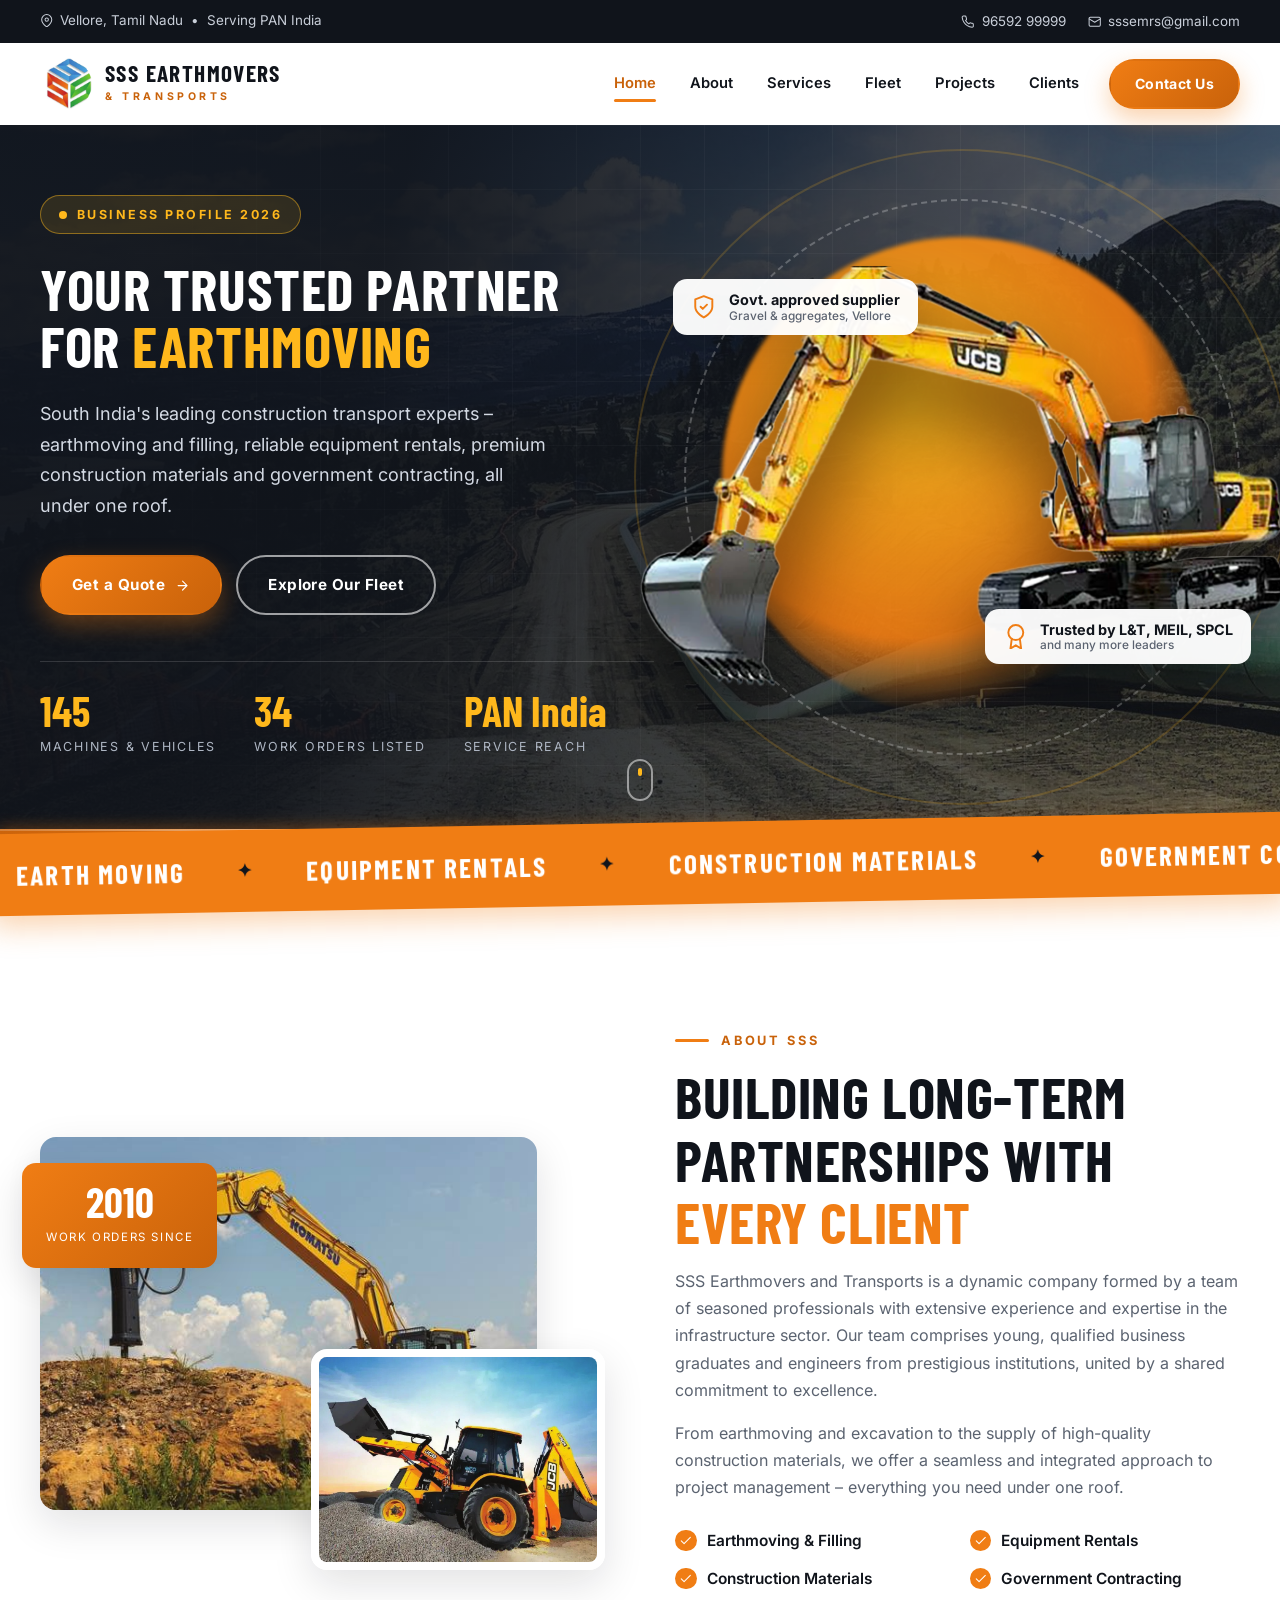
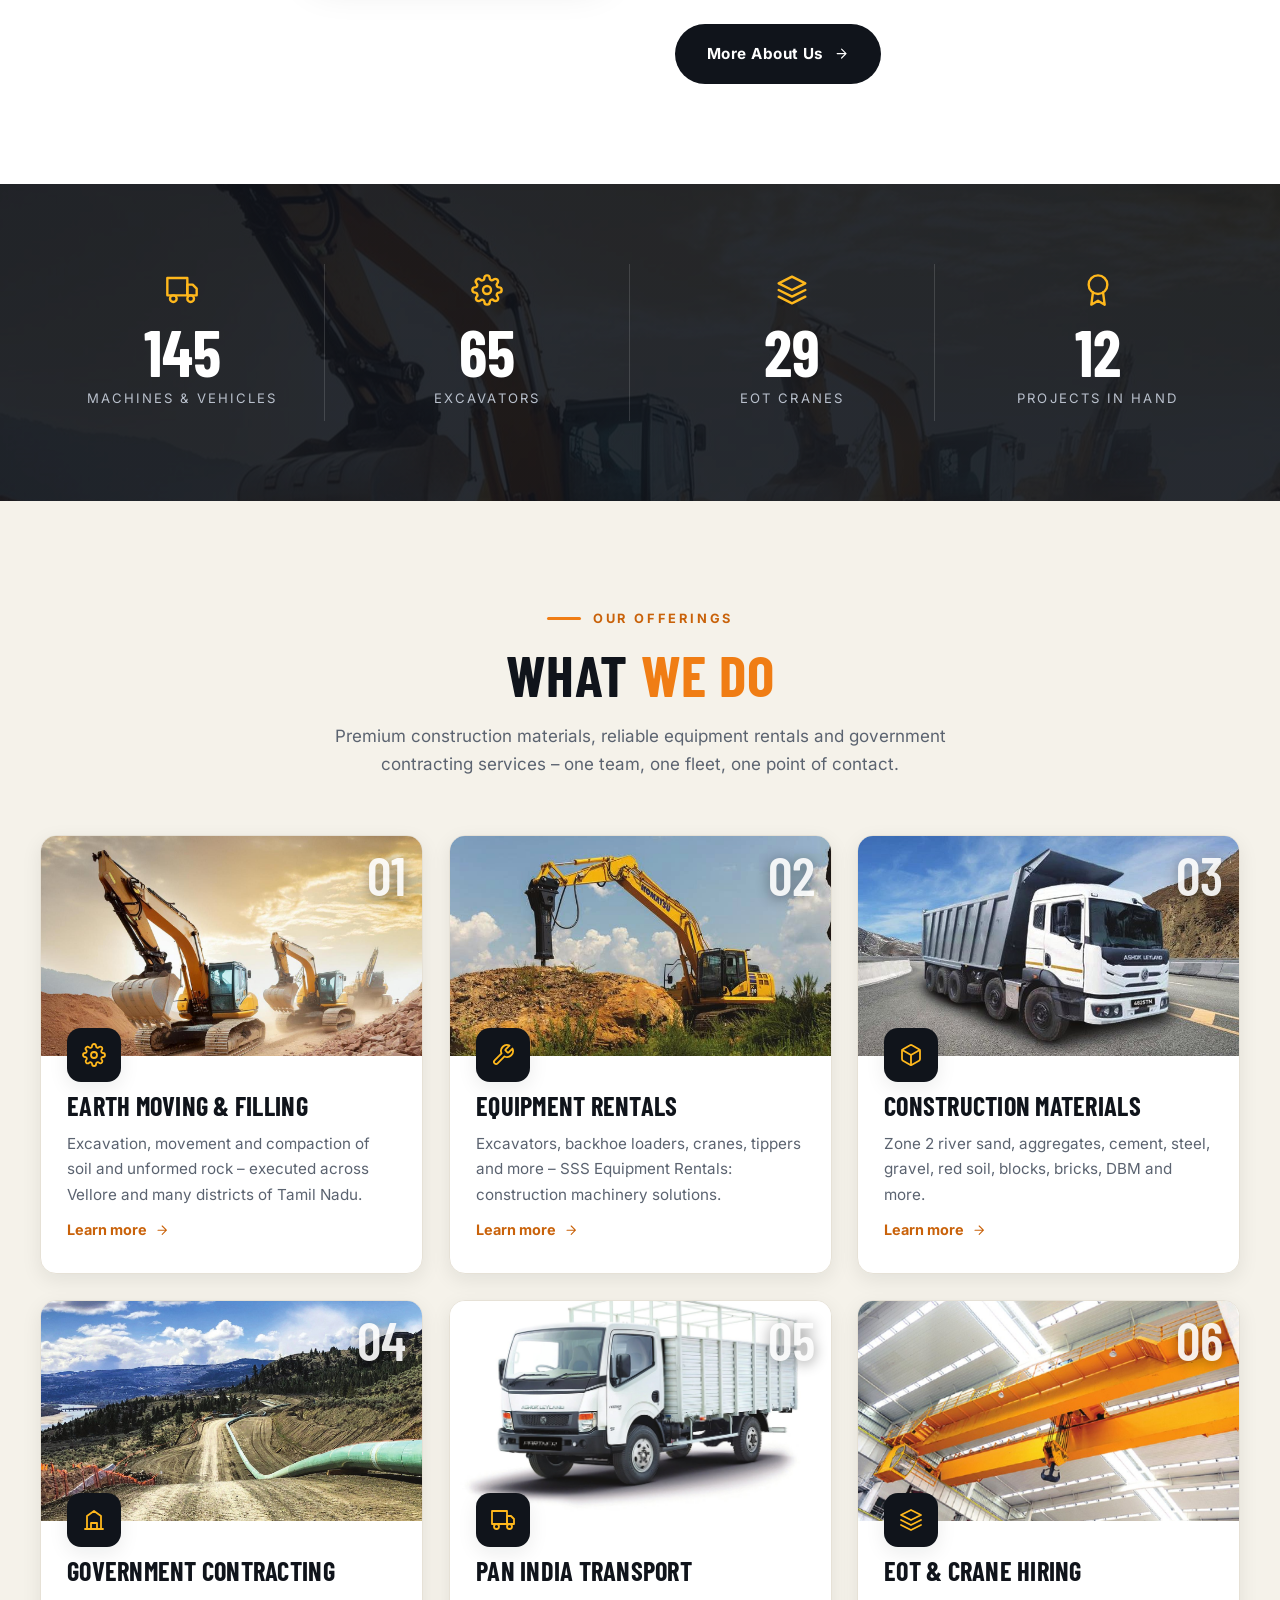
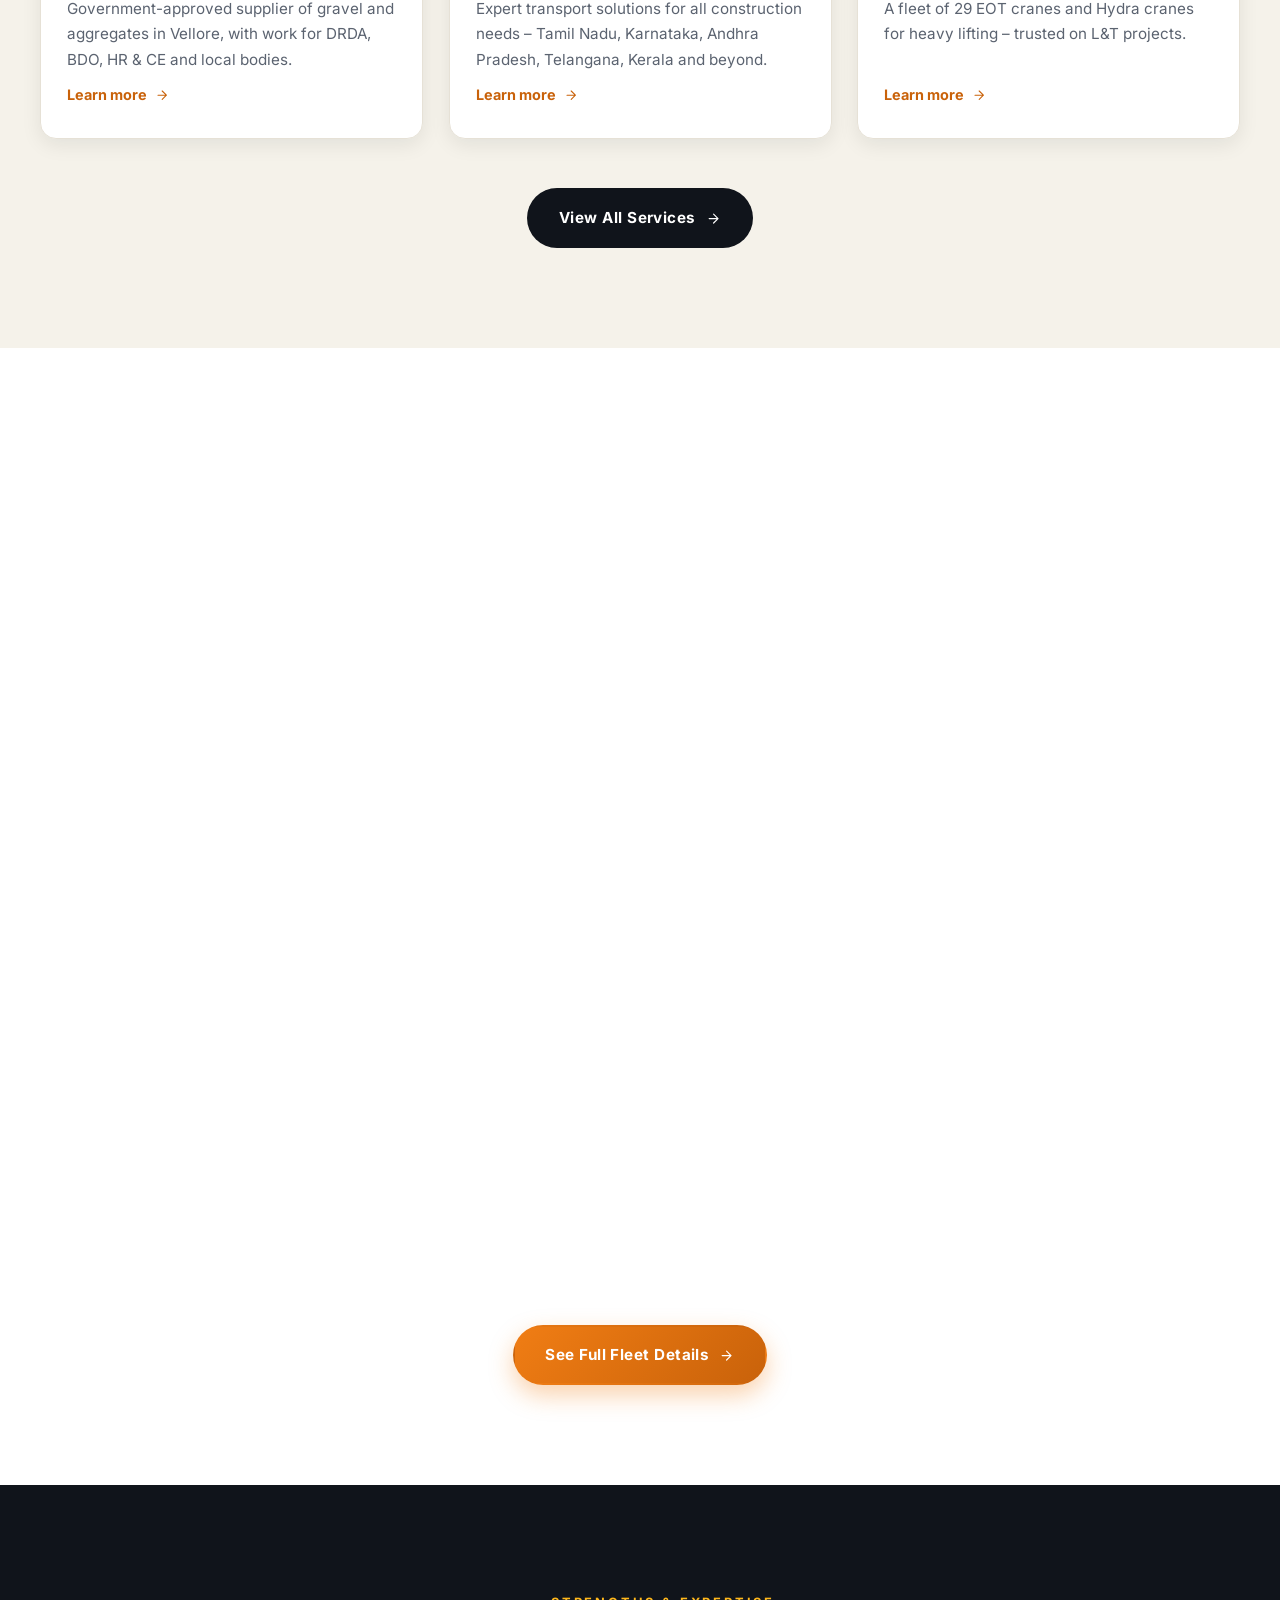
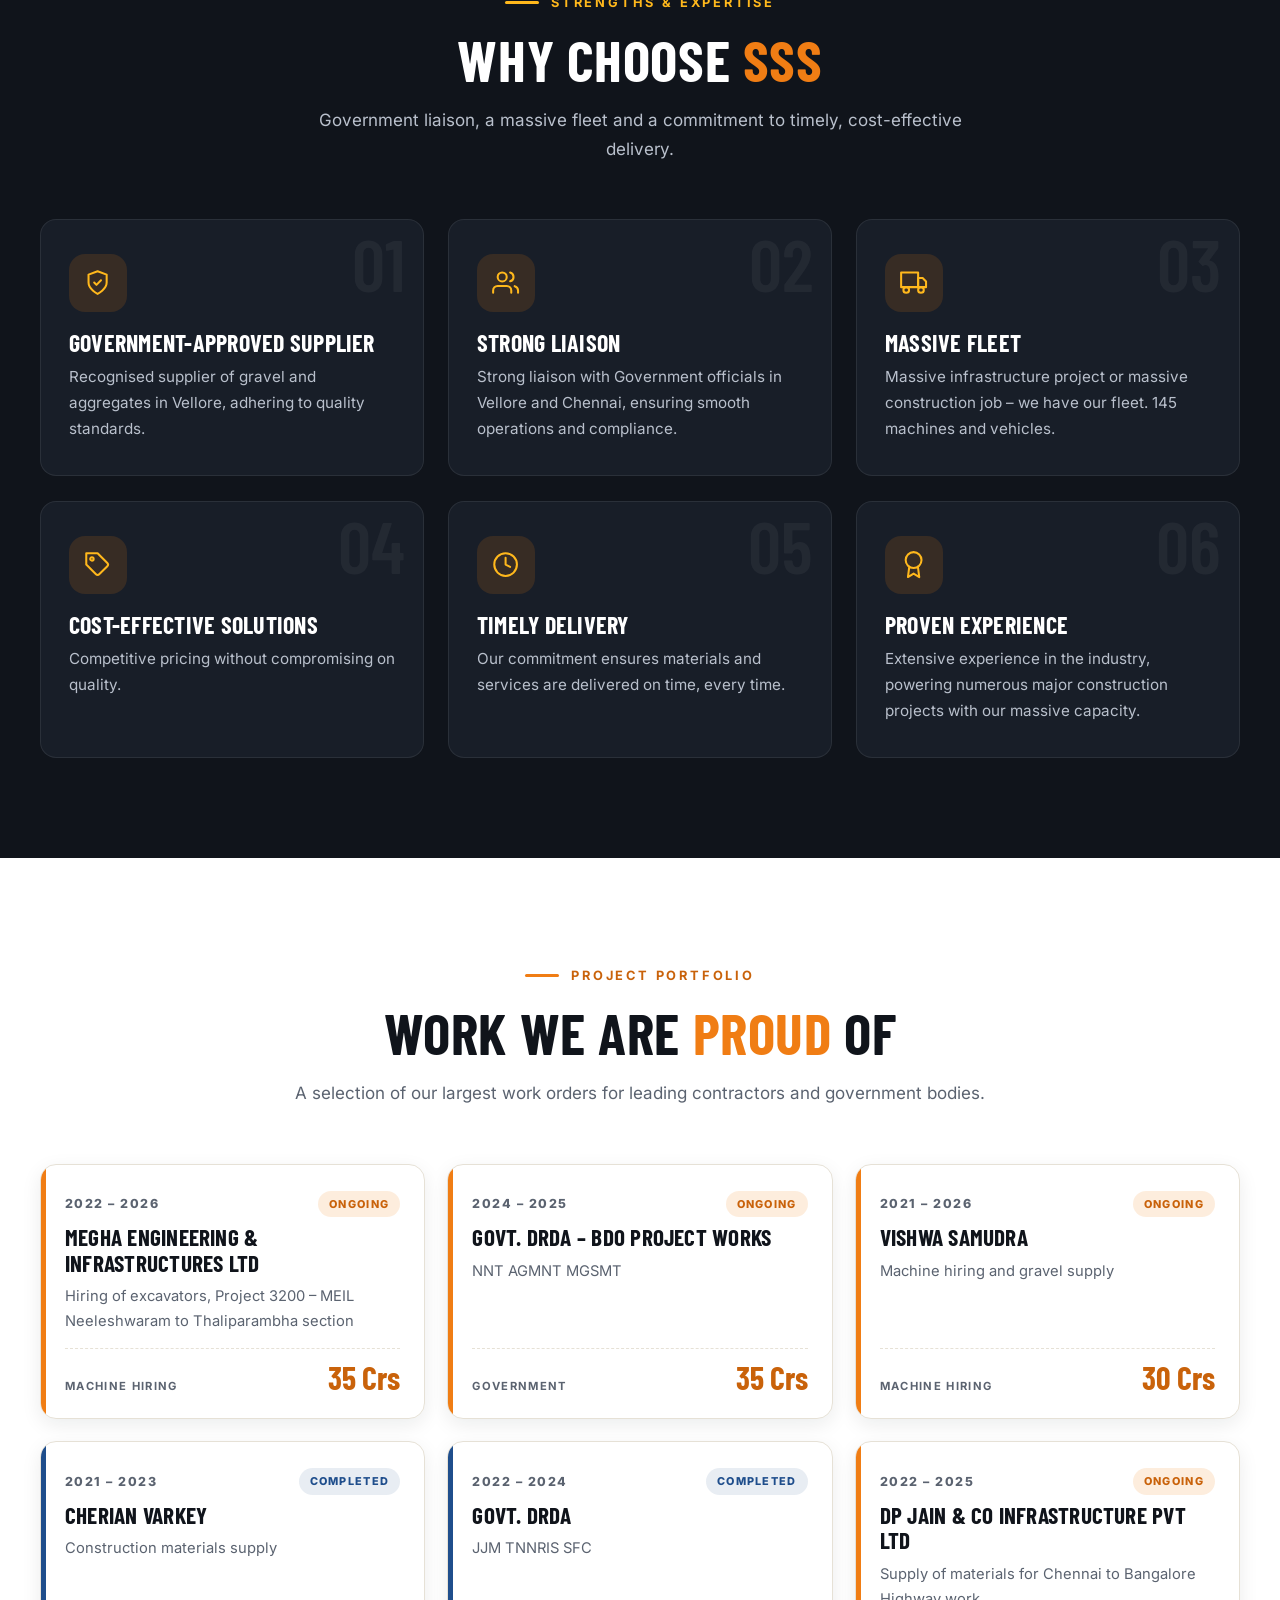
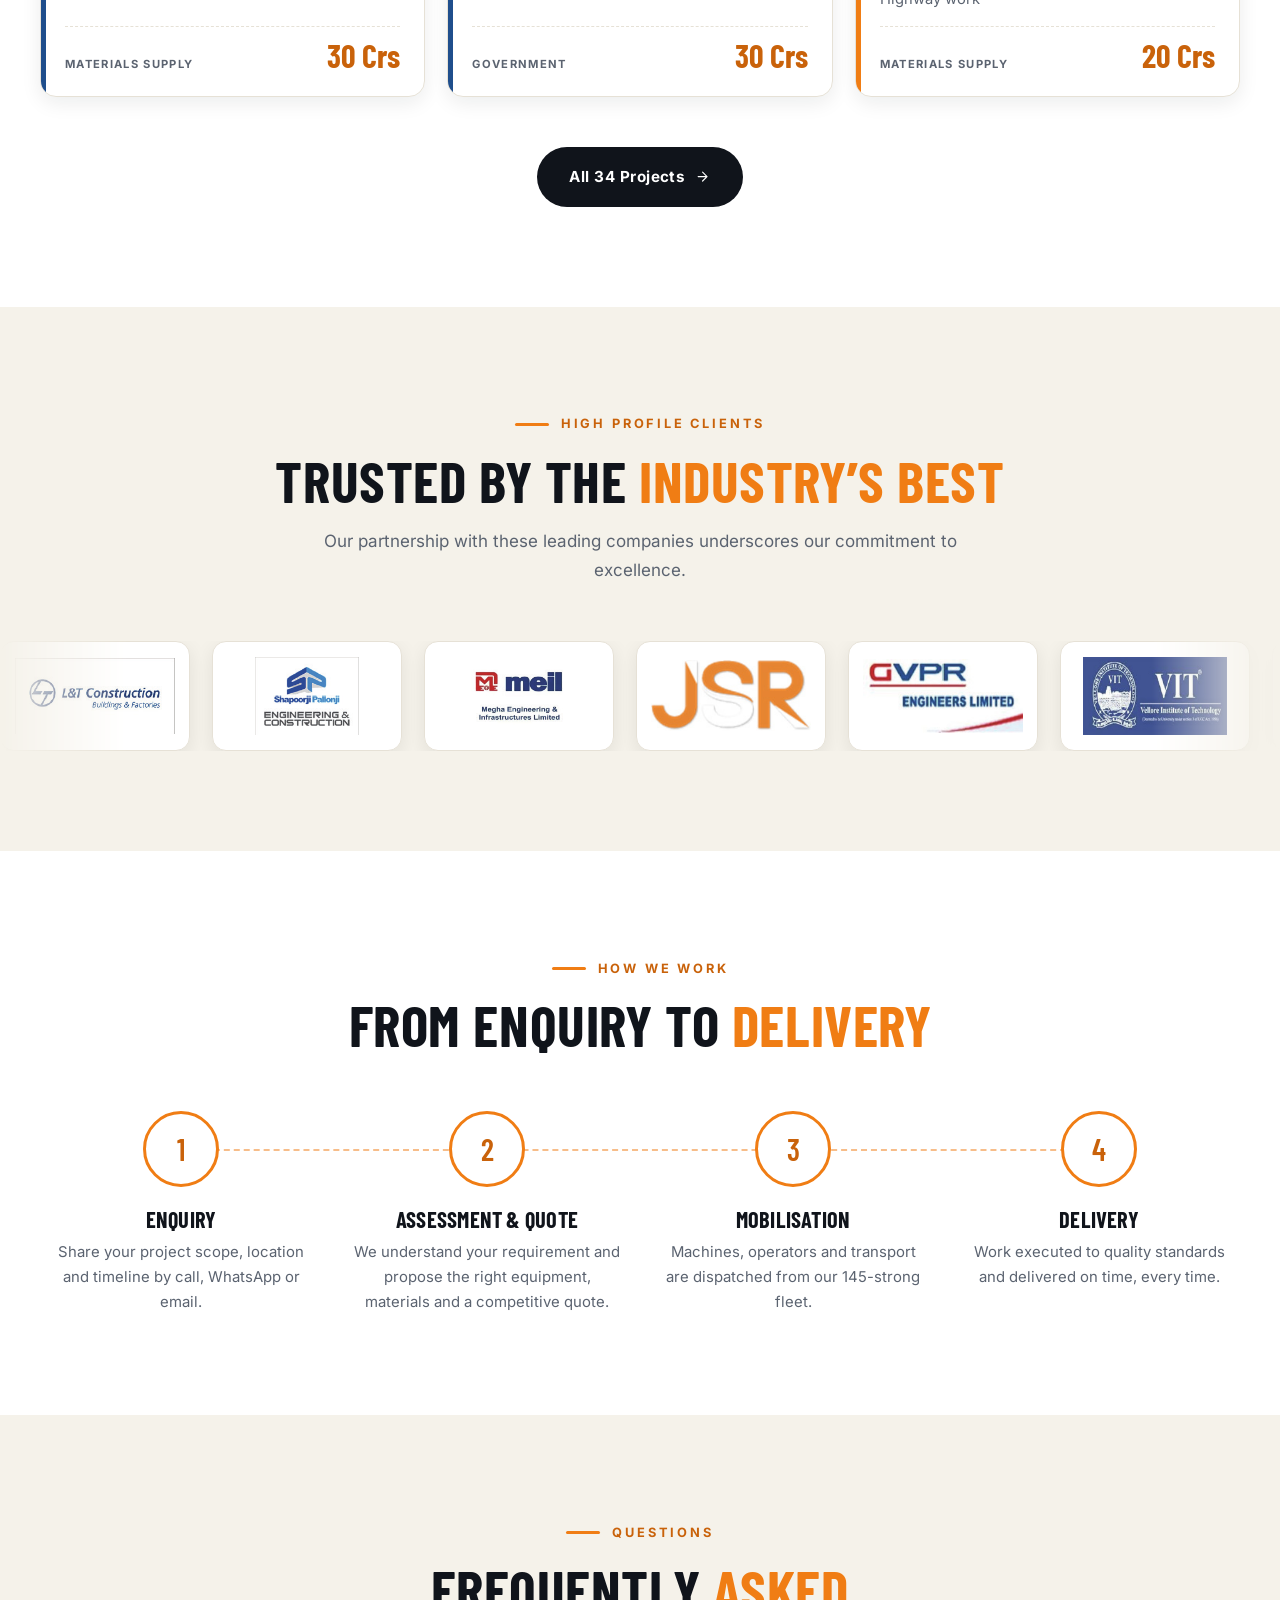
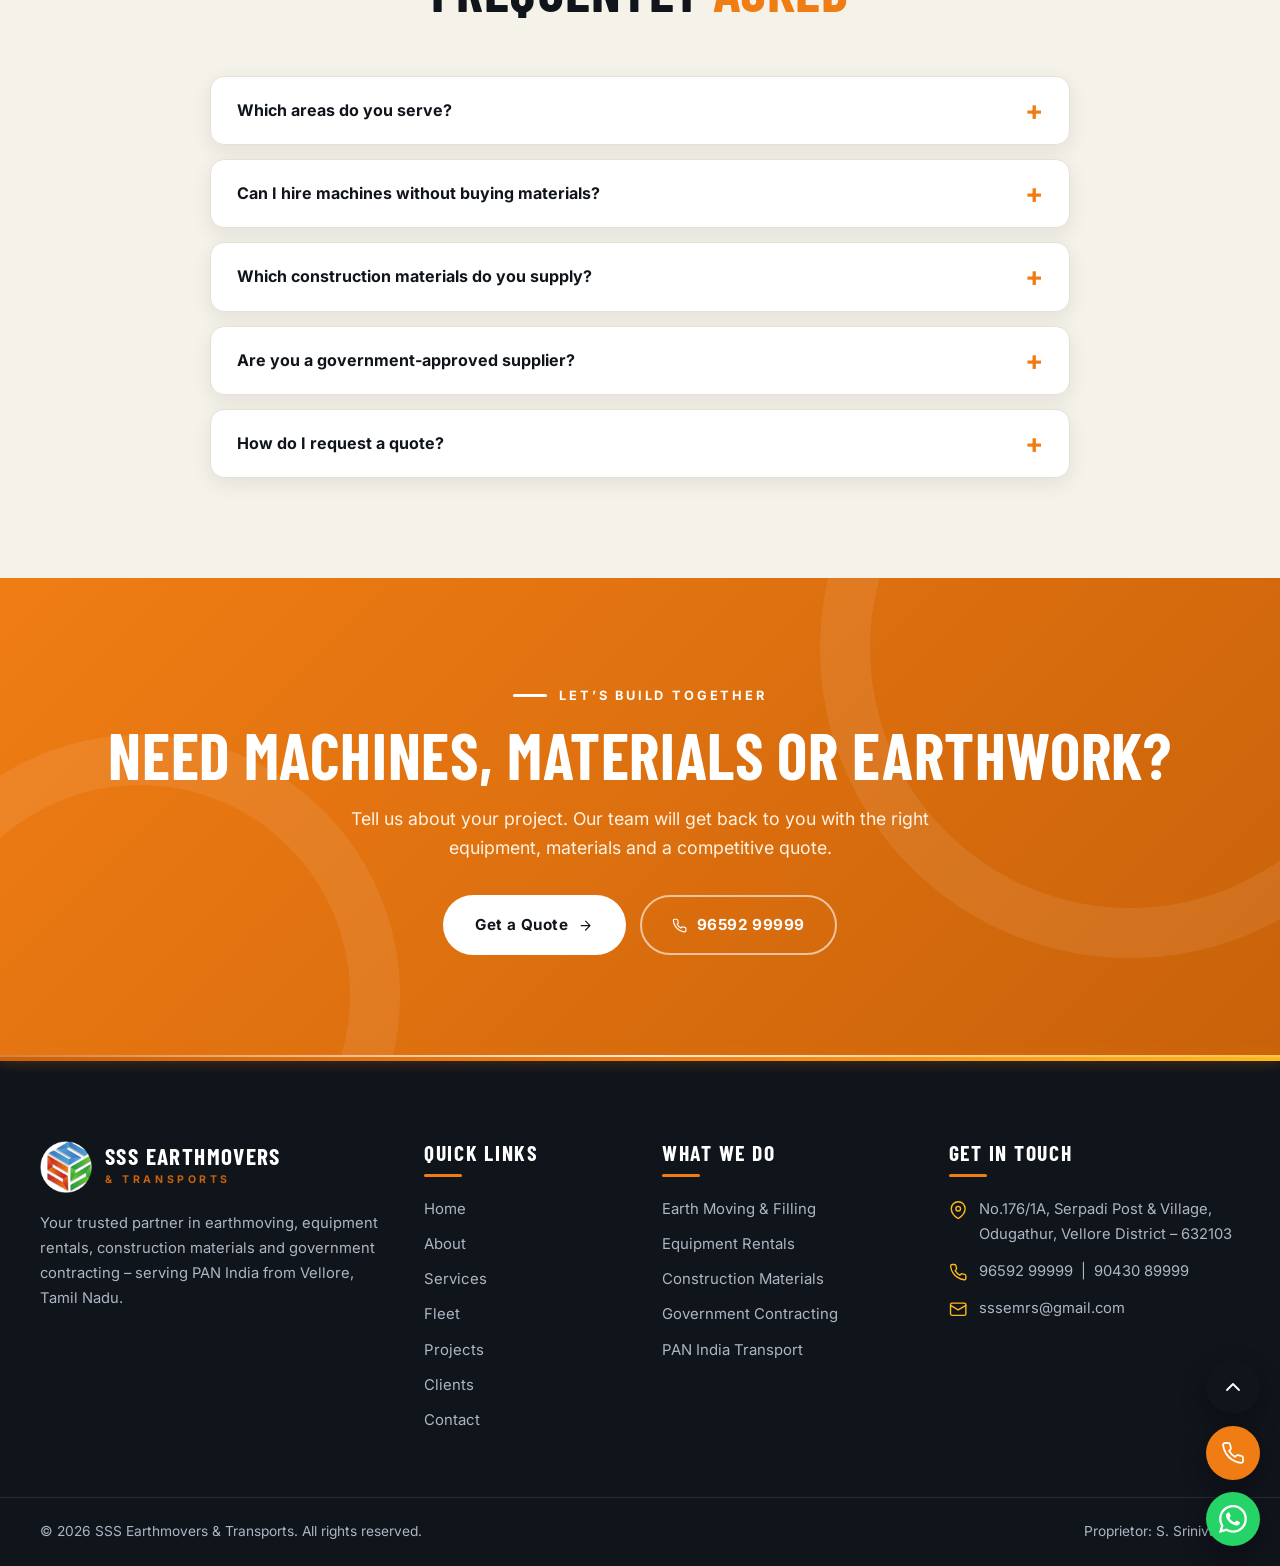
==== index.html @ 986cb8bc "Initial commit: SSS Earthmovers & Transports website" ====
<!DOCTYPE html>
<html lang="en">
<head>
<meta charset="utf-8">
<meta name="viewport" content="width=device-width, initial-scale=1">
<title>SSS Earthmovers & Transports | Earthmoving, Equipment Rental & Construction Materials – Vellore</title>
<meta name="description" content="SSS Earthmovers & Transports – earthmoving and filling, heavy equipment rentals, construction materials supply and government contracting. Vellore, Tamil Nadu. Serving PAN India.">
<meta name="theme-color" content="#10141B">
<link rel="icon" href="images/favicon.png">
<link rel="preload" href="fonts/barlow-condensed-latin-700-normal.woff2" as="font" type="font/woff2" crossorigin><link rel="preload" href="fonts/inter-latin-400-normal.woff2" as="font" type="font/woff2" crossorigin>
<link rel="stylesheet" href="style.css">
<script>document.documentElement.classList.add('js');try{if(!sessionStorage.getItem('sss_seen'))document.documentElement.classList.add('pl')}catch(e){}</script>
</head>
<body>
<div class="preloader" aria-hidden="true"><div class="pl-box"><img src="images/logo.png" alt=""><b>SSS EARTHMOVERS</b><div class="pl-bar"><i></i></div></div></div>
<div class="progress"></div>
<div class="topbar"><div class="container">
  <div class="grp"><span><a href="contact.html"><svg class="ic" viewBox="0 0 24 24" fill="none" stroke="currentColor" stroke-width="1.8" stroke-linecap="round" stroke-linejoin="round" aria-hidden="true"><path d="M21 10c0 7-9 13-9 13S3 17 3 10a9 9 0 0 1 18 0z"/><circle cx="12" cy="10" r="3"/></svg> Vellore, Tamil Nadu &nbsp;•&nbsp; Serving PAN India</a></span></div>
  <div class="grp"><a href="tel:+919659299999"><svg class="ic" viewBox="0 0 24 24" fill="none" stroke="currentColor" stroke-width="1.8" stroke-linecap="round" stroke-linejoin="round" aria-hidden="true"><path d="M22 16.92v3a2 2 0 0 1-2.18 2 19.79 19.79 0 0 1-8.63-3.07 19.5 19.5 0 0 1-6-6 19.79 19.79 0 0 1-3.07-8.67A2 2 0 0 1 4.11 2h3a2 2 0 0 1 2 1.72c.13.96.36 1.9.7 2.81a2 2 0 0 1-.45 2.11L8.09 9.91a16 16 0 0 0 6 6l1.27-1.27a2 2 0 0 1 2.11-.45c.91.34 1.85.57 2.81.7A2 2 0 0 1 22 16.92z"/></svg> 96592 99999</a><a href="mailto:sssemrs@gmail.com"><svg class="ic" viewBox="0 0 24 24" fill="none" stroke="currentColor" stroke-width="1.8" stroke-linecap="round" stroke-linejoin="round" aria-hidden="true"><rect x="2" y="4" width="20" height="16" rx="2"/><path d="m22 7-10 6L2 7"/></svg> sssemrs@gmail.com</a></div>
</div></div>
<header class="nav"><div class="container">
  <a class="brand" href="index.html"><img src="images/logo.png" alt="SSS logo"><span><b>SSS Earthmovers</b><small>&amp; TRANSPORTS</small></span></a>
  <input type="checkbox" id="nav-toggle" aria-label="Toggle menu"><label class="burger" for="nav-toggle"><span></span><span></span><span></span></label>
  <nav class="menu"><a href="index.html" class=active>Home</a><a href="about.html">About</a><a href="services.html">Services</a><a href="fleet.html">Fleet</a><a href="projects.html">Projects</a><a href="clients.html">Clients</a><a href="contact.html" class="btn btn-primary">Contact Us</a></nav>
</div></header>

<section class="hero">
  <div class="container">
    <div class="hero-copy">
      <span class="hero-tag"><i></i> Business Profile 2026</span>
      <h1><span class="line"><span>Your trusted partner</span></span><span class="line"><span>for <span class="rot"><span class="rot-in"><span>Earthmoving</span><span>Equipment Hire</span><span>Materials Supply</span><span>Transport</span><span>Earthmoving</span></span></span></span></span></h1>
      <p class="sub">South India's leading construction transport experts – earthmoving and filling, reliable equipment rentals, premium construction materials and government contracting, all under one roof.</p>
      <div class="cta"><a class="btn btn-primary" href="contact.html">Get a Quote <svg class="ic" viewBox="0 0 24 24" fill="none" stroke="currentColor" stroke-width="1.8" stroke-linecap="round" stroke-linejoin="round" aria-hidden="true"><path d="M5 12h14M12 5l7 7-7 7"/></svg></a><a class="btn btn-ghost" href="fleet.html">Explore Our Fleet</a></div>
      <div class="hero-stats">
        <div><b data-count="145">0</b><span>Machines &amp; vehicles</span></div>
        <div><b data-count="34">0</b><span>Work orders listed</span></div>
        <div><b>PAN India</b><span>Service reach</span></div>
      </div>
    </div>
    <div class="hero-art">
      <div class="ring r2"></div><div class="ring r1"></div><div class="glow"></div>
      <img class="jcb" src="images/jcb-cutout.webp" alt="JCB excavator">
      <div class="fbadge fb1"><svg class="ic" viewBox="0 0 24 24" fill="none" stroke="currentColor" stroke-width="1.8" stroke-linecap="round" stroke-linejoin="round" aria-hidden="true"><path d="M12 22s8-4 8-10V5l-8-3-8 3v7c0 6 8 10 8 10z"/><path d="m9 12 2 2 4-4"/></svg><span>Govt. approved supplier<small>Gravel &amp; aggregates, Vellore</small></span></div>
      <div class="fbadge fb2"><svg class="ic" viewBox="0 0 24 24" fill="none" stroke="currentColor" stroke-width="1.8" stroke-linecap="round" stroke-linejoin="round" aria-hidden="true"><circle cx="12" cy="8" r="7"/><path d="M8.21 13.89 7 23l5-3 5 3-1.21-9.12"/></svg><span>Trusted by L&amp;T, MEIL, SPCL<small>and many more leaders</small></span></div>
    </div>
  </div>
  <div class="scroll-ind"></div>
  <div class="brand-divider"></div>
</section>

<div class="ticker" aria-hidden="true"><div class="ticker-track">
  <span>Earth Moving</span><span>Equipment Rentals</span><span>Construction Materials</span><span>Government Contracting</span><span>PAN India Transport</span><span>Earth Moving</span><span>Equipment Rentals</span><span>Construction Materials</span><span>Government Contracting</span><span>PAN India Transport</span><span>Earth Moving</span><span>Equipment Rentals</span><span>Construction Materials</span><span>Government Contracting</span><span>PAN India Transport</span><span>Earth Moving</span><span>Equipment Rentals</span><span>Construction Materials</span><span>Government Contracting</span><span>PAN India Transport</span>
</div></div>

<section class="section" style="padding-top:130px">
  <div class="container split">
    <div class="collage rv rv-l">
      <img class="big" src="images/breaker.jpg" alt="Excavator with rock breaker" loading="lazy">
      <img class="small" src="images/backhoe.jpg" alt="JCB backhoe loader" loading="lazy">
      <div class="stamp"><b data-count="2010">0</b><span>Work orders since</span></div>
    </div>
    <div class="copy rv rv-r">
      <span class="eyebrow">About SSS</span>
      <h2 class="title">Building long-term partnerships with <em>every client</em></h2>
      <p>SSS Earthmovers and Transports is a dynamic company formed by a team of seasoned professionals with extensive experience and expertise in the infrastructure sector. Our team comprises young, qualified business graduates and engineers from prestigious institutions, united by a shared commitment to excellence.</p>
      <p>From earthmoving and excavation to the supply of high-quality construction materials, we offer a seamless and integrated approach to project management – everything you need under one roof.</p>
      <ul class="checks">
        <li><svg class="ic" viewBox="0 0 24 24" fill="none" stroke="currentColor" stroke-width="1.8" stroke-linecap="round" stroke-linejoin="round" aria-hidden="true"><path d="M20 6 9 17l-5-5"/></svg> Earthmoving &amp; Filling</li><li><svg class="ic" viewBox="0 0 24 24" fill="none" stroke="currentColor" stroke-width="1.8" stroke-linecap="round" stroke-linejoin="round" aria-hidden="true"><path d="M20 6 9 17l-5-5"/></svg> Equipment Rentals</li>
        <li><svg class="ic" viewBox="0 0 24 24" fill="none" stroke="currentColor" stroke-width="1.8" stroke-linecap="round" stroke-linejoin="round" aria-hidden="true"><path d="M20 6 9 17l-5-5"/></svg> Construction Materials</li><li><svg class="ic" viewBox="0 0 24 24" fill="none" stroke="currentColor" stroke-width="1.8" stroke-linecap="round" stroke-linejoin="round" aria-hidden="true"><path d="M20 6 9 17l-5-5"/></svg> Government Contracting</li>
      </ul>
      <a class="btn btn-dark" href="about.html">More About Us <svg class="ic" viewBox="0 0 24 24" fill="none" stroke="currentColor" stroke-width="1.8" stroke-linecap="round" stroke-linejoin="round" aria-hidden="true"><path d="M5 12h14M12 5l7 7-7 7"/></svg></a>
    </div>
  </div>
</section>

<section class="stats-band"><div class="container stats-grid stagger">
  <div class="stat rv"><svg class="ic" viewBox="0 0 24 24" fill="none" stroke="currentColor" stroke-width="1.8" stroke-linecap="round" stroke-linejoin="round" aria-hidden="true"><rect x="1" y="3" width="15" height="13"/><path d="M16 8h4l3 3v5h-7V8z"/><circle cx="5.5" cy="18.5" r="2.5"/><circle cx="18.5" cy="18.5" r="2.5"/></svg><b data-count="145">0</b><span>Machines &amp; Vehicles</span></div>
  <div class="stat rv"><svg class="ic" viewBox="0 0 24 24" fill="none" stroke="currentColor" stroke-width="1.8" stroke-linecap="round" stroke-linejoin="round" aria-hidden="true"><circle cx="12" cy="12" r="3"/><path d="M19.4 15a1.65 1.65 0 0 0 .33 1.82l.06.06a2 2 0 1 1-2.83 2.83l-.06-.06a1.65 1.65 0 0 0-1.82-.33 1.65 1.65 0 0 0-1 1.51V21a2 2 0 1 1-4 0v-.09A1.65 1.65 0 0 0 9 19.4a1.65 1.65 0 0 0-1.82.33l-.06.06a2 2 0 1 1-2.83-2.83l.06-.06A1.65 1.65 0 0 0 4.68 15a1.65 1.65 0 0 0-1.51-1H3a2 2 0 1 1 0-4h.09A1.65 1.65 0 0 0 4.6 9a1.65 1.65 0 0 0-.33-1.82l-.06-.06a2 2 0 1 1 2.83-2.83l.06.06A1.65 1.65 0 0 0 9 4.68a1.65 1.65 0 0 0 1-1.51V3a2 2 0 1 1 4 0v.09a1.65 1.65 0 0 0 1 1.51 1.65 1.65 0 0 0 1.82-.33l.06-.06a2 2 0 1 1 2.83 2.83l-.06.06A1.65 1.65 0 0 0 19.4 9a1.65 1.65 0 0 0 1.51 1H21a2 2 0 1 1 0 4h-.09a1.65 1.65 0 0 0-1.51 1z"/></svg><b data-count="65">0</b><span>Excavators</span></div>
  <div class="stat rv"><svg class="ic" viewBox="0 0 24 24" fill="none" stroke="currentColor" stroke-width="1.8" stroke-linecap="round" stroke-linejoin="round" aria-hidden="true"><path d="m12 2 10 5-10 5L2 7l10-5z"/><path d="m2 17 10 5 10-5M2 12l10 5 10-5"/></svg><b data-count="29">0</b><span>EOT Cranes</span></div>
  <div class="stat rv"><svg class="ic" viewBox="0 0 24 24" fill="none" stroke="currentColor" stroke-width="1.8" stroke-linecap="round" stroke-linejoin="round" aria-hidden="true"><circle cx="12" cy="8" r="7"/><path d="M8.21 13.89 7 23l5-3 5 3-1.21-9.12"/></svg><b data-count="12">0</b><span>Projects in hand</span></div>
</div></section>

<section class="section soft">
  <div class="container">
    <div class="head center rv"><span class="eyebrow">Our Offerings</span><h2 class="title">What <em>we do</em></h2><p class="lead">Premium construction materials, reliable equipment rentals and government contracting services – one team, one fleet, one point of contact.</p></div>
    <div class="svc-grid stagger"><article class="svc tilt rv"><div class="pic"><img src="images/excavators.jpg" alt="Earth Moving &amp; Filling" loading="lazy"><span class="num">01</span></div><div class="body"><div class="ico"><svg class="ic" viewBox="0 0 24 24" fill="none" stroke="currentColor" stroke-width="1.8" stroke-linecap="round" stroke-linejoin="round" aria-hidden="true"><circle cx="12" cy="12" r="3"/><path d="M19.4 15a1.65 1.65 0 0 0 .33 1.82l.06.06a2 2 0 1 1-2.83 2.83l-.06-.06a1.65 1.65 0 0 0-1.82-.33 1.65 1.65 0 0 0-1 1.51V21a2 2 0 1 1-4 0v-.09A1.65 1.65 0 0 0 9 19.4a1.65 1.65 0 0 0-1.82.33l-.06.06a2 2 0 1 1-2.83-2.83l.06-.06A1.65 1.65 0 0 0 4.68 15a1.65 1.65 0 0 0-1.51-1H3a2 2 0 1 1 0-4h.09A1.65 1.65 0 0 0 4.6 9a1.65 1.65 0 0 0-.33-1.82l-.06-.06a2 2 0 1 1 2.83-2.83l.06.06A1.65 1.65 0 0 0 9 4.68a1.65 1.65 0 0 0 1-1.51V3a2 2 0 1 1 4 0v.09a1.65 1.65 0 0 0 1 1.51 1.65 1.65 0 0 0 1.82-.33l.06-.06a2 2 0 1 1 2.83 2.83l-.06.06A1.65 1.65 0 0 0 19.4 9a1.65 1.65 0 0 0 1.51 1H21a2 2 0 1 1 0 4h-.09a1.65 1.65 0 0 0-1.51 1z"/></svg></div><h3>Earth Moving &amp; Filling</h3><p>Excavation, movement and compaction of soil and unformed rock – executed across Vellore and many districts of Tamil Nadu.</p><a class="more-link" href="services.html">Learn more <svg class="ic" viewBox="0 0 24 24" fill="none" stroke="currentColor" stroke-width="1.8" stroke-linecap="round" stroke-linejoin="round" aria-hidden="true"><path d="M5 12h14M12 5l7 7-7 7"/></svg></a></div></article><article class="svc tilt rv"><div class="pic"><img src="images/breaker.jpg" alt="Equipment Rentals" loading="lazy"><span class="num">02</span></div><div class="body"><div class="ico"><svg class="ic" viewBox="0 0 24 24" fill="none" stroke="currentColor" stroke-width="1.8" stroke-linecap="round" stroke-linejoin="round" aria-hidden="true"><path d="M14.7 6.3a1 1 0 0 0 0 1.4l1.6 1.6a1 1 0 0 0 1.4 0l3.77-3.77a6 6 0 0 1-7.94 7.94l-6.91 6.91a2.12 2.12 0 0 1-3-3l6.91-6.91a6 6 0 0 1 7.94-7.94l-3.76 3.76z"/></svg></div><h3>Equipment Rentals</h3><p>Excavators, backhoe loaders, cranes, tippers and more – SSS Equipment Rentals: construction machinery solutions.</p><a class="more-link" href="services.html">Learn more <svg class="ic" viewBox="0 0 24 24" fill="none" stroke="currentColor" stroke-width="1.8" stroke-linecap="round" stroke-linejoin="round" aria-hidden="true"><path d="M5 12h14M12 5l7 7-7 7"/></svg></a></div></article><article class="svc tilt rv"><div class="pic"><img src="images/tipper.jpg" alt="Construction Materials" loading="lazy"><span class="num">03</span></div><div class="body"><div class="ico"><svg class="ic" viewBox="0 0 24 24" fill="none" stroke="currentColor" stroke-width="1.8" stroke-linecap="round" stroke-linejoin="round" aria-hidden="true"><path d="M21 16V8a2 2 0 0 0-1-1.73l-7-4a2 2 0 0 0-2 0l-7 4A2 2 0 0 0 3 8v8a2 2 0 0 0 1 1.73l7 4a2 2 0 0 0 2 0l7-4A2 2 0 0 0 21 16z"/><path d="m3.27 6.96 8.73 5.05 8.73-5.05M12 22.08V12"/></svg></div><h3>Construction Materials</h3><p>Zone 2 river sand, aggregates, cement, steel, gravel, red soil, blocks, bricks, DBM and more.</p><a class="more-link" href="services.html">Learn more <svg class="ic" viewBox="0 0 24 24" fill="none" stroke="currentColor" stroke-width="1.8" stroke-linecap="round" stroke-linejoin="round" aria-hidden="true"><path d="M5 12h14M12 5l7 7-7 7"/></svg></a></div></article><article class="svc tilt rv"><div class="pic"><img src="images/road.jpg" alt="Government Contracting" loading="lazy"><span class="num">04</span></div><div class="body"><div class="ico"><svg class="ic" viewBox="0 0 24 24" fill="none" stroke="currentColor" stroke-width="1.8" stroke-linecap="round" stroke-linejoin="round" aria-hidden="true"><path d="M3 21h18M5 21V8l7-5 7 5v13M9 21v-6h6v6"/></svg></div><h3>Government Contracting</h3><p>Government-approved supplier of gravel and aggregates in Vellore, with work for DRDA, BDO, HR &amp; CE and local bodies.</p><a class="more-link" href="services.html">Learn more <svg class="ic" viewBox="0 0 24 24" fill="none" stroke="currentColor" stroke-width="1.8" stroke-linecap="round" stroke-linejoin="round" aria-hidden="true"><path d="M5 12h14M12 5l7 7-7 7"/></svg></a></div></article><article class="svc tilt rv"><div class="pic"><img src="images/pickup.jpg" alt="PAN India Transport" loading="lazy"><span class="num">05</span></div><div class="body"><div class="ico"><svg class="ic" viewBox="0 0 24 24" fill="none" stroke="currentColor" stroke-width="1.8" stroke-linecap="round" stroke-linejoin="round" aria-hidden="true"><rect x="1" y="3" width="15" height="13"/><path d="M16 8h4l3 3v5h-7V8z"/><circle cx="5.5" cy="18.5" r="2.5"/><circle cx="18.5" cy="18.5" r="2.5"/></svg></div><h3>PAN India Transport</h3><p>Expert transport solutions for all construction needs – Tamil Nadu, Karnataka, Andhra Pradesh, Telangana, Kerala and beyond.</p><a class="more-link" href="services.html">Learn more <svg class="ic" viewBox="0 0 24 24" fill="none" stroke="currentColor" stroke-width="1.8" stroke-linecap="round" stroke-linejoin="round" aria-hidden="true"><path d="M5 12h14M12 5l7 7-7 7"/></svg></a></div></article><article class="svc tilt rv"><div class="pic"><img src="images/eot-crane.jpg" alt="EOT &amp; Crane Hiring" loading="lazy"><span class="num">06</span></div><div class="body"><div class="ico"><svg class="ic" viewBox="0 0 24 24" fill="none" stroke="currentColor" stroke-width="1.8" stroke-linecap="round" stroke-linejoin="round" aria-hidden="true"><path d="m12 2 10 5-10 5L2 7l10-5z"/><path d="m2 17 10 5 10-5M2 12l10 5 10-5"/></svg></div><h3>EOT &amp; Crane Hiring</h3><p>A fleet of 29 EOT cranes and Hydra cranes for heavy lifting – trusted on L&amp;T projects.</p><a class="more-link" href="services.html">Learn more <svg class="ic" viewBox="0 0 24 24" fill="none" stroke="currentColor" stroke-width="1.8" stroke-linecap="round" stroke-linejoin="round" aria-hidden="true"><path d="M5 12h14M12 5l7 7-7 7"/></svg></a></div></article></div>
    <div style="text-align:center;margin-top:50px" class="rv"><a class="btn btn-dark" href="services.html">View All Services <svg class="ic" viewBox="0 0 24 24" fill="none" stroke="currentColor" stroke-width="1.8" stroke-linecap="round" stroke-linejoin="round" aria-hidden="true"><path d="M5 12h14M12 5l7 7-7 7"/></svg></a></div>
  </div>
</section>

<section class="section">
  <div class="container">
    <div class="head center rv"><span class="eyebrow">Our Vehicles</span><h2 class="title">A fleet of <em>145</em> machines</h2><p class="lead">Massive infrastructure project or massive construction job – we have our fleet.</p></div>
    <div class="tiles stagger"><a class="tile  rv" href="fleet.html"><img src="images/excavators.jpg" alt="Excavators" loading="lazy"><div class="info"><div><h3>Excavators</h3><small>65 machines · JS 205 / 210 / 140, Mini 35, Hyundai 215 LC</small></div><span class="cnt" data-count="65">0</span></div></a><a class="tile  rv" href="fleet.html"><img src="images/backhoe.jpg" alt="JCB 3DX" loading="lazy"><div class="info"><div><h3>JCB 3DX</h3><small>Backhoe loaders</small></div><span class="cnt" data-count="13">0</span></div></a><a class="tile  rv" href="fleet.html"><img src="images/tipper.jpg" alt="Tippers & Trailers" loading="lazy"><div class="info"><div><h3>Tippers & Trailers</h3><small>10 / 12 / 16 wheel tippers + trailers</small></div><span class="cnt" data-count="22">0</span></div></a><a class="tile  rv" href="fleet.html"><img src="images/eot-crane.jpg" alt="Cranes" loading="lazy"><div class="info"><div><h3>Cranes</h3><small>29 EOT cranes + 2 Hydra cranes (15T)</small></div><span class="cnt" data-count="31">0</span></div></a><a class="tile contain rv" href="fleet.html"><img src="images/pickup.jpg" alt="Pick-ups & Utility" loading="lazy"><div class="info"><div><h3>Pick-ups & Utility</h3><small>Bolero pick-ups, Ashok Leyland</small></div><span class="cnt" data-count="11">0</span></div></a><a class="tile contain rv" href="fleet.html"><img src="images/grader.jpg" alt="Road Equipment" loading="lazy"><div class="info"><div><h3>Road Equipment</h3><small>ACE motor grader, soil compactor, roller</small></div><span class="cnt" data-count="3">0</span></div></a></div>
    <div style="text-align:center;margin-top:50px" class="rv"><a class="btn btn-primary" href="fleet.html">See Full Fleet Details <svg class="ic" viewBox="0 0 24 24" fill="none" stroke="currentColor" stroke-width="1.8" stroke-linecap="round" stroke-linejoin="round" aria-hidden="true"><path d="M5 12h14M12 5l7 7-7 7"/></svg></a></div>
  </div>
</section>

<section class="section dark">
  <div class="container">
    <div class="head center rv"><span class="eyebrow">Strengths &amp; Expertise</span><h2 class="title">Why choose <em>SSS</em></h2><p class="lead">Government liaison, a massive fleet and a commitment to timely, cost-effective delivery.</p></div>
    <div class="why-grid stagger"><div class="why tilt rv"><span class="no">01</span><div class="ico"><svg class="ic" viewBox="0 0 24 24" fill="none" stroke="currentColor" stroke-width="1.8" stroke-linecap="round" stroke-linejoin="round" aria-hidden="true"><path d="M12 22s8-4 8-10V5l-8-3-8 3v7c0 6 8 10 8 10z"/><path d="m9 12 2 2 4-4"/></svg></div><h3>Government-approved supplier</h3><p>Recognised supplier of gravel and aggregates in Vellore, adhering to quality standards.</p></div><div class="why tilt rv"><span class="no">02</span><div class="ico"><svg class="ic" viewBox="0 0 24 24" fill="none" stroke="currentColor" stroke-width="1.8" stroke-linecap="round" stroke-linejoin="round" aria-hidden="true"><path d="M17 21v-2a4 4 0 0 0-4-4H5a4 4 0 0 0-4 4v2"/><circle cx="9" cy="7" r="4"/><path d="M23 21v-2a4 4 0 0 0-3-3.87M16 3.13a4 4 0 0 1 0 7.75"/></svg></div><h3>Strong liaison</h3><p>Strong liaison with Government officials in Vellore and Chennai, ensuring smooth operations and compliance.</p></div><div class="why tilt rv"><span class="no">03</span><div class="ico"><svg class="ic" viewBox="0 0 24 24" fill="none" stroke="currentColor" stroke-width="1.8" stroke-linecap="round" stroke-linejoin="round" aria-hidden="true"><rect x="1" y="3" width="15" height="13"/><path d="M16 8h4l3 3v5h-7V8z"/><circle cx="5.5" cy="18.5" r="2.5"/><circle cx="18.5" cy="18.5" r="2.5"/></svg></div><h3>Massive fleet</h3><p>Massive infrastructure project or massive construction job – we have our fleet. 145 machines and vehicles.</p></div><div class="why tilt rv"><span class="no">04</span><div class="ico"><svg class="ic" viewBox="0 0 24 24" fill="none" stroke="currentColor" stroke-width="1.8" stroke-linecap="round" stroke-linejoin="round" aria-hidden="true"><path d="M20.59 13.41 13.42 20.58a2 2 0 0 1-2.83 0L2 12V2h10l8.59 8.59a2 2 0 0 1 0 2.82z"/><circle cx="7" cy="7" r="1.5"/></svg></div><h3>Cost-effective solutions</h3><p>Competitive pricing without compromising on quality.</p></div><div class="why tilt rv"><span class="no">05</span><div class="ico"><svg class="ic" viewBox="0 0 24 24" fill="none" stroke="currentColor" stroke-width="1.8" stroke-linecap="round" stroke-linejoin="round" aria-hidden="true"><circle cx="12" cy="12" r="10"/><path d="M12 6v6l4 2"/></svg></div><h3>Timely delivery</h3><p>Our commitment ensures materials and services are delivered on time, every time.</p></div><div class="why tilt rv"><span class="no">06</span><div class="ico"><svg class="ic" viewBox="0 0 24 24" fill="none" stroke="currentColor" stroke-width="1.8" stroke-linecap="round" stroke-linejoin="round" aria-hidden="true"><circle cx="12" cy="8" r="7"/><path d="M8.21 13.89 7 23l5-3 5 3-1.21-9.12"/></svg></div><h3>Proven experience</h3><p>Extensive experience in the industry, powering numerous major construction projects with our massive capacity.</p></div></div>
  </div>
</section>

<section class="section">
  <div class="container">
    <div class="head center rv"><span class="eyebrow">Project Portfolio</span><h2 class="title">Work we are <em>proud</em> of</h2><p class="lead">A selection of our largest work orders for leading contractors and government bodies.</p></div>
    <div class="proj-grid stagger"><article class="proj rv live" data-tags="hiring ongoing"><div class="top"><span class="yr">2022 – 2026</span><span class="chip">Ongoing</span></div><h4>Megha Engineering &amp; Infrastructures Ltd</h4><p>Hiring of excavators, Project 3200 – MEIL Neeleshwaram to Thaliparambha section</p><div class="val"><small>Machine hiring</small><b>35 Crs</b></div></article><article class="proj rv live" data-tags="govt ongoing"><div class="top"><span class="yr">2024 – 2025</span><span class="chip">Ongoing</span></div><h4>Govt. DRDA – BDO Project Works</h4><p>NNT AGMNT MGSMT</p><div class="val"><small>Government</small><b>35 Crs</b></div></article><article class="proj rv live" data-tags="hiring materials ongoing"><div class="top"><span class="yr">2021 – 2026</span><span class="chip">Ongoing</span></div><h4>Vishwa Samudra</h4><p>Machine hiring and gravel supply</p><div class="val"><small>Machine hiring</small><b>30 Crs</b></div></article><article class="proj rv" data-tags="materials completed"><div class="top"><span class="yr">2021 – 2023</span><span class="chip">Completed</span></div><h4>Cherian Varkey</h4><p>Construction materials supply</p><div class="val"><small>Materials supply</small><b>30 Crs</b></div></article><article class="proj rv" data-tags="govt completed"><div class="top"><span class="yr">2022 – 2024</span><span class="chip">Completed</span></div><h4>Govt. DRDA</h4><p>JJM TNNRIS SFC</p><div class="val"><small>Government</small><b>30 Crs</b></div></article><article class="proj rv live" data-tags="materials roads ongoing"><div class="top"><span class="yr">2022 – 2025</span><span class="chip">Ongoing</span></div><h4>DP Jain &amp; Co Infrastructure Pvt Ltd</h4><p>Supply of materials for Chennai to Bangalore Highway work</p><div class="val"><small>Materials supply</small><b>20 Crs</b></div></article></div>
    <div style="text-align:center;margin-top:50px" class="rv"><a class="btn btn-dark" href="projects.html">All 34 Projects <svg class="ic" viewBox="0 0 24 24" fill="none" stroke="currentColor" stroke-width="1.8" stroke-linecap="round" stroke-linejoin="round" aria-hidden="true"><path d="M5 12h14M12 5l7 7-7 7"/></svg></a></div>
  </div>
</section>

<section class="section soft">
  <div class="container">
    <div class="head center rv"><span class="eyebrow">High Profile Clients</span><h2 class="title">Trusted by the <em>industry’s best</em></h2><p class="lead">Our partnership with these leading companies underscores our commitment to excellence.</p></div>
  </div>
  <div class="logo-marquee"><div class="logo-track"><div class="logo-card"><img src="images/clients/lt.png" alt="L&amp;T Construction" loading="lazy"></div><div class="logo-card"><img src="images/clients/spcl.png" alt="Shapoorji Pallonji" loading="lazy"></div><div class="logo-card"><img src="images/clients/meil.png" alt="MEIL" loading="lazy"></div><div class="logo-card"><img src="images/clients/jsr.png" alt="JSR" loading="lazy"></div><div class="logo-card"><img src="images/clients/gvpr.png" alt="GVPR" loading="lazy"></div><div class="logo-card"><img src="images/clients/vit.png" alt="VIT" loading="lazy"></div><div class="logo-card"><img src="images/clients/dpjain.png" alt="DP Jain" loading="lazy"></div><div class="logo-card"><img src="images/clients/vse.png" alt="Vishwa Samudra Engineering" loading="lazy"></div><div class="logo-card"><img src="images/clients/shivalaya.png" alt="Shivalaya" loading="lazy"></div><div class="logo-card"><img src="images/clients/oriental.png" alt="Oriental" loading="lazy"></div><div class="logo-card"><img src="images/clients/tngov.png" alt="Government of Tamil Nadu" loading="lazy"></div><div class="logo-card"><img src="images/clients/drda.png" alt="District Rural Development Agency" loading="lazy"></div><div class="logo-card"><img src="images/clients/hrce.png" alt="HR &amp; CE Department" loading="lazy"></div><div class="logo-card"><img src="images/clients/zuari.png" alt="Zuari Cement" loading="lazy"></div><div class="logo-card"><img src="images/clients/jktyre.png" alt="JK Tyre" loading="lazy"></div><div class="logo-card"><img src="images/clients/lt.png" alt="L&amp;T Construction" loading="lazy"></div><div class="logo-card"><img src="images/clients/spcl.png" alt="Shapoorji Pallonji" loading="lazy"></div><div class="logo-card"><img src="images/clients/meil.png" alt="MEIL" loading="lazy"></div><div class="logo-card"><img src="images/clients/jsr.png" alt="JSR" loading="lazy"></div><div class="logo-card"><img src="images/clients/gvpr.png" alt="GVPR" loading="lazy"></div><div class="logo-card"><img src="images/clients/vit.png" alt="VIT" loading="lazy"></div><div class="logo-card"><img src="images/clients/dpjain.png" alt="DP Jain" loading="lazy"></div><div class="logo-card"><img src="images/clients/vse.png" alt="Vishwa Samudra Engineering" loading="lazy"></div><div class="logo-card"><img src="images/clients/shivalaya.png" alt="Shivalaya" loading="lazy"></div><div class="logo-card"><img src="images/clients/oriental.png" alt="Oriental" loading="lazy"></div><div class="logo-card"><img src="images/clients/tngov.png" alt="Government of Tamil Nadu" loading="lazy"></div><div class="logo-card"><img src="images/clients/drda.png" alt="District Rural Development Agency" loading="lazy"></div><div class="logo-card"><img src="images/clients/hrce.png" alt="HR &amp; CE Department" loading="lazy"></div><div class="logo-card"><img src="images/clients/zuari.png" alt="Zuari Cement" loading="lazy"></div><div class="logo-card"><img src="images/clients/jktyre.png" alt="JK Tyre" loading="lazy"></div></div></div>
</section>

<section class="section">
  <div class="container">
    <div class="head center rv"><span class="eyebrow">How We Work</span><h2 class="title">From enquiry to <em>delivery</em></h2></div>
    <div class="steps stagger"><div class="step rv"><div class="dot">1</div><h3>Enquiry</h3><p>Share your project scope, location and timeline by call, WhatsApp or email.</p></div><div class="step rv"><div class="dot">2</div><h3>Assessment & Quote</h3><p>We understand your requirement and propose the right equipment, materials and a competitive quote.</p></div><div class="step rv"><div class="dot">3</div><h3>Mobilisation</h3><p>Machines, operators and transport are dispatched from our 145-strong fleet.</p></div><div class="step rv"><div class="dot">4</div><h3>Delivery</h3><p>Work executed to quality standards and delivered on time, every time.</p></div></div>
  </div>
</section>

<section class="section soft">
  <div class="container">
    <div class="head center rv"><span class="eyebrow">Questions</span><h2 class="title">Frequently <em>asked</em></h2></div>
    <div class="faq stagger"><details class="rv"><summary>Which areas do you serve?</summary><p>We are based in Vellore, Tamil Nadu and provide transport and equipment services across Tamil Nadu, Karnataka, Andhra Pradesh, Telangana, Kerala and beyond – PAN India.</p></details><details class="rv"><summary>Can I hire machines without buying materials?</summary><p>Yes. SSS Equipment Rentals offers excavators, JCB 3DX backhoe loaders, cranes, EOT cranes, tippers and more on hire, separately or along with material supply.</p></details><details class="rv"><summary>Which construction materials do you supply?</summary><p>Zone 2 fine river sand, aggregates (10mm, 12mm, 20mm, 40mm, dust and M-sand), cement, steel, gravel, red soil, solid blocks, paving blocks, bricks, DBM and more.</p></details><details class="rv"><summary>Are you a government-approved supplier?</summary><p>Yes – we are a government-approved supplier of gravel and aggregates in Vellore, recognised for adherence to quality standards, and we have executed work for DRDA, BDO offices, HR &amp; CE and local bodies.</p></details><details class="rv"><summary>How do I request a quote?</summary><p>Call 96592 99999, message us on WhatsApp, email sssemrs@gmail.com or use the enquiry form on the Contact page.</p></details></div>
  </div>
</section>
<section class="cta-band"><div class="container rv"><span class="eyebrow">Let’s build together</span><h2>Need machines, materials or earthwork?</h2><p>Tell us about your project. Our team will get back to you with the right equipment, materials and a competitive quote.</p>
<div class="btns"><a class="btn btn-white" href="contact.html">Get a Quote <svg class="ic" viewBox="0 0 24 24" fill="none" stroke="currentColor" stroke-width="1.8" stroke-linecap="round" stroke-linejoin="round" aria-hidden="true"><path d="M5 12h14M12 5l7 7-7 7"/></svg></a><a class="btn btn-ghost" href="tel:+919659299999"><svg class="ic" viewBox="0 0 24 24" fill="none" stroke="currentColor" stroke-width="1.8" stroke-linecap="round" stroke-linejoin="round" aria-hidden="true"><path d="M22 16.92v3a2 2 0 0 1-2.18 2 19.79 19.79 0 0 1-8.63-3.07 19.5 19.5 0 0 1-6-6 19.79 19.79 0 0 1-3.07-8.67A2 2 0 0 1 4.11 2h3a2 2 0 0 1 2 1.72c.13.96.36 1.9.7 2.81a2 2 0 0 1-.45 2.11L8.09 9.91a16 16 0 0 0 6 6l1.27-1.27a2 2 0 0 1 2.11-.45c.91.34 1.85.57 2.81.7A2 2 0 0 1 22 16.92z"/></svg> 96592 99999</a></div></div></section>

<footer>
<div class="brand-divider"></div>
<div class="container foot-grid">
  <div><a class="brand" href="index.html"><img src="images/logo.png" alt=""><span><b>SSS Earthmovers</b><small>&amp; TRANSPORTS</small></span></a>
  <p>Your trusted partner in earthmoving, equipment rentals, construction materials and government contracting – serving PAN India from Vellore, Tamil Nadu.</p></div>
  <div><h4>Quick Links</h4><ul><li><a href="index.html">Home</a></li><li><a href="about.html">About</a></li><li><a href="services.html">Services</a></li><li><a href="fleet.html">Fleet</a></li><li><a href="projects.html">Projects</a></li><li><a href="clients.html">Clients</a></li><li><a href="contact.html">Contact</a></li></ul></div>
  <div><h4>What We Do</h4><ul><li><a href="services.html">Earth Moving &amp; Filling</a></li><li><a href="services.html">Equipment Rentals</a></li><li><a href="services.html">Construction Materials</a></li><li><a href="services.html">Government Contracting</a></li><li><a href="services.html">PAN India Transport</a></li></ul></div>
  <div><h4>Get In Touch</h4>
    <div class="ci"><svg class="ic" viewBox="0 0 24 24" fill="none" stroke="currentColor" stroke-width="1.8" stroke-linecap="round" stroke-linejoin="round" aria-hidden="true"><path d="M21 10c0 7-9 13-9 13S3 17 3 10a9 9 0 0 1 18 0z"/><circle cx="12" cy="10" r="3"/></svg><span>No.176/1A, Serpadi Post &amp; Village, Odugathur, Vellore District – 632103</span></div>
    <div class="ci"><svg class="ic" viewBox="0 0 24 24" fill="none" stroke="currentColor" stroke-width="1.8" stroke-linecap="round" stroke-linejoin="round" aria-hidden="true"><path d="M22 16.92v3a2 2 0 0 1-2.18 2 19.79 19.79 0 0 1-8.63-3.07 19.5 19.5 0 0 1-6-6 19.79 19.79 0 0 1-3.07-8.67A2 2 0 0 1 4.11 2h3a2 2 0 0 1 2 1.72c.13.96.36 1.9.7 2.81a2 2 0 0 1-.45 2.11L8.09 9.91a16 16 0 0 0 6 6l1.27-1.27a2 2 0 0 1 2.11-.45c.91.34 1.85.57 2.81.7A2 2 0 0 1 22 16.92z"/></svg><span><a href="tel:+919659299999">96592 99999</a> &nbsp;|&nbsp; <a href="tel:+919043089999">90430 89999</a></span></div>
    <div class="ci"><svg class="ic" viewBox="0 0 24 24" fill="none" stroke="currentColor" stroke-width="1.8" stroke-linecap="round" stroke-linejoin="round" aria-hidden="true"><rect x="2" y="4" width="20" height="16" rx="2"/><path d="m22 7-10 6L2 7"/></svg><a href="mailto:sssemrs@gmail.com">sssemrs@gmail.com</a></div>
  </div>
</div>
<div class="foot-bot"><div class="container"><span>© 2026 SSS Earthmovers &amp; Transports. All rights reserved.</span><span>Proprietor: S. Srinivasan</span></div></div>
</footer>
<div class="float">
  <button class="top" aria-label="Back to top"><svg class="ic" viewBox="0 0 24 24" fill="none" stroke="currentColor" stroke-width="1.8" stroke-linecap="round" stroke-linejoin="round" aria-hidden="true"><path d="m18 15-6-6-6 6"/></svg></button>
  <a class="call" href="tel:+919659299999" aria-label="Call us"><svg class="ic" viewBox="0 0 24 24" fill="none" stroke="currentColor" stroke-width="1.8" stroke-linecap="round" stroke-linejoin="round" aria-hidden="true"><path d="M22 16.92v3a2 2 0 0 1-2.18 2 19.79 19.79 0 0 1-8.63-3.07 19.5 19.5 0 0 1-6-6 19.79 19.79 0 0 1-3.07-8.67A2 2 0 0 1 4.11 2h3a2 2 0 0 1 2 1.72c.13.96.36 1.9.7 2.81a2 2 0 0 1-.45 2.11L8.09 9.91a16 16 0 0 0 6 6l1.27-1.27a2 2 0 0 1 2.11-.45c.91.34 1.85.57 2.81.7A2 2 0 0 1 22 16.92z"/></svg></a>
  <a class="wa" href="https://wa.me/919659299999" target="_blank" rel="noopener" aria-label="WhatsApp"><svg class="ic" viewBox="0 0 16 16" fill="currentColor" aria-hidden="true"><path d="M13.601 2.326A7.85 7.85 0 0 0 7.994 0C3.627 0 .068 3.558.064 7.926c0 1.399.366 2.76 1.057 3.965L0 16l4.204-1.102a7.9 7.9 0 0 0 3.79.965h.004c4.368 0 7.926-3.558 7.93-7.93A7.9 7.9 0 0 0 13.6 2.326zM7.994 14.521a6.6 6.6 0 0 1-3.356-.92l-.24-.144-2.494.654.666-2.433-.156-.251a6.56 6.56 0 0 1-1.007-3.505c0-3.626 2.957-6.584 6.591-6.584a6.56 6.56 0 0 1 4.66 1.931 6.56 6.56 0 0 1 1.928 4.66c-.004 3.639-2.961 6.592-6.592 6.592m3.615-4.934c-.197-.099-1.17-.578-1.353-.646-.182-.065-.315-.099-.445.099-.133.197-.513.646-.627.775-.114.133-.232.148-.43.05-.197-.1-.836-.308-1.592-.985-.59-.525-.985-1.175-1.103-1.372-.114-.198-.011-.304.088-.403.087-.088.197-.232.296-.346.1-.114.133-.198.198-.33.065-.134.034-.248-.016-.347-.05-.099-.445-1.076-.612-1.47-.16-.389-.323-.335-.445-.34-.114-.007-.247-.007-.38-.007a.73.73 0 0 0-.529.247c-.182.198-.691.677-.691 1.654s.71 1.916.81 2.049c.098.133 1.394 2.132 3.383 2.992.47.205.84.326 1.129.418.475.152.904.129 1.246.08.38-.058 1.171-.48 1.338-.943.164-.464.164-.86.114-.943-.049-.084-.182-.133-.38-.232"/></svg></a>
</div>
<div class="lightbox" aria-hidden="true"><img alt=""></div>
<script src="script.js"></script>
</body>
</html>
---- style.css ----
/* =====================================================
   SSS EARTHMOVERS & TRANSPORTS – main stylesheet
   ===================================================== */
@font-face{font-family:"Barlow Condensed";font-weight:600;font-style:normal;font-display:swap;src:url("fonts/barlow-condensed-latin-600-normal.woff2") format("woff2")}
@font-face{font-family:"Barlow Condensed";font-weight:700;font-style:normal;font-display:swap;src:url("fonts/barlow-condensed-latin-700-normal.woff2") format("woff2")}
@font-face{font-family:"Barlow Condensed";font-weight:800;font-style:normal;font-display:swap;src:url("fonts/barlow-condensed-latin-800-normal.woff2") format("woff2")}
@font-face{font-family:"Inter";font-weight:400;font-style:normal;font-display:swap;src:url("fonts/inter-latin-400-normal.woff2") format("woff2")}
@font-face{font-family:"Inter";font-weight:500;font-style:normal;font-display:swap;src:url("fonts/inter-latin-500-normal.woff2") format("woff2")}
@font-face{font-family:"Inter";font-weight:600;font-style:normal;font-display:swap;src:url("fonts/inter-latin-600-normal.woff2") format("woff2")}
@font-face{font-family:"Inter";font-weight:700;font-style:normal;font-display:swap;src:url("fonts/inter-latin-700-normal.woff2") format("woff2")}
@font-face{font-family:"Inter";font-weight:800;font-style:normal;font-display:swap;src:url("fonts/inter-latin-800-normal.woff2") format("woff2")}
:root{
  --orange:#F07D14;
  --orange-d:#C9620A;
  --amber:#FFB81C;
  --ink:#10141B;
  --ink-2:#181E28;
  --ink-3:#232B38;
  --blue:#1F4E8C;
  --green:#1F7A3A;
  --paper:#FFFFFF;
  --soft:#F5F2EA;
  --line:#E6E1D6;
  --muted:#5B6370;
  --r:16px;
  --shadow:0 14px 40px rgba(16,20,27,.12);
  --shadow-s:0 6px 20px rgba(16,20,27,.08);
  --ease:cubic-bezier(.2,.7,.2,1);
  --f-head:"Barlow Condensed","Arial Narrow",Impact,sans-serif;
  --f-body:"Inter","Segoe UI",system-ui,-apple-system,Roboto,Arial,sans-serif;
}
*{box-sizing:border-box;margin:0;padding:0}
html{scroll-behavior:smooth}
html,body{overflow-x:clip}
body{font-family:var(--f-body);color:var(--ink);background:var(--paper);line-height:1.7;-webkit-font-smoothing:antialiased;overflow-x:hidden}
img{max-width:100%;display:block}
a{color:inherit;text-decoration:none}
ul{list-style:none}
svg.ic{width:1em;height:1em;flex:none}
::selection{background:var(--orange);color:#fff}
.container{width:min(1200px,100% - 40px);margin-inline:auto}

/* ---------- page load / transitions ---------- */
body{animation:pageIn .7s var(--ease) both}
body.leaving{opacity:0;transform:translateY(-10px);transition:.28s ease}
@keyframes pageIn{from{opacity:0;transform:translateY(14px)}to{opacity:1;transform:none}}

.preloader{display:none;position:fixed;inset:0;z-index:999;background:var(--ink);place-items:center;animation:plOut .6s ease 2.6s forwards}
.pl .preloader{display:grid}
.preloader.done{opacity:0;visibility:hidden;transition:.6s ease}
.pl-box{text-align:center;color:#fff}
.pl-box img{width:104px;margin:0 auto 22px;animation:plSpin 1.8s var(--ease) infinite}
.pl-box b{font-family:var(--f-head);font-size:1.6rem;letter-spacing:.14em;display:block}
.pl-bar{width:200px;height:4px;background:rgba(255,255,255,.14);border-radius:4px;margin:16px auto 0;overflow:hidden}
.pl-bar i{display:block;height:100%;background:linear-gradient(90deg,var(--orange),var(--amber));animation:plBar 1.8s var(--ease) forwards}
@keyframes plSpin{0%{transform:rotate(0) scale(.9)}60%{transform:rotate(360deg) scale(1.05)}100%{transform:rotate(360deg) scale(1)}}
@keyframes plBar{from{width:0}to{width:100%}}
@keyframes plOut{to{opacity:0;visibility:hidden}}

.progress{position:fixed;left:0;top:0;height:4px;width:0;background:linear-gradient(90deg,var(--orange),var(--amber));z-index:200;transition:width .1s linear}

/* ---------- reveal animations ---------- */
.js .rv{opacity:0;transform:translateY(40px);transition:opacity .9s var(--ease),transform .9s var(--ease);transition-delay:var(--d,0s)}
.js .rv-l{transform:translateX(-60px)}
.js .rv-r{transform:translateX(60px)}
.js .rv-z{transform:scale(.88)}
.js .rv.in{opacity:1;transform:none}

/* ---------- typography ---------- */
h1,h2,h3,h4{font-family:var(--f-head);line-height:1.08;letter-spacing:.01em;text-transform:uppercase;font-weight:700}
.eyebrow{display:inline-flex;align-items:center;gap:12px;font-weight:700;font-size:.8rem;letter-spacing:.22em;text-transform:uppercase;color:var(--orange-d);margin-bottom:14px}
.eyebrow::before{content:"";width:34px;height:3px;background:var(--orange);border-radius:3px}
.title{font-size:clamp(2.2rem,4.6vw,3.6rem);margin-bottom:16px}
.title em{font-style:normal;color:var(--orange)}
.lead{color:var(--muted);font-size:1.06rem;max-width:64ch}
.section{padding:100px 0;position:relative}
.section.soft{background:var(--soft)}
.section.dark{background:var(--ink);color:#fff}
.section.dark .lead{color:#b9c0cc}
.section.dark .eyebrow{color:var(--amber)}
.section.dark .eyebrow::before{background:var(--amber)}
.head{margin-bottom:56px}
.head.center{text-align:center}
.head.center .lead{margin-inline:auto}
.head.center .eyebrow{justify-content:center}

/* ---------- buttons ---------- */
.btn{position:relative;overflow:hidden;display:inline-flex;align-items:center;gap:10px;padding:15px 30px;border-radius:999px;font-weight:700;font-size:.95rem;letter-spacing:.03em;border:2px solid transparent;transition:transform .25s var(--ease),background .25s,color .25s,box-shadow .25s;cursor:pointer;font-family:var(--f-body)}
.btn::after{content:"";position:absolute;top:0;left:-70%;width:50%;height:100%;background:linear-gradient(90deg,transparent,rgba(255,255,255,.35),transparent);transform:skewX(-20deg);transition:left .6s}
.btn:hover::after{left:130%}
.btn:hover{transform:translateY(-3px)}
.btn svg{transition:transform .25s}
.btn:hover svg{transform:translateX(4px)}
.btn-primary{background:linear-gradient(135deg,var(--orange),var(--orange-d));color:#fff;box-shadow:0 10px 24px rgba(240,125,20,.35)}
.btn-primary:hover{box-shadow:0 14px 30px rgba(240,125,20,.5)}
.btn-ghost{border-color:rgba(255,255,255,.6);color:#fff}
.btn-ghost:hover{background:#fff;color:var(--ink)}
.btn-dark{background:var(--ink);color:#fff}
.btn-dark:hover{background:var(--orange-d)}
.btn-white{background:#fff;color:var(--ink)}
.btn-white:hover{background:var(--amber)}

/* ---------- top bar & nav ---------- */
.draft{display:none!important}
.topbar{background:var(--ink);color:#c9cfd9;font-size:.84rem}
.topbar .container{display:flex;justify-content:space-between;gap:16px;padding:9px 0;flex-wrap:wrap}
.topbar a{display:inline-flex;align-items:center;gap:7px;transition:color .2s}
.topbar a:hover{color:var(--amber)}
.topbar .grp{display:flex;gap:22px;flex-wrap:wrap}
.nav{position:sticky;top:0;z-index:100;background:rgba(255,255,255,.97);backdrop-filter:blur(10px);transition:box-shadow .3s}
.nav.stuck{box-shadow:0 8px 30px rgba(16,20,27,.12)}
.nav .container{display:flex;align-items:center;justify-content:space-between;height:82px;transition:height .3s}
.nav.stuck .container{height:68px}
.brand{display:flex;align-items:center;gap:13px}
.brand img{width:52px;height:52px;transition:transform .6s var(--ease)}
.brand:hover img{transform:rotate(360deg)}
.brand b{display:block;font-family:var(--f-head);font-size:1.45rem;letter-spacing:.06em;line-height:1;text-transform:uppercase}
.brand small{display:block;font-size:.66rem;letter-spacing:.34em;color:var(--orange-d);font-weight:700;margin-top:3px}
.menu{display:flex;gap:6px;align-items:center;font-weight:600;font-size:.92rem}
.menu a:not(.btn){position:relative;padding:10px 14px}
.menu a:not(.btn)::after{content:"";position:absolute;left:14px;right:14px;bottom:4px;height:3px;border-radius:3px;background:var(--orange);transform:scaleX(0);transform-origin:left;transition:transform .35s var(--ease)}
.menu a:not(.btn):hover::after,.menu a.active::after{transform:scaleX(1)}
.menu a.active{color:var(--orange-d)}
.menu .btn{padding:11px 24px;margin-left:10px;color:#fff;font-size:.88rem}
#nav-toggle{display:none}
.burger{display:none;cursor:pointer;width:46px;height:46px;border-radius:12px;border:1px solid var(--line);align-items:center;justify-content:center;flex-direction:column;gap:5px}
.burger span{width:21px;height:2px;background:var(--ink);display:block;transition:.3s}
#nav-toggle:checked ~ .burger span:nth-child(1){transform:translateY(7px) rotate(45deg)}
#nav-toggle:checked ~ .burger span:nth-child(2){opacity:0}
#nav-toggle:checked ~ .burger span:nth-child(3){transform:translateY(-7px) rotate(-45deg)}

/* ---------- hero ---------- */
.hero{position:relative;background:var(--ink);color:#fff;overflow:hidden;isolation:isolate}
.hero::before{content:"";position:absolute;inset:0;background:linear-gradient(105deg,rgba(16,20,27,.97) 30%,rgba(16,20,27,.78) 62%,rgba(16,20,27,.55)),url("images/road.jpg") center/cover;z-index:-3;transform:scale(1.08);animation:kb 24s ease-in-out infinite alternate}
@keyframes kb{to{transform:scale(1.2) translate(-1.5%,1%)}}
.hero::after{content:"";position:absolute;inset:0;background-image:linear-gradient(rgba(255,255,255,.04) 1px,transparent 1px),linear-gradient(90deg,rgba(255,255,255,.04) 1px,transparent 1px);background-size:64px 64px;z-index:-2;mask-image:linear-gradient(90deg,transparent,#000 70%)}
.hero .container{display:grid;grid-template-columns:1.05fr .95fr;gap:30px;align-items:center;min-height:700px;padding-block:70px}
.hero-tag{display:inline-flex;align-items:center;gap:10px;background:rgba(255,184,28,.12);border:1px solid rgba(255,184,28,.45);color:var(--amber);padding:8px 18px;border-radius:999px;font-weight:700;font-size:.78rem;letter-spacing:.2em;text-transform:uppercase;margin-bottom:26px}
.hero-tag i{width:8px;height:8px;border-radius:50%;background:var(--amber);animation:pulse 1.6s infinite}
@keyframes pulse{0%{box-shadow:0 0 0 0 rgba(255,184,28,.7)}100%{box-shadow:0 0 0 14px rgba(255,184,28,0)}}
.hero h1{font-size:clamp(2.5rem,4.5vw,4rem);line-height:.98;margin-bottom:24px}
.hero h1 .line{display:block;overflow:hidden}
.hero h1 .line>span{display:block;animation:rise 1s var(--ease) both}
.hero h1 .line:nth-child(2)>span{animation-delay:.15s}
.hero h1 .line:nth-child(3)>span{animation-delay:.3s}
@keyframes rise{from{transform:translateY(110%)}to{transform:none}}
.rot{display:inline-block;height:1.02em;overflow:hidden;vertical-align:top;color:var(--amber)}
.rot-in{display:block;animation:rot 12s var(--ease) infinite}
.rot-in span{display:block;height:1.02em;white-space:nowrap}
@keyframes rot{0%,18%{transform:translateY(0)}25%,43%{transform:translateY(-20%)}50%,68%{transform:translateY(-40%)}75%,93%{transform:translateY(-60%)}100%{transform:translateY(-80%)}}
.hero p.sub{max-width:46ch;font-size:1.12rem;color:#d3d9e3;margin-bottom:34px;animation:fadeUp 1s .5s var(--ease) both}
.hero .cta{display:flex;gap:14px;flex-wrap:wrap;animation:fadeUp 1s .7s var(--ease) both}
@keyframes fadeUp{from{opacity:0;transform:translateY(28px)}to{opacity:1;transform:none}}
.hero-stats{display:flex;gap:38px;margin-top:46px;padding-top:28px;border-top:1px solid rgba(255,255,255,.14);flex-wrap:wrap;animation:fadeUp 1s .9s var(--ease) both}
.hero-stats b{display:block;font-family:var(--f-head);font-size:2.6rem;line-height:1;color:var(--amber)}
.hero-stats span{font-size:.78rem;letter-spacing:.14em;text-transform:uppercase;color:#aeb6c3}

.hero-art{position:relative;display:grid;place-items:center;min-height:520px}
.hero-art .glow{position:absolute;width:min(480px,90%);aspect-ratio:1;border-radius:50%;background:radial-gradient(circle at 40% 35%,var(--amber),var(--orange) 55%,rgba(240,125,20,.0) 72%);filter:blur(2px);opacity:.92;animation:breathe 6s ease-in-out infinite}
@keyframes breathe{50%{transform:scale(1.06)}}
.hero-art .ring{position:absolute;border-radius:50%;border:2px dashed rgba(255,255,255,.25)}
.hero-art .r1{width:min(560px,100%);aspect-ratio:1;animation:spin 40s linear infinite}
.hero-art .r2{width:min(660px,118%);aspect-ratio:1;border-style:solid;border-color:rgba(255,184,28,.18);animation:spin 70s linear infinite reverse}
@keyframes spin{to{transform:rotate(360deg)}}
.hero-art .jcb{position:relative;width:116%;max-width:none;margin-left:0;filter:drop-shadow(0 40px 40px rgba(0,0,0,.55));animation:floaty 6s ease-in-out infinite,slideIn 1.4s var(--ease) both}
@keyframes floaty{50%{transform:translateY(-16px)}}
@keyframes slideIn{from{opacity:0;translate:120px 0}to{opacity:1;translate:0 0}}
.fbadge{position:absolute;display:flex;align-items:center;gap:12px;background:rgba(255,255,255,.96);color:var(--ink);padding:12px 18px;border-radius:14px;box-shadow:var(--shadow);font-weight:700;font-size:.9rem;line-height:1.2;animation:floaty 5s ease-in-out infinite}
.fbadge .ic{font-size:1.6rem;color:var(--orange)}
.fbadge small{display:block;font-weight:500;color:var(--muted);font-size:.74rem}
.fb1{left:-2%;top:12%;animation-delay:-1s}
.fb2{right:-2%;bottom:14%;animation-delay:-3s}
/* ---------- brand accent bar (replaces hazard stripes) ---------- */
.brand-divider, .hazard{position:relative;height:6px;background:linear-gradient(90deg,var(--orange-d) 0%,var(--orange) 25%,var(--amber) 50%,var(--orange) 75%,var(--orange-d) 100%);background-size:200% 100%;animation:dividerFlow 6s ease-in-out infinite alternate;overflow:hidden;box-shadow:0 0 14px rgba(240,125,20,.45);z-index:2}
.brand-divider::before, .hazard::before{content:"";position:absolute;top:0;left:0;right:0;height:2px;background:linear-gradient(90deg,rgba(255,255,255,.2) 0%,rgba(255,255,255,.85) 50%,rgba(255,255,255,.2) 100%);z-index:1}
.brand-divider::after, .hazard::after{content:"";position:absolute;top:0;left:-20%;width:20%;height:100%;background:linear-gradient(90deg,transparent,rgba(255,255,255,.9),transparent);animation:dividerGleam 3.5s cubic-bezier(.4,0,.2,1) infinite;z-index:2}
@keyframes dividerFlow{0%{background-position:0% 50%}100%{background-position:100% 50%}}
@keyframes dividerGleam{0%{left:-25%}45%,100%{left:115%}}
.scroll-ind{position:absolute;left:50%;bottom:34px;width:26px;height:42px;border:2px solid rgba(255,255,255,.5);border-radius:14px;transform:translateX(-50%)}
.scroll-ind::after{content:"";position:absolute;left:50%;top:7px;width:4px;height:8px;border-radius:3px;background:var(--amber);transform:translateX(-50%);animation:wheel 1.6s infinite}
@keyframes wheel{to{transform:translate(-50%,16px);opacity:0}}

/* ---------- ticker ---------- */
.ticker{background:var(--orange);color:#fff;overflow:hidden;white-space:nowrap;padding:18px 0;transform:rotate(-1deg);margin:-12px -10px;position:relative;z-index:3;box-shadow:0 10px 30px rgba(240,125,20,.35)}
.ticker-track{display:inline-flex;animation:marq 32s linear infinite}
.ticker span{font-family:var(--f-head);font-size:1.7rem;letter-spacing:.08em;text-transform:uppercase;font-weight:700;padding:0 26px;display:inline-flex;align-items:center;gap:52px}
.ticker span::after{content:"✦";color:var(--ink);font-size:1.1rem}
@keyframes marq{to{transform:translateX(-50%)}}
.ticker:hover .ticker-track,.logo-marquee:hover .logo-track{animation-play-state:paused}

/* ---------- page banner (inner pages) ---------- */
.page-hero{position:relative;color:#fff;padding:110px 0 90px;background:var(--ink);overflow:hidden;isolation:isolate}
.page-hero::before{content:"";position:absolute;inset:-10%;background:linear-gradient(100deg,rgba(16,20,27,.95),rgba(16,20,27,.65)),var(--bg,url("images/excavators.jpg")) center/cover;z-index:-2;animation:kb 22s ease-in-out infinite alternate}
.page-hero::after{content:"";position:absolute;right:-120px;top:-120px;width:420px;height:420px;border-radius:50%;border:60px solid rgba(240,125,20,.18);z-index:-1;animation:spin 60s linear infinite}
.page-hero .crumbs{font-size:.86rem;font-weight:600;color:var(--amber);margin-bottom:14px;display:flex;gap:10px;align-items:center}
.page-hero .crumbs a:hover{text-decoration:underline}
.page-hero h1{font-size:clamp(3rem,7vw,5.4rem);margin-bottom:14px;animation:fadeUp .9s var(--ease) both}
.page-hero p{color:#d3d9e3;max-width:60ch;font-size:1.1rem;animation:fadeUp .9s .15s var(--ease) both}
.page-hero .hazard, .page-hero .brand-divider{position:absolute;left:0;right:0;bottom:0}

/* ---------- about collage ---------- */
.split{display:grid;grid-template-columns:1fr 1fr;gap:70px;align-items:center}
.collage{position:relative;padding:0 0 60px 0}
.collage .big{border-radius:var(--r);box-shadow:var(--shadow);width:88%;aspect-ratio:4/3;object-fit:cover}
.collage .small{position:absolute;right:0;bottom:0;width:52%;aspect-ratio:4/3;object-fit:cover;border-radius:var(--r);border:8px solid #fff;box-shadow:var(--shadow)}
.collage .stamp{position:absolute;left:-18px;top:26px;background:linear-gradient(135deg,var(--orange),var(--orange-d));color:#fff;padding:18px 24px;border-radius:14px;box-shadow:var(--shadow);text-align:center;animation:floaty 5s ease-in-out infinite}
.collage .stamp b{display:block;font-family:var(--f-head);font-size:2.6rem;line-height:1}
.collage .stamp span{font-size:.72rem;letter-spacing:.14em;text-transform:uppercase}
.checks{display:grid;grid-template-columns:1fr 1fr;gap:12px 24px;margin:26px 0 32px}
.checks li{display:flex;gap:10px;align-items:flex-start;font-weight:600;font-size:.96rem}
.checks .ic{color:#fff;background:var(--orange);border-radius:50%;padding:4px;font-size:1.35rem;margin-top:2px}
.copy p{color:var(--muted);margin-bottom:16px}

/* ---------- stats band ---------- */
.stats-band{background:linear-gradient(rgba(16,20,27,.9),rgba(16,20,27,.9)),url("images/excavators.jpg") center/cover fixed;color:#fff;padding:80px 0}
.stats-grid{display:grid;grid-template-columns:repeat(4,1fr);gap:20px}
.stat{text-align:center;padding:10px;border-right:1px solid rgba(255,255,255,.14)}
.stat:last-child{border:0}
.stat .ic{font-size:2rem;color:var(--amber);margin-bottom:6px}
.stat b{display:block;font-family:var(--f-head);font-size:clamp(2.8rem,5vw,4.2rem);line-height:1}
.stat span{font-size:.82rem;letter-spacing:.16em;text-transform:uppercase;color:#b9c0cc}

/* ---------- service cards ---------- */
.svc-grid{display:grid;grid-template-columns:repeat(3,1fr);gap:26px}
.svc{position:relative;background:#fff;border-radius:var(--r);overflow:hidden;box-shadow:var(--shadow-s);border:1px solid var(--line);transition:transform .4s var(--ease),box-shadow .4s;display:flex;flex-direction:column}
.svc:hover{transform:translateY(-10px);box-shadow:var(--shadow)}
.svc .pic{height:220px;overflow:hidden;position:relative;background:#fff}
.svc .pic img{width:100%;height:100%;object-fit:cover;transition:transform .8s var(--ease)}
.svc:hover .pic img{transform:scale(1.1)}
.svc .num{position:absolute;right:16px;top:12px;font-family:var(--f-head);font-size:3.4rem;line-height:1;color:rgba(255,255,255,.9);text-shadow:0 2px 14px rgba(0,0,0,.45)}
.svc .body{padding:28px 26px 30px;display:flex;flex-direction:column;gap:10px;flex:1}
.svc .ico{width:54px;height:54px;border-radius:14px;background:var(--ink);color:var(--amber);display:grid;place-items:center;font-size:1.5rem;margin-top:-56px;position:relative;box-shadow:var(--shadow-s);transition:.4s}
.svc:hover .ico{background:var(--orange);color:#fff;transform:rotate(-8deg) scale(1.08)}
.svc h3{font-size:1.65rem}
.svc p{color:var(--muted);font-size:.95rem;flex:1}
.more-link{display:inline-flex;align-items:center;gap:8px;font-weight:700;color:var(--orange-d);font-size:.9rem}
.more-link svg{transition:transform .25s}
.svc:hover .more-link svg,.more-link:hover svg{transform:translateX(6px)}
.tilt{transform-style:preserve-3d;will-change:transform}

/* ---------- fleet tiles ---------- */
.tiles{display:grid;grid-template-columns:repeat(3,1fr);gap:22px}
.tile{position:relative;border-radius:var(--r);overflow:hidden;min-height:300px;color:#fff;background:#fff;box-shadow:var(--shadow-s);isolation:isolate}
.tile img{position:absolute;inset:0;width:100%;height:100%;object-fit:cover;transition:transform .9s var(--ease);z-index:-2}
.tile.contain img{object-fit:contain;padding:18px 18px 70px;background:#fff}
.tile::before{content:"";position:absolute;inset:0;background:linear-gradient(180deg,rgba(16,20,27,0) 35%,rgba(16,20,27,.92));z-index:-1;transition:.4s}
.tile:hover img{transform:scale(1.12)}
.tile:hover::before{background:linear-gradient(180deg,rgba(240,125,20,.25) 0%,rgba(16,20,27,.95))}
.tile .info{position:absolute;left:0;right:0;bottom:0;padding:22px 24px;display:flex;align-items:flex-end;justify-content:space-between;gap:10px}
.tile h3{font-size:1.6rem}
.tile small{display:block;color:#d3d9e3;font-size:.82rem;letter-spacing:.04em;text-transform:none;font-family:var(--f-body);font-weight:500}
.tile .cnt{font-family:var(--f-head);font-size:3.6rem;line-height:.9;color:var(--amber)}
.tile.contain h3,.tile.contain small{text-shadow:none}

/* ---------- why us ---------- */
.why-grid{display:grid;grid-template-columns:repeat(3,1fr);gap:24px}
.why{background:var(--ink-2);border:1px solid rgba(255,255,255,.08);border-radius:var(--r);padding:34px 28px;position:relative;overflow:hidden;transition:transform .4s var(--ease),border-color .3s}
.why::before{content:"";position:absolute;left:0;top:0;width:100%;height:4px;background:linear-gradient(90deg,var(--orange),var(--amber));transform:scaleX(0);transform-origin:left;transition:transform .5s var(--ease)}
.why:hover{transform:translateY(-8px);border-color:rgba(255,184,28,.4)}
.why:hover::before{transform:scaleX(1)}
.why .ico{width:58px;height:58px;border-radius:16px;background:rgba(240,125,20,.14);color:var(--amber);display:grid;place-items:center;font-size:1.7rem;margin-bottom:18px;transition:.4s}
.why:hover .ico{background:var(--orange);color:#fff;transform:rotateY(180deg)}
.why h3{font-size:1.5rem;margin-bottom:8px}
.why p{color:#b9c0cc;font-size:.95rem}
.why .no{position:absolute;right:18px;top:6px;font-family:var(--f-head);font-size:4.6rem;color:rgba(255,255,255,.05);line-height:1}

/* ---------- projects ---------- */
.filters{display:flex;gap:10px;flex-wrap:wrap;margin-bottom:34px}
.filters.center{justify-content:center}
.fbtn{font-family:var(--f-body);cursor:pointer;border:2px solid var(--line);background:#fff;padding:10px 22px;border-radius:999px;font-weight:700;font-size:.88rem;color:var(--ink);transition:.25s}
.fbtn:hover{border-color:var(--orange);color:var(--orange-d)}
.fbtn.on{background:var(--ink);border-color:var(--ink);color:#fff}
.proj-grid{display:grid;grid-template-columns:repeat(3,1fr);gap:22px}
.proj{background:#fff;border:1px solid var(--line);border-radius:var(--r);padding:26px 24px 22px;position:relative;overflow:hidden;display:flex;flex-direction:column;gap:8px;box-shadow:var(--shadow-s);transition:transform .35s var(--ease),box-shadow .35s}
.proj::before{content:"";position:absolute;left:0;top:0;bottom:0;width:5px;background:var(--blue)}
.proj.live::before{background:var(--orange)}
.proj:hover{transform:translateY(-8px);box-shadow:var(--shadow)}
.proj .top{display:flex;justify-content:space-between;align-items:center;gap:10px}
.proj .yr{font-size:.78rem;font-weight:800;letter-spacing:.12em;color:var(--muted)}
.chip{font-size:.68rem;font-weight:800;letter-spacing:.12em;text-transform:uppercase;padding:4px 11px;border-radius:999px;background:rgba(31,78,140,.1);color:var(--blue)}
.live .chip{background:rgba(240,125,20,.14);color:var(--orange-d)}
.proj h4{font-size:1.45rem;line-height:1.1}
.proj p{color:var(--muted);font-size:.92rem;flex:1}
.proj .val{display:flex;align-items:baseline;justify-content:space-between;gap:10px;border-top:1px dashed var(--line);padding-top:12px;margin-top:6px}
.proj .val small{font-size:.7rem;font-weight:700;letter-spacing:.12em;text-transform:uppercase;color:var(--muted)}
.proj .val b{font-family:var(--f-head);font-size:2rem;color:var(--orange-d);line-height:1}
.pop{animation:pop .5s var(--ease) both}
@keyframes pop{from{opacity:0;transform:scale(.9)}to{opacity:1;transform:none}}
.is-hidden{display:none!important}

/* ---------- logo marquee ---------- */
.logo-marquee{overflow:hidden;position:relative;mask-image:linear-gradient(90deg,transparent,#000 10%,#000 90%,transparent)}
.logo-track{display:flex;gap:22px;width:max-content;animation:marq 38s linear infinite}
.logo-card{width:190px;height:110px;background:#fff;border:1px solid var(--line);border-radius:14px;display:grid;place-items:center;padding:14px;box-shadow:var(--shadow-s);transition:transform .3s,box-shadow .3s}
.logo-card:hover{transform:translateY(-6px);box-shadow:var(--shadow)}
.logo-card img{max-height:78px;width:auto;object-fit:contain;filter:grayscale(.15)}
.logo-grid{display:grid;grid-template-columns:repeat(5,1fr);gap:20px}
.logo-grid .logo-card{width:auto;height:140px}
.client-chips{display:flex;flex-wrap:wrap;gap:10px;justify-content:center;margin-top:34px}
.client-chips li{background:var(--soft);border:1px solid var(--line);padding:8px 18px;border-radius:999px;font-weight:700;font-size:.9rem}

/* ---------- process ---------- */
.steps{display:grid;grid-template-columns:repeat(4,1fr);gap:24px;counter-reset:s;position:relative}
.steps::before{content:"";position:absolute;left:12%;right:12%;top:38px;border-top:2px dashed rgba(240,125,20,.5)}
.step{text-align:center;position:relative;padding:0 8px}
.step .dot{width:76px;height:76px;border-radius:50%;margin:0 auto 20px;background:#fff;border:3px solid var(--orange);display:grid;place-items:center;font-family:var(--f-head);font-size:1.9rem;color:var(--orange-d);transition:.4s;position:relative;z-index:1}
.step:hover .dot{background:var(--orange);color:#fff;transform:scale(1.12)}
.step h3{font-size:1.4rem;margin-bottom:8px}
.step p{color:var(--muted);font-size:.93rem}

/* ---------- FAQ ---------- */
.faq{max-width:860px;margin-inline:auto;display:grid;gap:14px}
.faq details{background:#fff;border:1px solid var(--line);border-radius:14px;box-shadow:var(--shadow-s);overflow:hidden;transition:.3s}
.faq details[open]{border-color:var(--orange)}
.faq summary{list-style:none;cursor:pointer;padding:20px 26px;font-weight:700;display:flex;justify-content:space-between;align-items:center;gap:16px}
.faq summary::-webkit-details-marker{display:none}
.faq summary::after{content:"+";font-size:1.7rem;line-height:1;color:var(--orange);transition:transform .3s}
.faq details[open] summary::after{transform:rotate(45deg)}
.faq details p{padding:0 26px 22px;color:var(--muted);animation:fadeUp .4s var(--ease)}

/* ---------- CTA ---------- */
.cta-band{position:relative;overflow:hidden;color:#fff;text-align:center;padding:100px 0;background:linear-gradient(135deg,var(--orange),var(--orange-d));isolation:isolate}
.cta-band::before,.cta-band::after{content:"";position:absolute;border-radius:50%;border:50px solid rgba(255,255,255,.08);z-index:-1}
.cta-band::before{width:420px;height:420px;left:-120px;bottom:-200px;animation:spin 50s linear infinite}
.cta-band::after{width:520px;height:520px;right:-160px;top:-240px;animation:spin 70s linear infinite reverse}
.cta-band h2{font-size:clamp(2.4rem,5vw,4rem);margin-bottom:14px}
.cta-band p{max-width:56ch;margin:0 auto 32px;color:#fff3e4;font-size:1.1rem}
.cta-band .btns{display:flex;gap:14px;justify-content:center;flex-wrap:wrap}

/* ---------- about page ---------- */
.mv-grid{display:grid;grid-template-columns:1fr 1fr;gap:26px}
.mv{position:relative;background:#fff;border-radius:var(--r);padding:40px 36px;box-shadow:var(--shadow-s);border:1px solid var(--line);overflow:hidden;transition:.4s var(--ease)}
.mv:hover{transform:translateY(-8px);box-shadow:var(--shadow)}
.mv .ico{width:64px;height:64px;border-radius:18px;background:linear-gradient(135deg,var(--orange),var(--orange-d));color:#fff;display:grid;place-items:center;font-size:1.9rem;margin-bottom:20px}
.mv h3{font-size:2rem;margin-bottom:10px}
.mv p{color:var(--muted)}
.mv::after{content:"";position:absolute;right:-50px;bottom:-50px;width:160px;height:160px;border-radius:50%;background:rgba(240,125,20,.08)}
.values{display:grid;grid-template-columns:repeat(5,1fr);gap:18px}
.value{background:#fff;border-radius:var(--r);padding:28px 22px;border:1px solid var(--line);box-shadow:var(--shadow-s);text-align:center;transition:.4s var(--ease);position:relative;overflow:hidden}
.value::before{content:"";position:absolute;left:0;right:0;bottom:0;height:0;background:linear-gradient(180deg,var(--orange),var(--orange-d));transition:height .45s var(--ease);z-index:0}
.value:hover::before{height:100%}
.value *{position:relative;z-index:1;transition:color .3s}
.value:hover *{color:#fff!important}
.value .ic{font-size:2rem;color:var(--orange);margin-bottom:12px}
.value b{display:block;font-family:var(--f-head);font-size:1.5rem;text-transform:uppercase;margin-bottom:6px}
.value p{font-size:.9rem;color:var(--muted);line-height:1.55}
.beliefs{display:flex;flex-wrap:wrap;gap:12px;justify-content:center;margin-top:34px}
.beliefs li{background:var(--ink);color:#fff;border-radius:999px;padding:11px 24px;font-weight:600;transition:.3s}
.beliefs li:hover{background:var(--orange);transform:translateY(-4px)}
.timeline{position:relative;max-width:900px;margin-inline:auto}
.timeline::before{content:"";position:absolute;left:50%;top:0;bottom:0;width:3px;background:linear-gradient(var(--orange),var(--amber));transform:translateX(-50%)}
.tl{position:relative;width:50%;padding:0 46px 46px 0;text-align:right}
.tl:nth-child(even){margin-left:50%;padding:0 0 46px 46px;text-align:left}
.tl::after{content:"";position:absolute;right:-9px;top:6px;width:18px;height:18px;border-radius:50%;background:#fff;border:4px solid var(--orange);box-shadow:0 0 0 6px rgba(240,125,20,.18)}
.tl:nth-child(even)::after{right:auto;left:-9px}
.tl .y{font-family:var(--f-head);font-size:2.2rem;color:var(--orange-d);line-height:1}
.tl .box{background:#fff;border:1px solid var(--line);border-radius:14px;padding:16px 20px;margin-top:8px;box-shadow:var(--shadow-s);display:inline-block;text-align:left;max-width:100%}
.tl .box b{display:block}
.tl .box span{color:var(--muted);font-size:.92rem}
.map-wrap{position:relative;display:grid;place-items:center}
.map-wrap img{width:min(420px,100%);filter:drop-shadow(0 20px 30px rgba(0,0,0,.35));animation:floaty 7s ease-in-out infinite}
.map-wrap::before{content:"";position:absolute;width:80%;aspect-ratio:1;border-radius:50%;border:2px dashed rgba(255,184,28,.35);animation:spin 60s linear infinite}
.states{display:flex;flex-wrap:wrap;gap:10px;margin:24px 0}
.states li{background:rgba(255,255,255,.08);border:1px solid rgba(255,255,255,.2);padding:8px 18px;border-radius:999px;font-weight:600;transition:.3s}
.states li:hover{background:var(--orange);border-color:var(--orange)}
.ticks li{position:relative;padding-left:30px;margin:10px 0}
.ticks li::before{content:"";position:absolute;left:2px;top:.55em;width:14px;height:8px;border-left:3px solid var(--orange);border-bottom:3px solid var(--orange);transform:rotate(-45deg)}

/* ---------- services page ---------- */
.svc-row{display:grid;grid-template-columns:1fr 1fr;gap:70px;align-items:center;margin-bottom:110px}
.svc-row:last-child{margin-bottom:0}
.svc-row.flip .svc-pic{order:2}
.svc-pic{position:relative}
.svc-pic img{width:100%;aspect-ratio:4/3;object-fit:cover;border-radius:var(--r);box-shadow:var(--shadow)}
.svc-pic::before{content:"";position:absolute;left:-18px;top:-18px;right:18px;bottom:18px;border:3px solid var(--orange);border-radius:var(--r);z-index:-1;transition:.5s var(--ease)}
.svc-pic:hover::before{left:-8px;top:-8px;right:8px;bottom:8px}
.svc-pic .no{position:absolute;right:-14px;top:-26px;font-family:var(--f-head);font-size:6rem;line-height:1;color:var(--orange);opacity:.9}
.svc-text h3{font-size:clamp(2rem,3.6vw,2.8rem);margin-bottom:14px}
.svc-text p{color:var(--muted);margin-bottom:14px}
.chips{display:flex;flex-wrap:wrap;gap:9px;margin:16px 0 20px}
.chips li{background:#fff;border:1px solid var(--line);padding:7px 16px;border-radius:999px;font-weight:600;font-size:.86rem;transition:.25s;box-shadow:var(--shadow-s)}
.chips li:hover{background:var(--orange);color:#fff;border-color:var(--orange);transform:translateY(-3px)}
.act-grid{display:grid;grid-template-columns:repeat(4,1fr);gap:18px}
.act{background:var(--ink-2);border:1px solid rgba(255,255,255,.08);border-radius:var(--r);padding:26px 22px;transition:.4s var(--ease)}
.act:hover{background:var(--orange);transform:translateY(-8px)}
.act .ic{font-size:2rem;color:var(--amber);margin-bottom:12px;transition:.3s}
.act:hover .ic{color:#fff}
.act b{font-family:var(--f-head);font-size:1.35rem;text-transform:uppercase;display:block;line-height:1.1}

/* ---------- fleet page ---------- */
.fleet-cards{display:grid;grid-template-columns:repeat(3,1fr);gap:26px}
.fcard{background:#fff;border:1px solid var(--line);border-radius:var(--r);overflow:hidden;box-shadow:var(--shadow-s);display:flex;flex-direction:column;transition:.4s var(--ease)}
.fcard:hover{transform:translateY(-10px);box-shadow:var(--shadow)}
.fcard .pic{height:210px;overflow:hidden;position:relative;background:#fff;cursor:zoom-in}
.fcard .pic img{width:100%;height:100%;object-fit:cover;transition:transform .8s var(--ease)}
.fcard .pic.contain img{object-fit:contain;padding:10px}
.fcard:hover .pic img{transform:scale(1.08)}
.fcard .badge{position:absolute;left:14px;top:14px;background:var(--ink);color:#fff;font-family:var(--f-head);font-size:1.6rem;line-height:1;padding:8px 14px;border-radius:10px}
.fcard .badge small{font-family:var(--f-body);font-size:.62rem;letter-spacing:.12em;display:block;color:var(--amber);font-weight:700}
.fcard .body{padding:24px 24px 26px}
.fcard h3{font-size:1.65rem;margin-bottom:12px}
.models li{display:flex;align-items:center;gap:12px;padding:8px 0;border-bottom:1px dashed var(--line);font-size:.92rem}
.models li:last-child{border:0}
.models .nm{flex:0 0 46%;font-weight:600}
.models .bar{flex:1;height:8px;background:var(--soft);border-radius:8px;overflow:hidden}
.models .bar i{display:block;height:100%;width:0;border-radius:8px;background:linear-gradient(90deg,var(--orange),var(--amber));transition:width 1.4s var(--ease)}
.in .models .bar i,.models.in .bar i{width:var(--w)}
.models .q{font-weight:800;color:var(--orange-d);min-width:26px;text-align:right}
.table-wrap{overflow-x:auto;border-radius:var(--r);box-shadow:var(--shadow)}
table{width:100%;border-collapse:collapse;background:#fff;font-size:.96rem;min-width:520px}
thead th{background:var(--ink);color:#fff;text-align:left;padding:16px 20px;font-size:.78rem;letter-spacing:.16em;text-transform:uppercase}
thead th:last-child,td.n{text-align:right}
td{padding:12px 20px;border-bottom:1px solid var(--line)}
tbody tr{transition:background .2s}
tbody tr:hover td:not(.grp){background:#FFF7EC}
td.grp{font-weight:800;background:var(--soft);vertical-align:middle;font-family:var(--f-head);font-size:1.15rem;text-transform:uppercase;letter-spacing:.04em}
td.n{font-weight:800;color:var(--orange-d)}
tfoot td{background:var(--amber);font-weight:800;border:0;font-size:1.1rem}
.gallery{display:grid;grid-template-columns:repeat(4,1fr);gap:16px}
.gallery a{position:relative;border-radius:14px;overflow:hidden;aspect-ratio:4/3;background:#fff;border:1px solid var(--line);cursor:zoom-in;display:block}
.gallery img{width:100%;height:100%;object-fit:cover;transition:transform .7s var(--ease)}
.gallery a.contain img{object-fit:contain;padding:8px}
.gallery a:hover img{transform:scale(1.12)}
.gallery a::after{content:"+";position:absolute;inset:0;display:grid;place-items:center;font-size:3rem;color:#fff;background:rgba(240,125,20,.7);opacity:0;transition:.3s}
.gallery a:hover::after{opacity:1}
.lightbox{position:fixed;inset:0;background:rgba(10,12,16,.92);z-index:500;display:none;place-items:center;padding:30px;cursor:zoom-out}
.lightbox.open{display:grid;animation:pageIn .3s both}
.lightbox img{max-height:88vh;max-width:92vw;border-radius:12px;background:#fff}

/* ---------- projects summary ---------- */
.sum-grid{display:grid;grid-template-columns:repeat(4,1fr);gap:20px;margin-top:-70px;position:relative;z-index:5}
.sum{background:#fff;border-radius:var(--r);padding:28px 22px;text-align:center;box-shadow:var(--shadow);border-bottom:5px solid var(--orange)}
.sum:nth-child(2){border-color:var(--blue)}.sum:nth-child(3){border-color:var(--green)}.sum:nth-child(4){border-color:var(--ink)}
.sum b{font-family:var(--f-head);font-size:3.4rem;line-height:1;display:block}
.sum span{font-size:.78rem;letter-spacing:.16em;text-transform:uppercase;color:var(--muted);font-weight:700}

/* ---------- contact ---------- */
.office-grid{display:grid;grid-template-columns:repeat(3,1fr);gap:24px}
.office{background:#fff;border:1px solid var(--line);border-radius:var(--r);padding:34px 28px;box-shadow:var(--shadow-s);position:relative;overflow:hidden;transition:.4s var(--ease)}
.office:hover{transform:translateY(-8px);box-shadow:var(--shadow)}
.office .ico{width:58px;height:58px;border-radius:16px;background:var(--ink);color:var(--amber);display:grid;place-items:center;font-size:1.6rem;margin-bottom:18px;transition:.4s}
.office:hover .ico{background:var(--orange);color:#fff}
.office h3{font-size:1.6rem;margin-bottom:8px}
.office p{color:var(--muted);margin-bottom:14px;font-size:.95rem}
.office a.ph{display:inline-flex;align-items:center;gap:8px;font-weight:800;font-size:1.1rem}
.office a.ph:hover{color:var(--orange-d)}
.contact-grid{display:grid;grid-template-columns:1.1fr .9fr;gap:40px;align-items:start}
.form{background:#fff;border:1px solid var(--line);border-radius:var(--r);padding:38px;box-shadow:var(--shadow)}
.form h3{font-size:2rem;margin-bottom:6px}
.fgrid{display:grid;grid-template-columns:1fr 1fr;gap:16px;margin-top:22px}
.fgrid .full{grid-column:1/-1}
.field label{display:block;font-weight:700;font-size:.82rem;letter-spacing:.06em;margin-bottom:6px}
.field input,.field select,.field textarea{width:100%;font:inherit;padding:14px 16px;border:2px solid var(--line);border-radius:12px;background:var(--soft);transition:.25s;color:var(--ink)}
.field input:focus,.field select:focus,.field textarea:focus{outline:0;border-color:var(--orange);background:#fff;box-shadow:0 0 0 4px rgba(240,125,20,.15)}
.field textarea{min-height:130px;resize:vertical}
.form .btns{display:flex;gap:12px;flex-wrap:wrap;margin-top:22px}
.info-card{background:var(--ink);color:#fff;border-radius:var(--r);padding:36px;box-shadow:var(--shadow)}
.info-card h3{font-size:1.9rem;margin-bottom:6px}
.info-card .row{display:flex;gap:16px;padding:18px 0;border-bottom:1px solid rgba(255,255,255,.1);align-items:flex-start}
.info-card .row:last-child{border:0}
.info-card .row .ic{font-size:1.5rem;color:var(--amber);margin-top:3px}
.info-card small{display:block;color:#aeb6c3;font-size:.76rem;letter-spacing:.14em;text-transform:uppercase}
.info-card a:hover{color:var(--amber)}
.map{border-radius:var(--r);overflow:hidden;box-shadow:var(--shadow);height:420px;border:0;width:100%;display:block;background:var(--soft)}
.card-img{border-radius:var(--r);overflow:hidden;box-shadow:var(--shadow);background:#fff}

/* ---------- footer ---------- */
footer{background:var(--ink);color:#aeb6c3;position:relative}
.foot-grid{display:grid;grid-template-columns:1.4fr .8fr 1fr 1.2fr;gap:44px;padding:80px 0 54px}
footer h4{color:#fff;font-size:1.35rem;letter-spacing:.08em;margin-bottom:20px;position:relative;padding-bottom:12px}
footer h4::after{content:"";position:absolute;left:0;bottom:0;width:38px;height:3px;background:var(--orange);border-radius:3px}
footer .brand b{color:#fff}
footer p{font-size:.92rem;margin-top:18px}
footer li{margin:10px 0;font-size:.93rem}
footer li a{transition:.25s;display:inline-block}
footer li a:hover{color:var(--amber);transform:translateX(5px)}
footer .ci{display:flex;gap:12px;margin:12px 0;font-size:.92rem}
footer .ci .ic{color:var(--amber);font-size:1.15rem;margin-top:4px}
footer .ci a:hover{color:var(--amber)}
.foot-bot{border-top:1px solid rgba(255,255,255,.1);padding:22px 0;font-size:.86rem}
.foot-bot .container{display:flex;justify-content:space-between;gap:12px;flex-wrap:wrap}

/* ---------- floating buttons ---------- */
.float{position:fixed;right:20px;bottom:20px;z-index:90;display:flex;flex-direction:column;gap:12px;align-items:center}
.float a,.float button{width:54px;height:54px;border-radius:50%;display:grid;place-items:center;color:#fff;font-size:1.5rem;box-shadow:0 10px 26px rgba(0,0,0,.3);border:0;cursor:pointer;transition:transform .3s var(--ease)}
.float a:hover,.float button:hover{transform:scale(1.14) translateY(-3px)}
.float .wa{background:#25D366;animation:ring 2.4s infinite}
.float .wa svg{width:28px;height:28px}
.float .call{background:var(--orange)}
.float .top{background:var(--ink);opacity:0;visibility:hidden;transform:translateY(14px)}
.float .top.show{opacity:1;visibility:visible;transform:none}
@keyframes ring{0%{box-shadow:0 0 0 0 rgba(37,211,102,.6),0 10px 26px rgba(0,0,0,.3)}70%{box-shadow:0 0 0 18px rgba(37,211,102,0),0 10px 26px rgba(0,0,0,.3)}100%{box-shadow:0 0 0 0 rgba(37,211,102,0),0 10px 26px rgba(0,0,0,.3)}}

/* ---------- responsive ---------- */
@media (max-width:1060px){
  .hero .container{grid-template-columns:1fr;min-height:0;padding-block:60px 30px}
  .hero-art{min-height:420px;margin-top:10px}
  .hero-art .jcb{width:100%;margin-left:0}
  .split,.svc-row,.contact-grid{grid-template-columns:1fr;gap:50px}
  .svc-row.flip .svc-pic{order:0}
  .svc-grid,.tiles,.why-grid,.proj-grid,.fleet-cards,.office-grid{grid-template-columns:repeat(2,1fr)}
  .stats-grid,.steps,.sum-grid,.act-grid{grid-template-columns:repeat(2,1fr)}
  .steps::before{display:none}
  .values{grid-template-columns:repeat(2,1fr)}
  .logo-grid{grid-template-columns:repeat(3,1fr)}
  .gallery{grid-template-columns:repeat(2,1fr)}
  .foot-grid{grid-template-columns:1fr 1fr}
  .stat:nth-child(2){border-right:0}
  .stats-band{background-attachment:scroll}
  .burger{display:flex}
  .menu{position:absolute;left:0;right:0;top:100%;background:#fff;flex-direction:column;align-items:stretch;gap:0;padding:6px 20px 22px;border-bottom:1px solid var(--line);box-shadow:0 20px 30px rgba(0,0,0,.12);max-height:0;overflow:hidden;padding-block:0;opacity:0;visibility:hidden;transition:.35s var(--ease)}
  #nav-toggle:checked ~ .menu{max-height:560px;opacity:1;visibility:visible;padding-block:6px 22px}
  .menu a:not(.btn){padding:14px 4px;border-bottom:1px solid var(--line)}
  .menu a:not(.btn)::after{display:none}
  .menu .btn{margin:14px 0 0;justify-content:center}
}
@media (max-width:680px){
  .section{padding:68px 0}
  .container{width:min(1200px,100% - 32px)}
  .topbar .grp:first-child{display:none}
  .topbar .container{justify-content:center}
  .nav .container{height:70px}
  .brand img{width:44px;height:44px}
  .brand b{font-size:1.2rem}
  .brand small{display:none}
  .hero-art{min-height:320px}
  .fbadge{padding:8px 12px;font-size:.78rem}
  .hero-stats{gap:22px}
  .svc-grid,.tiles,.why-grid,.proj-grid,.fleet-cards,.office-grid,.mv-grid,.checks,.fgrid,.act-grid{grid-template-columns:1fr}
  .stats-grid,.steps,.sum-grid{grid-template-columns:1fr 1fr}
  .stat{border:0}
  .values{grid-template-columns:1fr}
  .logo-grid{grid-template-columns:repeat(2,1fr)}
  .foot-grid{grid-template-columns:1fr;gap:34px;padding:60px 0 30px}
  .timeline::before{left:12px}
  .tl,.tl:nth-child(even){width:100%;margin-left:0;padding:0 0 36px 44px;text-align:left}
  .tl::after,.tl:nth-child(even)::after{left:3px;right:auto}
  .form{padding:26px 20px}
  .collage{padding-bottom:40px}
  .collage .stamp{left:8px}
  .ticker span{font-size:1.3rem}
  .page-hero{padding:80px 0 70px}
  .sum-grid{margin-top:-40px}
  .gallery{grid-template-columns:1fr 1fr;gap:10px}
  .float{right:12px;bottom:12px}
  .float a,.float button{width:48px;height:48px}
}
@media (prefers-reduced-motion:reduce){
  *,*::before,*::after{animation:none!important;transition:none!important;scroll-behavior:auto!important}
  .js .rv{opacity:1;transform:none}
}

.cta-band .eyebrow{color:#fff;justify-content:center}
.cta-band .eyebrow::before{background:#fff}

.hero .container>*{min-width:0}
.logo-grid.three{grid-template-columns:repeat(3,minmax(0,260px));justify-content:center}
@media (max-width:680px){
  .hero h1{font-size:2.15rem}
  .logo-grid.three{grid-template-columns:repeat(2,1fr)}
  .svc-pic .no{right:8px;top:-22px;font-size:4.4rem}
  .svc-pic::before{left:-8px;top:-8px;right:8px;bottom:8px}
  .collage .stamp b{font-size:2.1rem}
}

@media (min-width:1061px){.hero h1 .line{white-space:nowrap}}
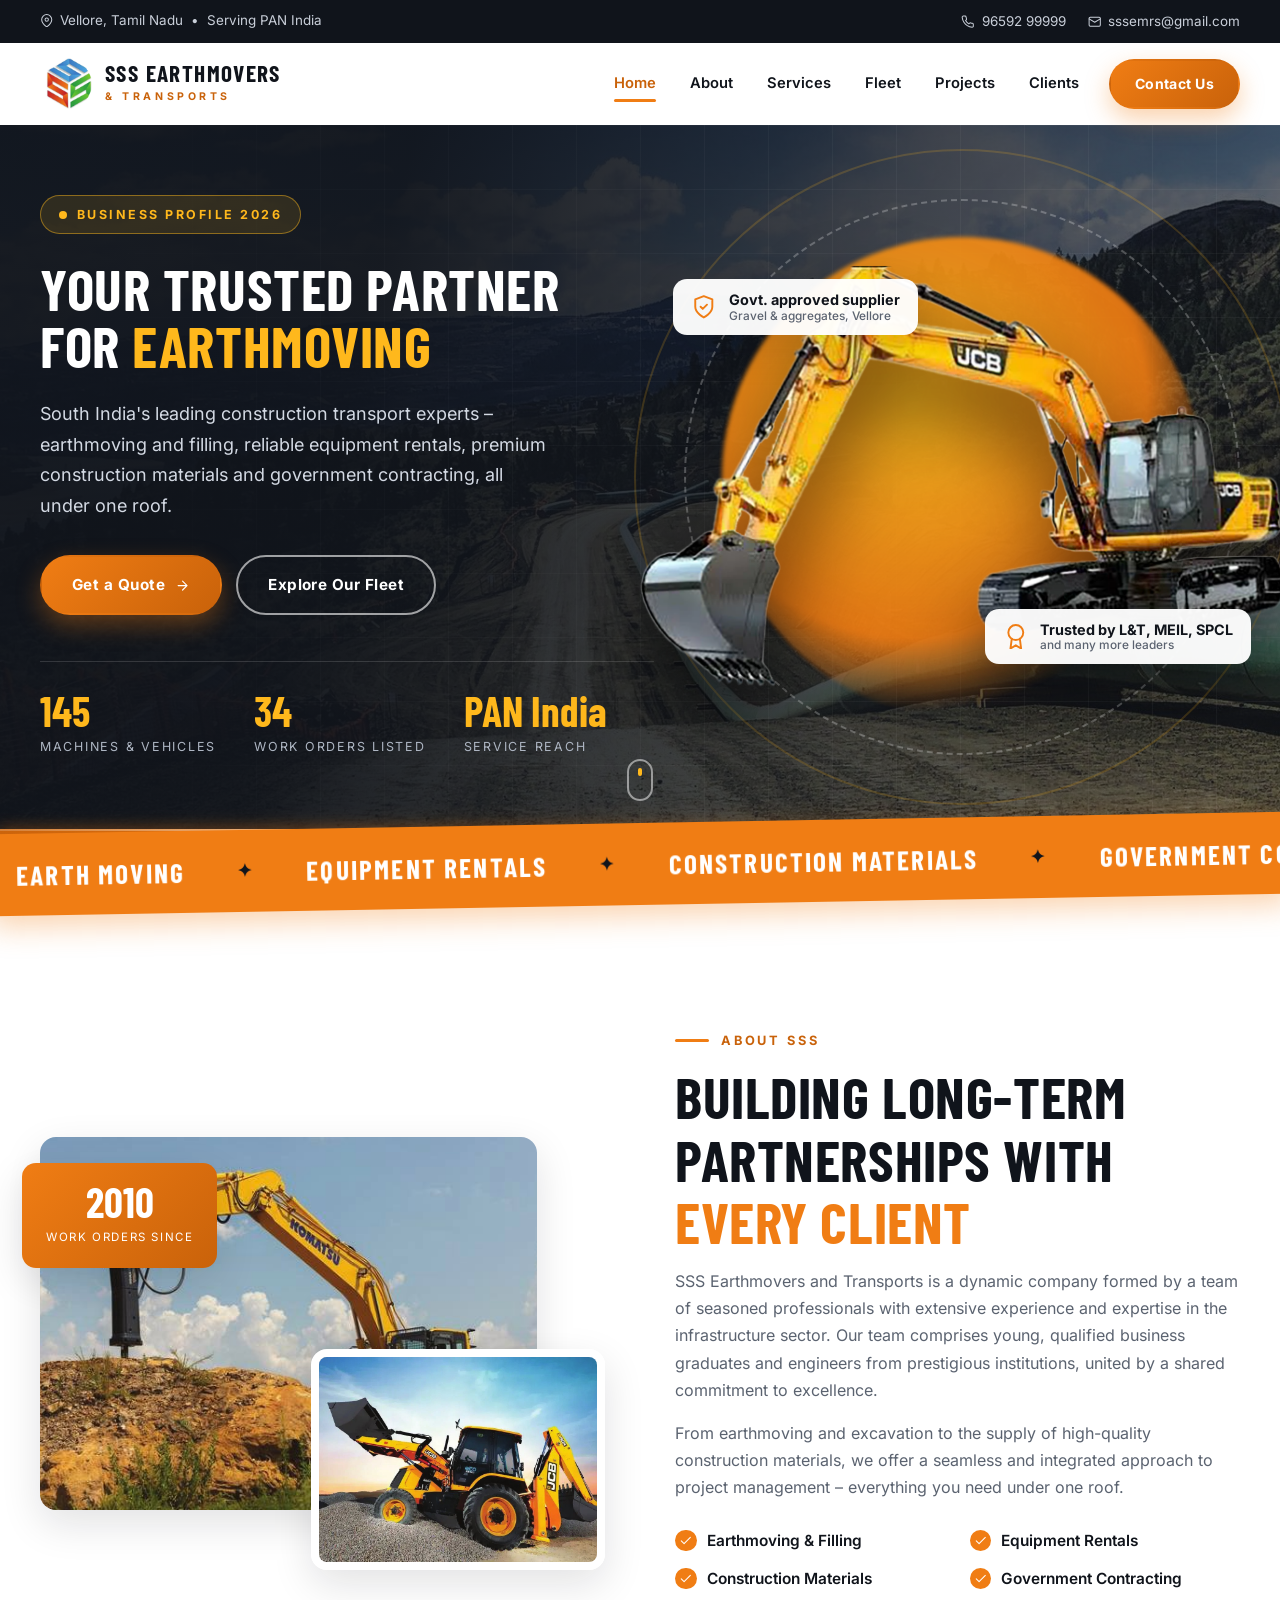
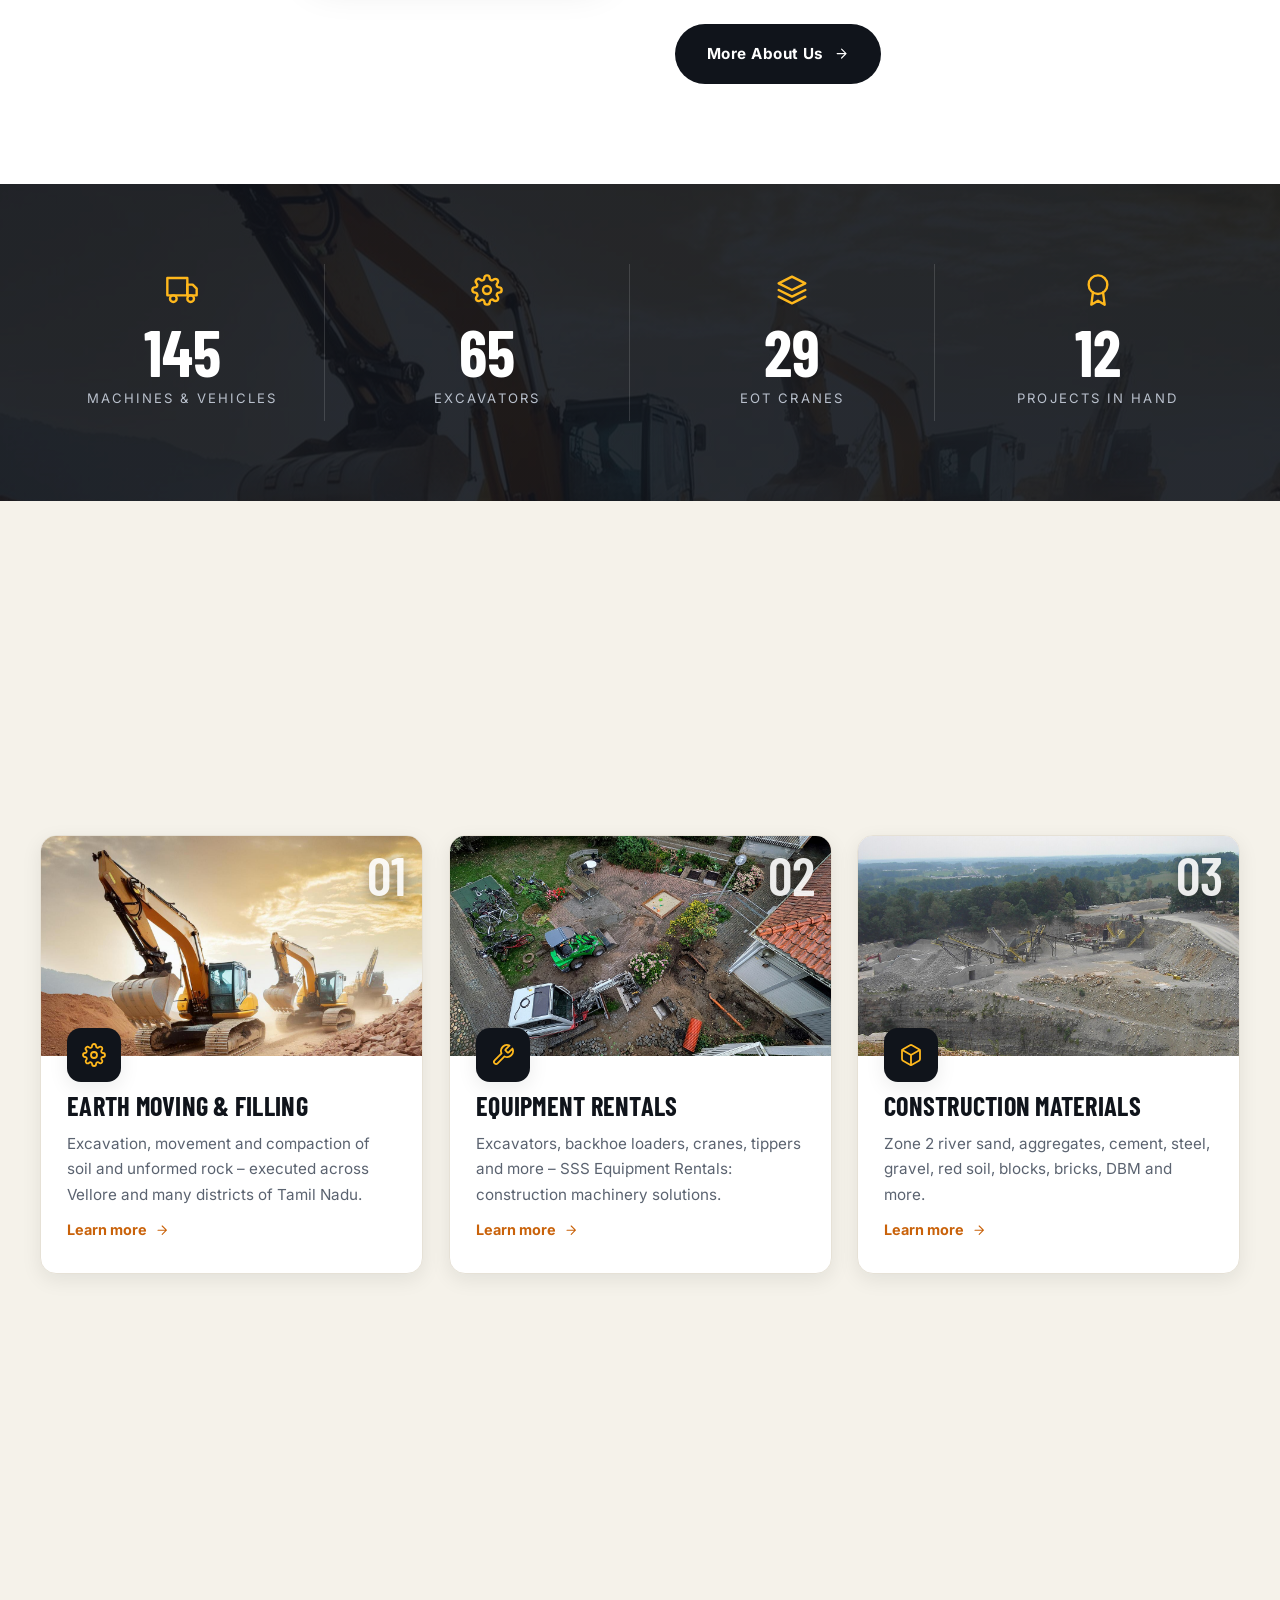
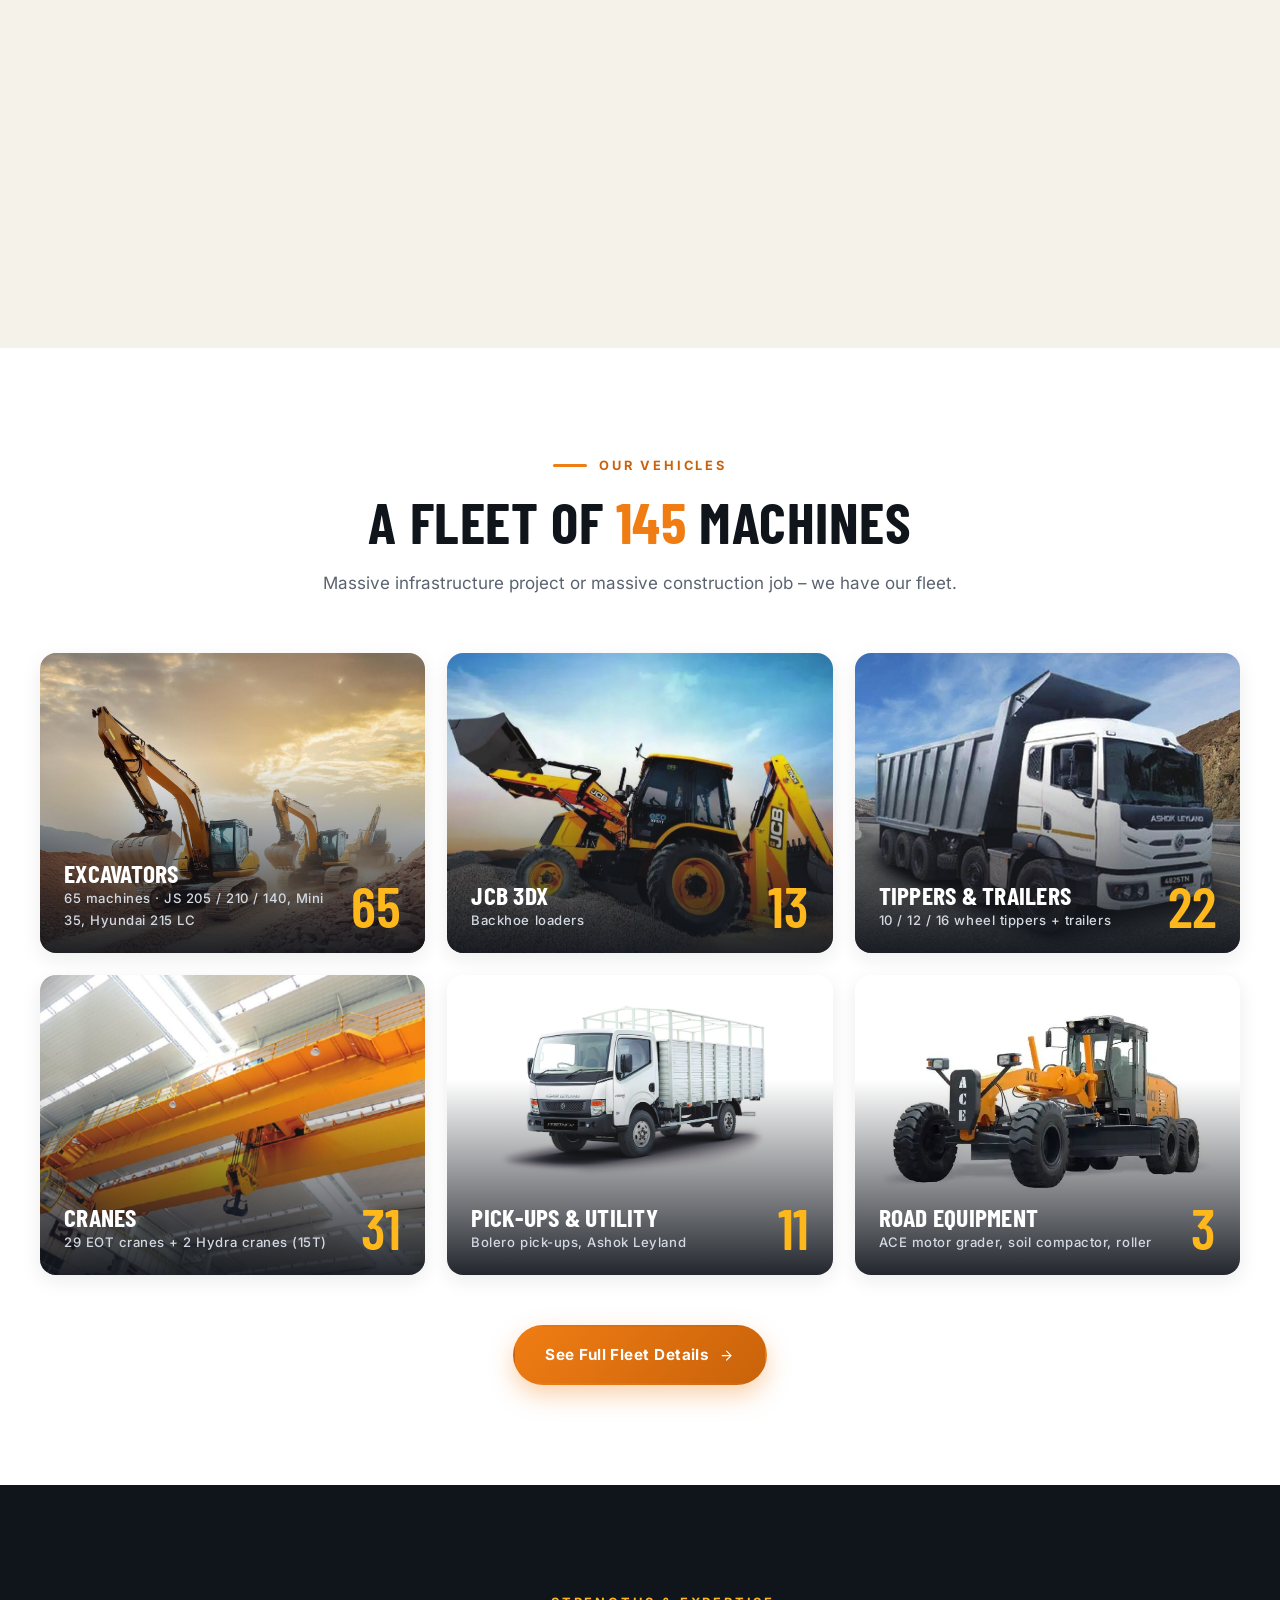
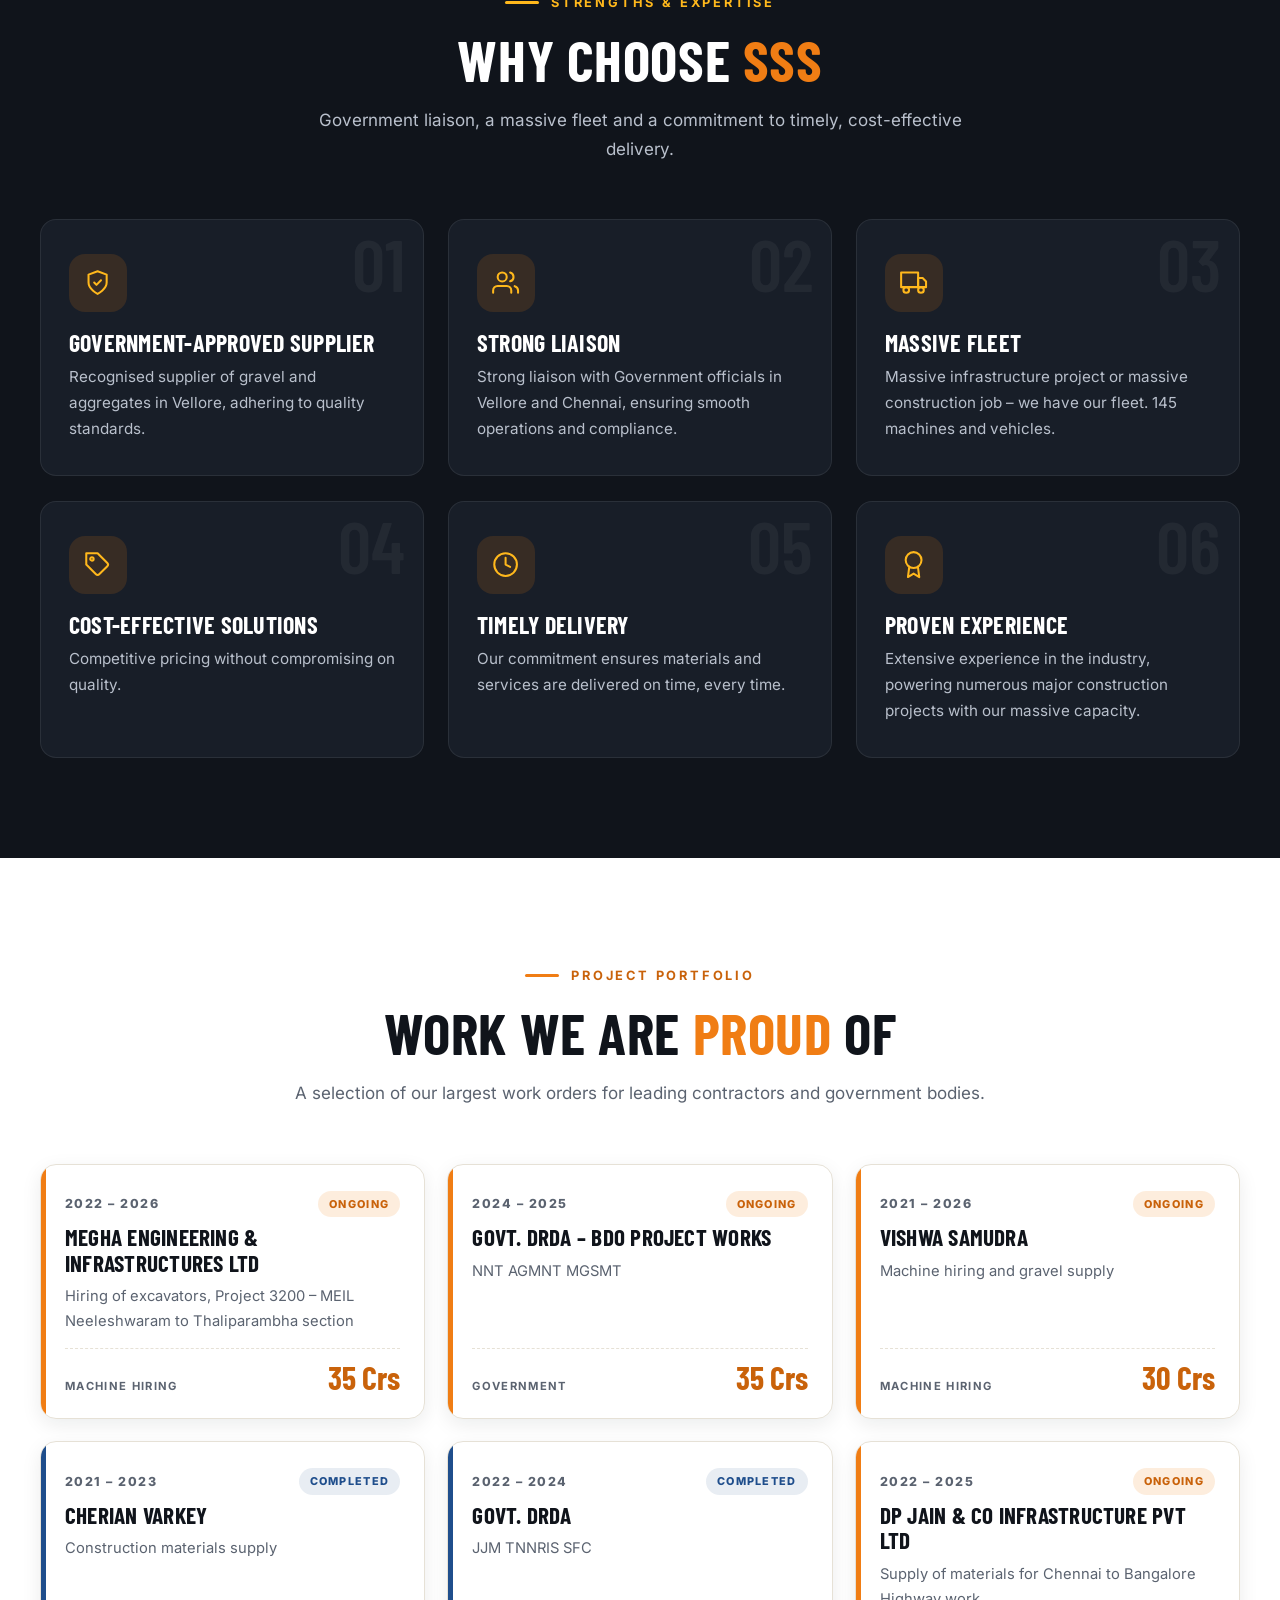
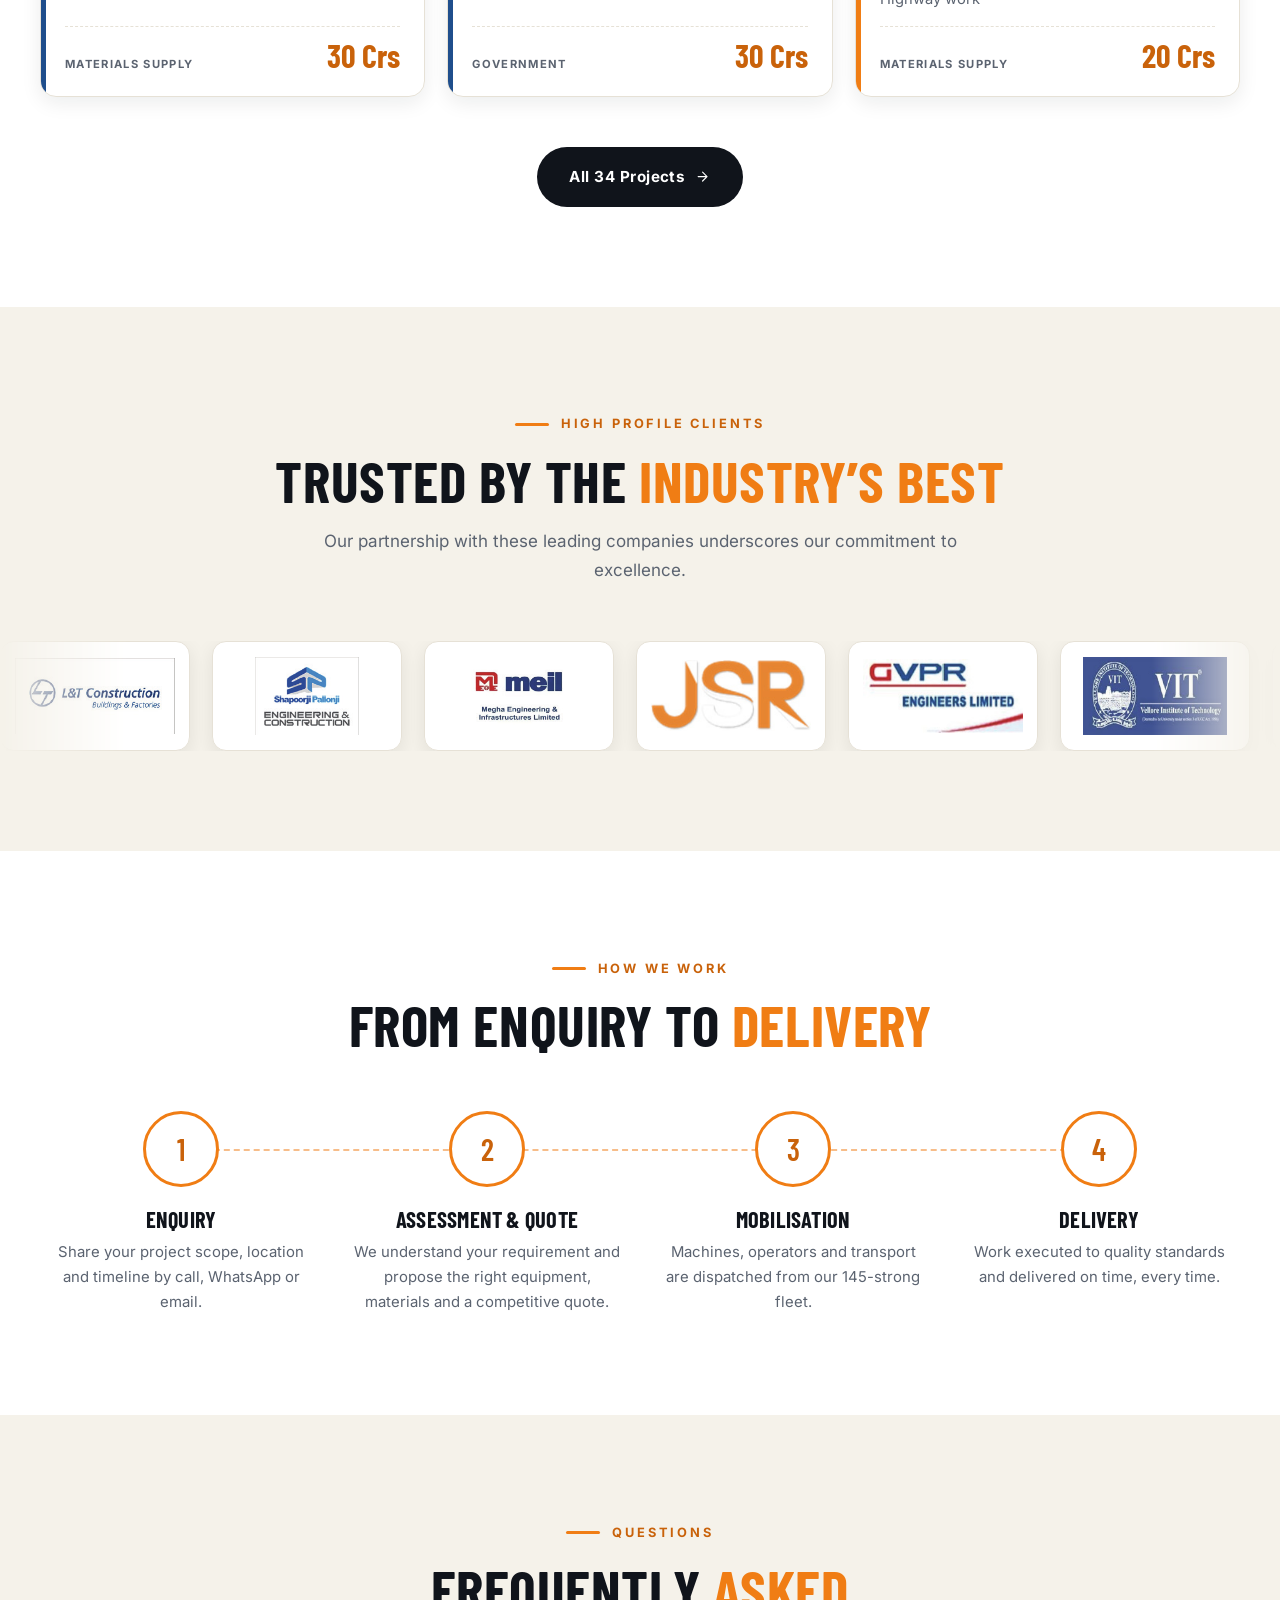
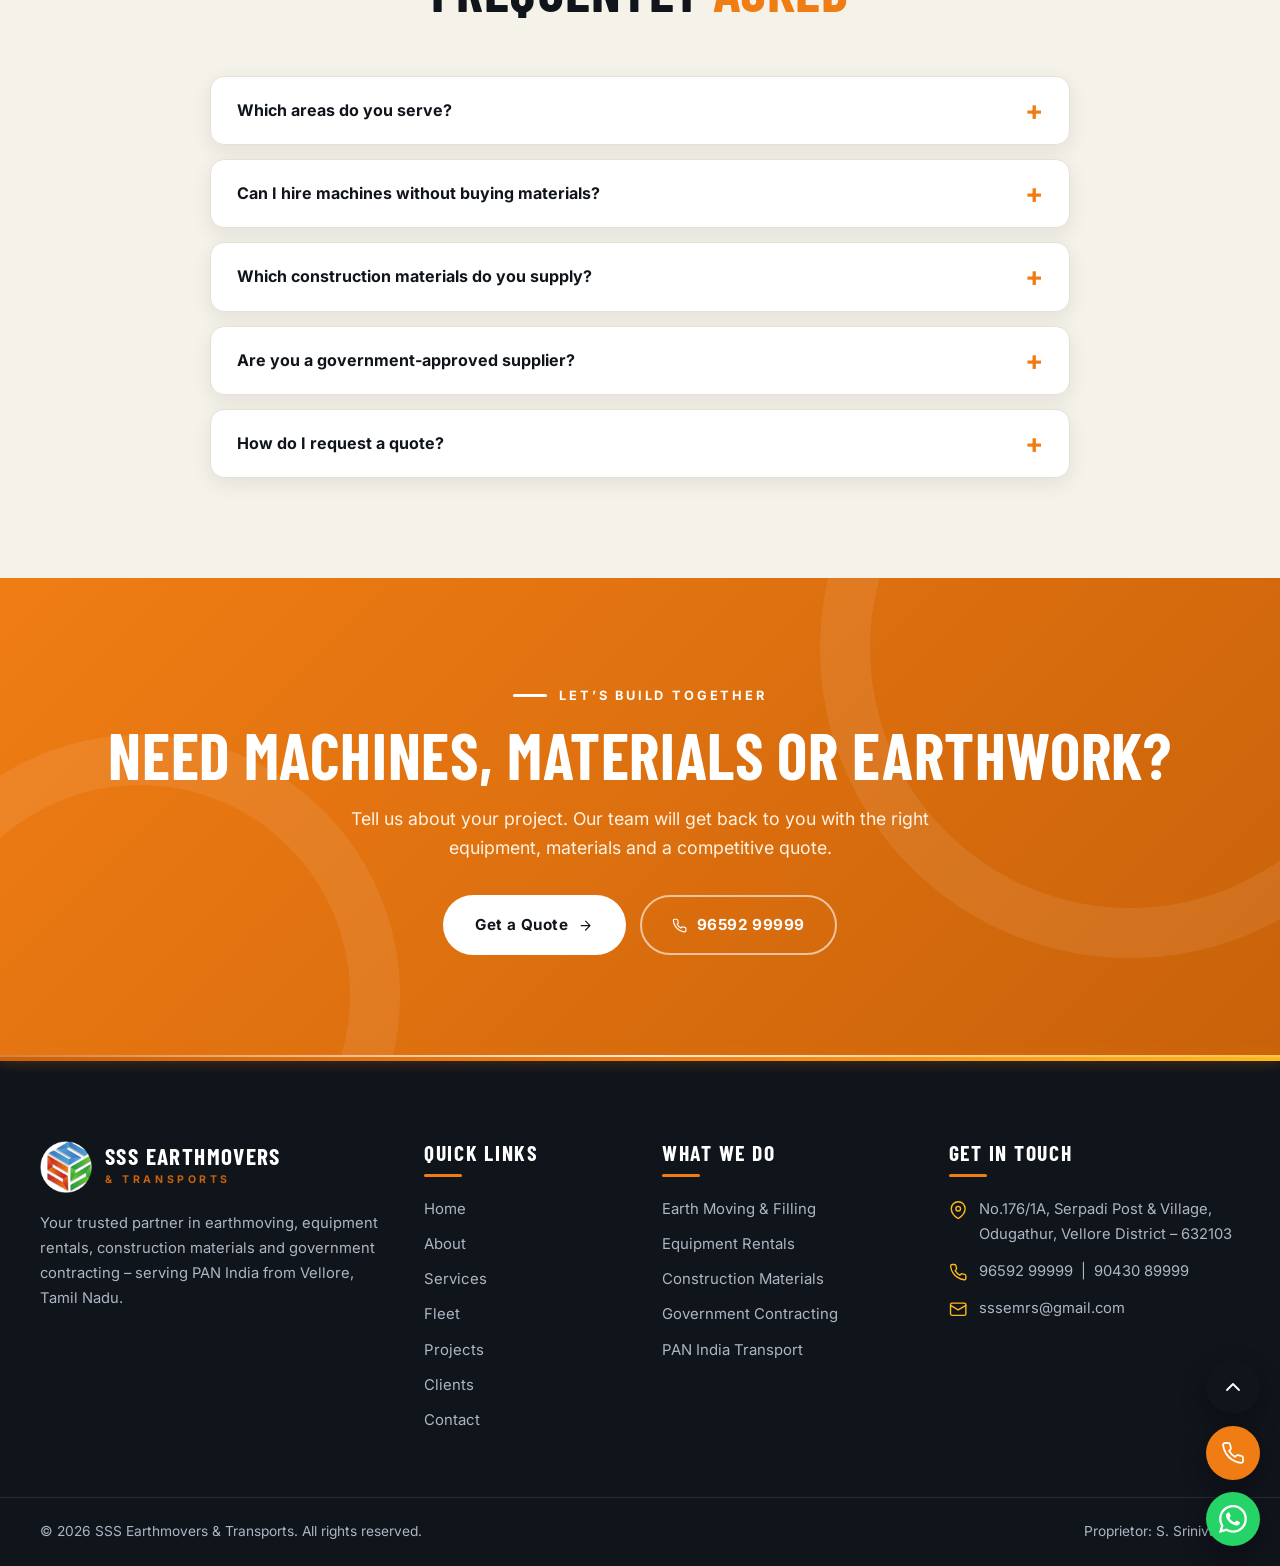
==== commit 4c7c8f40: "Update service images to accurately match content and topic across website" ====
--- a/index.html
+++ b/index.html
@@ -83,7 +83,7 @@
 <section class="section soft">
   <div class="container">
     <div class="head center rv"><span class="eyebrow">Our Offerings</span><h2 class="title">What <em>we do</em></h2><p class="lead">Premium construction materials, reliable equipment rentals and government contracting services – one team, one fleet, one point of contact.</p></div>
-    <div class="svc-grid stagger"><article class="svc tilt rv"><div class="pic"><img src="images/excavators.jpg" alt="Earth Moving &amp; Filling" loading="lazy"><span class="num">01</span></div><div class="body"><div class="ico"><svg class="ic" viewBox="0 0 24 24" fill="none" stroke="currentColor" stroke-width="1.8" stroke-linecap="round" stroke-linejoin="round" aria-hidden="true"><circle cx="12" cy="12" r="3"/><path d="M19.4 15a1.65 1.65 0 0 0 .33 1.82l.06.06a2 2 0 1 1-2.83 2.83l-.06-.06a1.65 1.65 0 0 0-1.82-.33 1.65 1.65 0 0 0-1 1.51V21a2 2 0 1 1-4 0v-.09A1.65 1.65 0 0 0 9 19.4a1.65 1.65 0 0 0-1.82.33l-.06.06a2 2 0 1 1-2.83-2.83l.06-.06A1.65 1.65 0 0 0 4.68 15a1.65 1.65 0 0 0-1.51-1H3a2 2 0 1 1 0-4h.09A1.65 1.65 0 0 0 4.6 9a1.65 1.65 0 0 0-.33-1.82l-.06-.06a2 2 0 1 1 2.83-2.83l.06.06A1.65 1.65 0 0 0 9 4.68a1.65 1.65 0 0 0 1-1.51V3a2 2 0 1 1 4 0v.09a1.65 1.65 0 0 0 1 1.51 1.65 1.65 0 0 0 1.82-.33l.06-.06a2 2 0 1 1 2.83 2.83l-.06.06A1.65 1.65 0 0 0 19.4 9a1.65 1.65 0 0 0 1.51 1H21a2 2 0 1 1 0 4h-.09a1.65 1.65 0 0 0-1.51 1z"/></svg></div><h3>Earth Moving &amp; Filling</h3><p>Excavation, movement and compaction of soil and unformed rock – executed across Vellore and many districts of Tamil Nadu.</p><a class="more-link" href="services.html">Learn more <svg class="ic" viewBox="0 0 24 24" fill="none" stroke="currentColor" stroke-width="1.8" stroke-linecap="round" stroke-linejoin="round" aria-hidden="true"><path d="M5 12h14M12 5l7 7-7 7"/></svg></a></div></article><article class="svc tilt rv"><div class="pic"><img src="images/breaker.jpg" alt="Equipment Rentals" loading="lazy"><span class="num">02</span></div><div class="body"><div class="ico"><svg class="ic" viewBox="0 0 24 24" fill="none" stroke="currentColor" stroke-width="1.8" stroke-linecap="round" stroke-linejoin="round" aria-hidden="true"><path d="M14.7 6.3a1 1 0 0 0 0 1.4l1.6 1.6a1 1 0 0 0 1.4 0l3.77-3.77a6 6 0 0 1-7.94 7.94l-6.91 6.91a2.12 2.12 0 0 1-3-3l6.91-6.91a6 6 0 0 1 7.94-7.94l-3.76 3.76z"/></svg></div><h3>Equipment Rentals</h3><p>Excavators, backhoe loaders, cranes, tippers and more – SSS Equipment Rentals: construction machinery solutions.</p><a class="more-link" href="services.html">Learn more <svg class="ic" viewBox="0 0 24 24" fill="none" stroke="currentColor" stroke-width="1.8" stroke-linecap="round" stroke-linejoin="round" aria-hidden="true"><path d="M5 12h14M12 5l7 7-7 7"/></svg></a></div></article><article class="svc tilt rv"><div class="pic"><img src="images/tipper.jpg" alt="Construction Materials" loading="lazy"><span class="num">03</span></div><div class="body"><div class="ico"><svg class="ic" viewBox="0 0 24 24" fill="none" stroke="currentColor" stroke-width="1.8" stroke-linecap="round" stroke-linejoin="round" aria-hidden="true"><path d="M21 16V8a2 2 0 0 0-1-1.73l-7-4a2 2 0 0 0-2 0l-7 4A2 2 0 0 0 3 8v8a2 2 0 0 0 1 1.73l7 4a2 2 0 0 0 2 0l7-4A2 2 0 0 0 21 16z"/><path d="m3.27 6.96 8.73 5.05 8.73-5.05M12 22.08V12"/></svg></div><h3>Construction Materials</h3><p>Zone 2 river sand, aggregates, cement, steel, gravel, red soil, blocks, bricks, DBM and more.</p><a class="more-link" href="services.html">Learn more <svg class="ic" viewBox="0 0 24 24" fill="none" stroke="currentColor" stroke-width="1.8" stroke-linecap="round" stroke-linejoin="round" aria-hidden="true"><path d="M5 12h14M12 5l7 7-7 7"/></svg></a></div></article><article class="svc tilt rv"><div class="pic"><img src="images/road.jpg" alt="Government Contracting" loading="lazy"><span class="num">04</span></div><div class="body"><div class="ico"><svg class="ic" viewBox="0 0 24 24" fill="none" stroke="currentColor" stroke-width="1.8" stroke-linecap="round" stroke-linejoin="round" aria-hidden="true"><path d="M3 21h18M5 21V8l7-5 7 5v13M9 21v-6h6v6"/></svg></div><h3>Government Contracting</h3><p>Government-approved supplier of gravel and aggregates in Vellore, with work for DRDA, BDO, HR &amp; CE and local bodies.</p><a class="more-link" href="services.html">Learn more <svg class="ic" viewBox="0 0 24 24" fill="none" stroke="currentColor" stroke-width="1.8" stroke-linecap="round" stroke-linejoin="round" aria-hidden="true"><path d="M5 12h14M12 5l7 7-7 7"/></svg></a></div></article><article class="svc tilt rv"><div class="pic"><img src="images/pickup.jpg" alt="PAN India Transport" loading="lazy"><span class="num">05</span></div><div class="body"><div class="ico"><svg class="ic" viewBox="0 0 24 24" fill="none" stroke="currentColor" stroke-width="1.8" stroke-linecap="round" stroke-linejoin="round" aria-hidden="true"><rect x="1" y="3" width="15" height="13"/><path d="M16 8h4l3 3v5h-7V8z"/><circle cx="5.5" cy="18.5" r="2.5"/><circle cx="18.5" cy="18.5" r="2.5"/></svg></div><h3>PAN India Transport</h3><p>Expert transport solutions for all construction needs – Tamil Nadu, Karnataka, Andhra Pradesh, Telangana, Kerala and beyond.</p><a class="more-link" href="services.html">Learn more <svg class="ic" viewBox="0 0 24 24" fill="none" stroke="currentColor" stroke-width="1.8" stroke-linecap="round" stroke-linejoin="round" aria-hidden="true"><path d="M5 12h14M12 5l7 7-7 7"/></svg></a></div></article><article class="svc tilt rv"><div class="pic"><img src="images/eot-crane.jpg" alt="EOT &amp; Crane Hiring" loading="lazy"><span class="num">06</span></div><div class="body"><div class="ico"><svg class="ic" viewBox="0 0 24 24" fill="none" stroke="currentColor" stroke-width="1.8" stroke-linecap="round" stroke-linejoin="round" aria-hidden="true"><path d="m12 2 10 5-10 5L2 7l10-5z"/><path d="m2 17 10 5 10-5M2 12l10 5 10-5"/></svg></div><h3>EOT &amp; Crane Hiring</h3><p>A fleet of 29 EOT cranes and Hydra cranes for heavy lifting – trusted on L&amp;T projects.</p><a class="more-link" href="services.html">Learn more <svg class="ic" viewBox="0 0 24 24" fill="none" stroke="currentColor" stroke-width="1.8" stroke-linecap="round" stroke-linejoin="round" aria-hidden="true"><path d="M5 12h14M12 5l7 7-7 7"/></svg></a></div></article></div>
+    <div class="svc-grid stagger"><article class="svc tilt rv"><div class="pic"><img src="images/excavators.jpg" alt="Earth Moving &amp; Filling" loading="lazy"><span class="num">01</span></div><div class="body"><div class="ico"><svg class="ic" viewBox="0 0 24 24" fill="none" stroke="currentColor" stroke-width="1.8" stroke-linecap="round" stroke-linejoin="round" aria-hidden="true"><circle cx="12" cy="12" r="3"/><path d="M19.4 15a1.65 1.65 0 0 0 .33 1.82l.06.06a2 2 0 1 1-2.83 2.83l-.06-.06a1.65 1.65 0 0 0-1.82-.33 1.65 1.65 0 0 0-1 1.51V21a2 2 0 1 1-4 0v-.09A1.65 1.65 0 0 0 9 19.4a1.65 1.65 0 0 0-1.82.33l-.06.06a2 2 0 1 1-2.83-2.83l.06-.06A1.65 1.65 0 0 0 4.68 15a1.65 1.65 0 0 0-1.51-1H3a2 2 0 1 1 0-4h.09A1.65 1.65 0 0 0 4.6 9a1.65 1.65 0 0 0-.33-1.82l-.06-.06a2 2 0 1 1 2.83-2.83l.06.06A1.65 1.65 0 0 0 9 4.68a1.65 1.65 0 0 0 1-1.51V3a2 2 0 1 1 4 0v.09a1.65 1.65 0 0 0 1 1.51 1.65 1.65 0 0 0 1.82-.33l.06-.06a2 2 0 1 1 2.83 2.83l-.06.06A1.65 1.65 0 0 0 19.4 9a1.65 1.65 0 0 0 1.51 1H21a2 2 0 1 1 0 4h-.09a1.65 1.65 0 0 0-1.51 1z"/></svg></div><h3>Earth Moving &amp; Filling</h3><p>Excavation, movement and compaction of soil and unformed rock – executed across Vellore and many districts of Tamil Nadu.</p><a class="more-link" href="services.html">Learn more <svg class="ic" viewBox="0 0 24 24" fill="none" stroke="currentColor" stroke-width="1.8" stroke-linecap="round" stroke-linejoin="round" aria-hidden="true"><path d="M5 12h14M12 5l7 7-7 7"/></svg></a></div></article><article class="svc tilt rv"><div class="pic"><img src="images/equipment-rentals.jpg" alt="Equipment Rentals" loading="lazy"><span class="num">02</span></div><div class="body"><div class="ico"><svg class="ic" viewBox="0 0 24 24" fill="none" stroke="currentColor" stroke-width="1.8" stroke-linecap="round" stroke-linejoin="round" aria-hidden="true"><path d="M14.7 6.3a1 1 0 0 0 0 1.4l1.6 1.6a1 1 0 0 0 1.4 0l3.77-3.77a6 6 0 0 1-7.94 7.94l-6.91 6.91a2.12 2.12 0 0 1-3-3l6.91-6.91a6 6 0 0 1 7.94-7.94l-3.76 3.76z"/></svg></div><h3>Equipment Rentals</h3><p>Excavators, backhoe loaders, cranes, tippers and more – SSS Equipment Rentals: construction machinery solutions.</p><a class="more-link" href="services.html">Learn more <svg class="ic" viewBox="0 0 24 24" fill="none" stroke="currentColor" stroke-width="1.8" stroke-linecap="round" stroke-linejoin="round" aria-hidden="true"><path d="M5 12h14M12 5l7 7-7 7"/></svg></a></div></article><article class="svc tilt rv"><div class="pic"><img src="images/construction-materials.jpg" alt="Construction Materials" loading="lazy"><span class="num">03</span></div><div class="body"><div class="ico"><svg class="ic" viewBox="0 0 24 24" fill="none" stroke="currentColor" stroke-width="1.8" stroke-linecap="round" stroke-linejoin="round" aria-hidden="true"><path d="M21 16V8a2 2 0 0 0-1-1.73l-7-4a2 2 0 0 0-2 0l-7 4A2 2 0 0 0 3 8v8a2 2 0 0 0 1 1.73l7 4a2 2 0 0 0 2 0l7-4A2 2 0 0 0 21 16z"/><path d="m3.27 6.96 8.73 5.05 8.73-5.05M12 22.08V12"/></svg></div><h3>Construction Materials</h3><p>Zone 2 river sand, aggregates, cement, steel, gravel, red soil, blocks, bricks, DBM and more.</p><a class="more-link" href="services.html">Learn more <svg class="ic" viewBox="0 0 24 24" fill="none" stroke="currentColor" stroke-width="1.8" stroke-linecap="round" stroke-linejoin="round" aria-hidden="true"><path d="M5 12h14M12 5l7 7-7 7"/></svg></a></div></article><article class="svc tilt rv"><div class="pic"><img src="images/government-contracting.jpg" alt="Government Contracting" loading="lazy"><span class="num">04</span></div><div class="body"><div class="ico"><svg class="ic" viewBox="0 0 24 24" fill="none" stroke="currentColor" stroke-width="1.8" stroke-linecap="round" stroke-linejoin="round" aria-hidden="true"><path d="M3 21h18M5 21V8l7-5 7 5v13M9 21v-6h6v6"/></svg></div><h3>Government Contracting</h3><p>Government-approved supplier of gravel and aggregates in Vellore, with work for DRDA, BDO, HR &amp; CE and local bodies.</p><a class="more-link" href="services.html">Learn more <svg class="ic" viewBox="0 0 24 24" fill="none" stroke="currentColor" stroke-width="1.8" stroke-linecap="round" stroke-linejoin="round" aria-hidden="true"><path d="M5 12h14M12 5l7 7-7 7"/></svg></a></div></article><article class="svc tilt rv"><div class="pic"><img src="images/pan-india-transport.jpg" alt="PAN India Transport" loading="lazy"><span class="num">05</span></div><div class="body"><div class="ico"><svg class="ic" viewBox="0 0 24 24" fill="none" stroke="currentColor" stroke-width="1.8" stroke-linecap="round" stroke-linejoin="round" aria-hidden="true"><rect x="1" y="3" width="15" height="13"/><path d="M16 8h4l3 3v5h-7V8z"/><circle cx="5.5" cy="18.5" r="2.5"/><circle cx="18.5" cy="18.5" r="2.5"/></svg></div><h3>PAN India Transport</h3><p>Expert transport solutions for all construction needs – Tamil Nadu, Karnataka, Andhra Pradesh, Telangana, Kerala and beyond.</p><a class="more-link" href="services.html">Learn more <svg class="ic" viewBox="0 0 24 24" fill="none" stroke="currentColor" stroke-width="1.8" stroke-linecap="round" stroke-linejoin="round" aria-hidden="true"><path d="M5 12h14M12 5l7 7-7 7"/></svg></a></div></article><article class="svc tilt rv"><div class="pic"><img src="images/eot-crane.jpg" alt="EOT &amp; Crane Hiring" loading="lazy"><span class="num">06</span></div><div class="body"><div class="ico"><svg class="ic" viewBox="0 0 24 24" fill="none" stroke="currentColor" stroke-width="1.8" stroke-linecap="round" stroke-linejoin="round" aria-hidden="true"><path d="m12 2 10 5-10 5L2 7l10-5z"/><path d="m2 17 10 5 10-5M2 12l10 5 10-5"/></svg></div><h3>EOT &amp; Crane Hiring</h3><p>A fleet of 29 EOT cranes and Hydra cranes for heavy lifting – trusted on L&amp;T projects.</p><a class="more-link" href="services.html">Learn more <svg class="ic" viewBox="0 0 24 24" fill="none" stroke="currentColor" stroke-width="1.8" stroke-linecap="round" stroke-linejoin="round" aria-hidden="true"><path d="M5 12h14M12 5l7 7-7 7"/></svg></a></div></article></div>
     <div style="text-align:center;margin-top:50px" class="rv"><a class="btn btn-dark" href="services.html">View All Services <svg class="ic" viewBox="0 0 24 24" fill="none" stroke="currentColor" stroke-width="1.8" stroke-linecap="round" stroke-linejoin="round" aria-hidden="true"><path d="M5 12h14M12 5l7 7-7 7"/></svg></a></div>
   </div>
 </section>
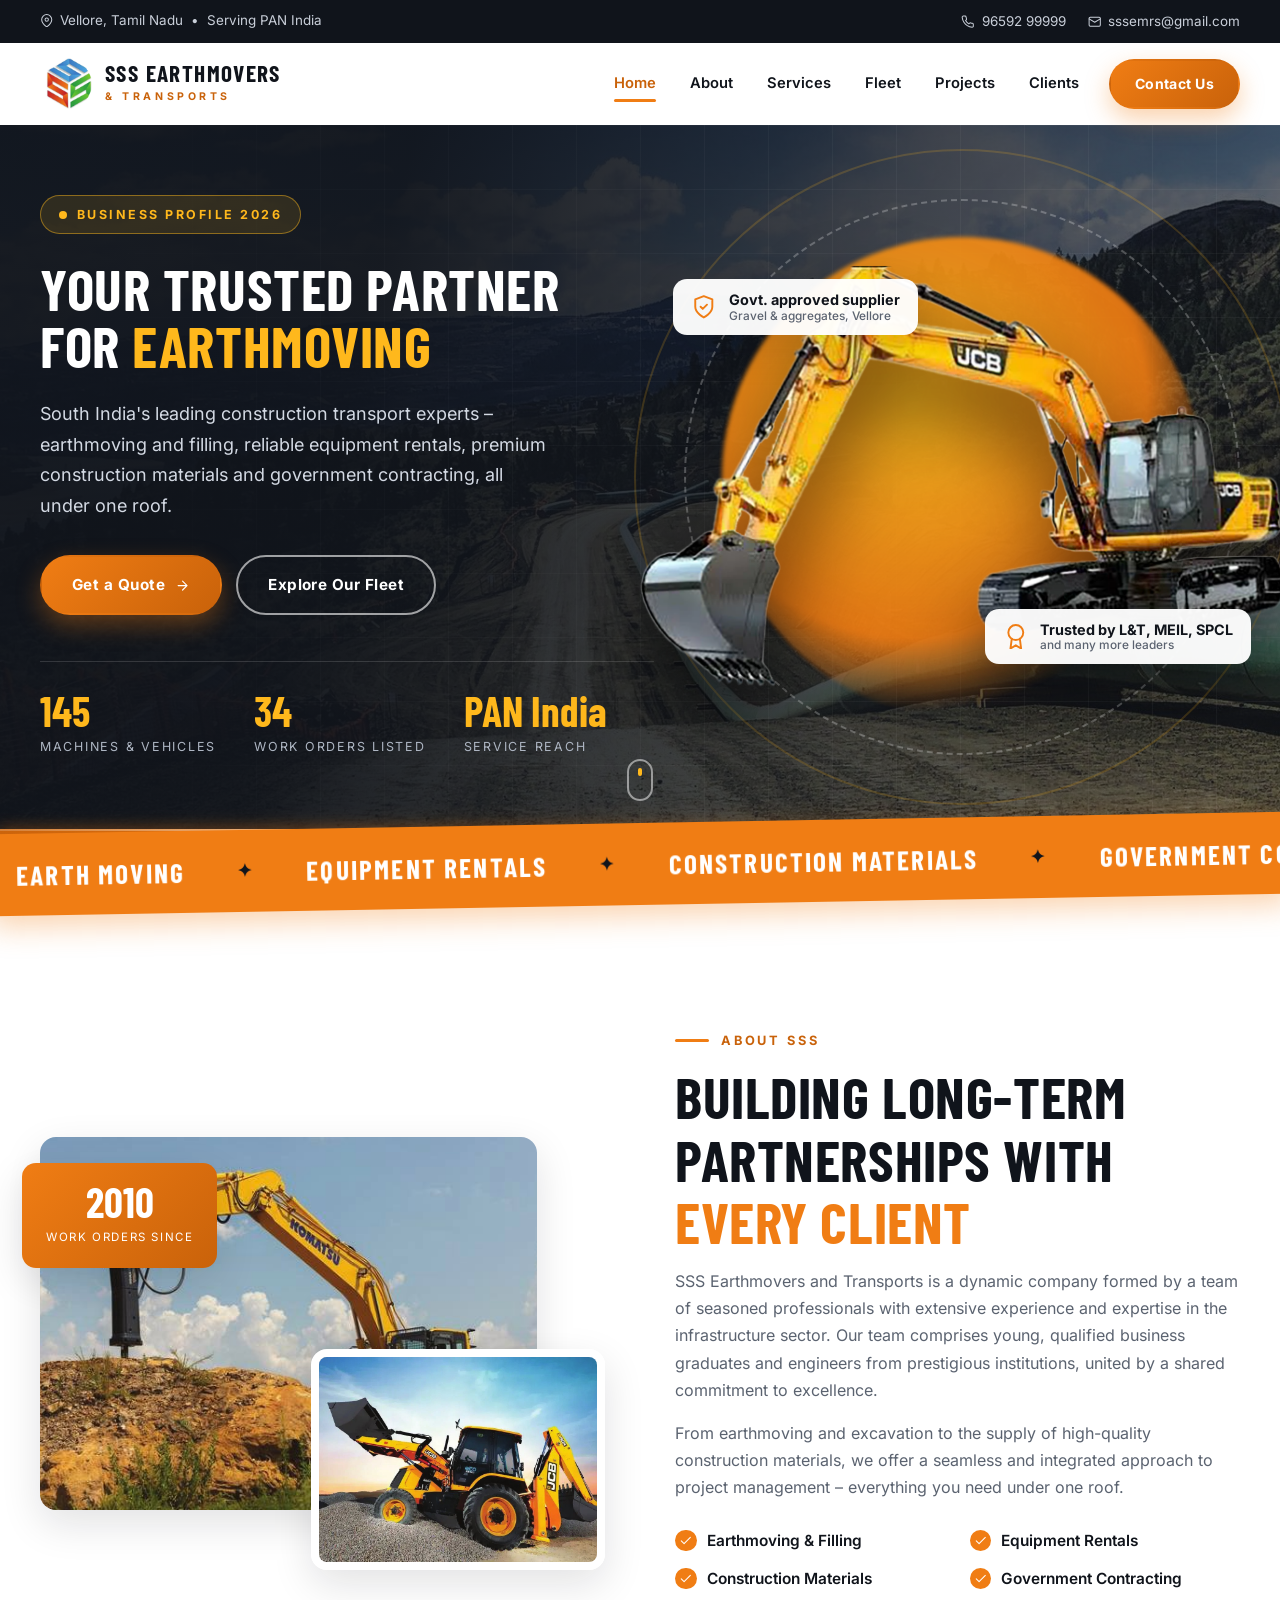
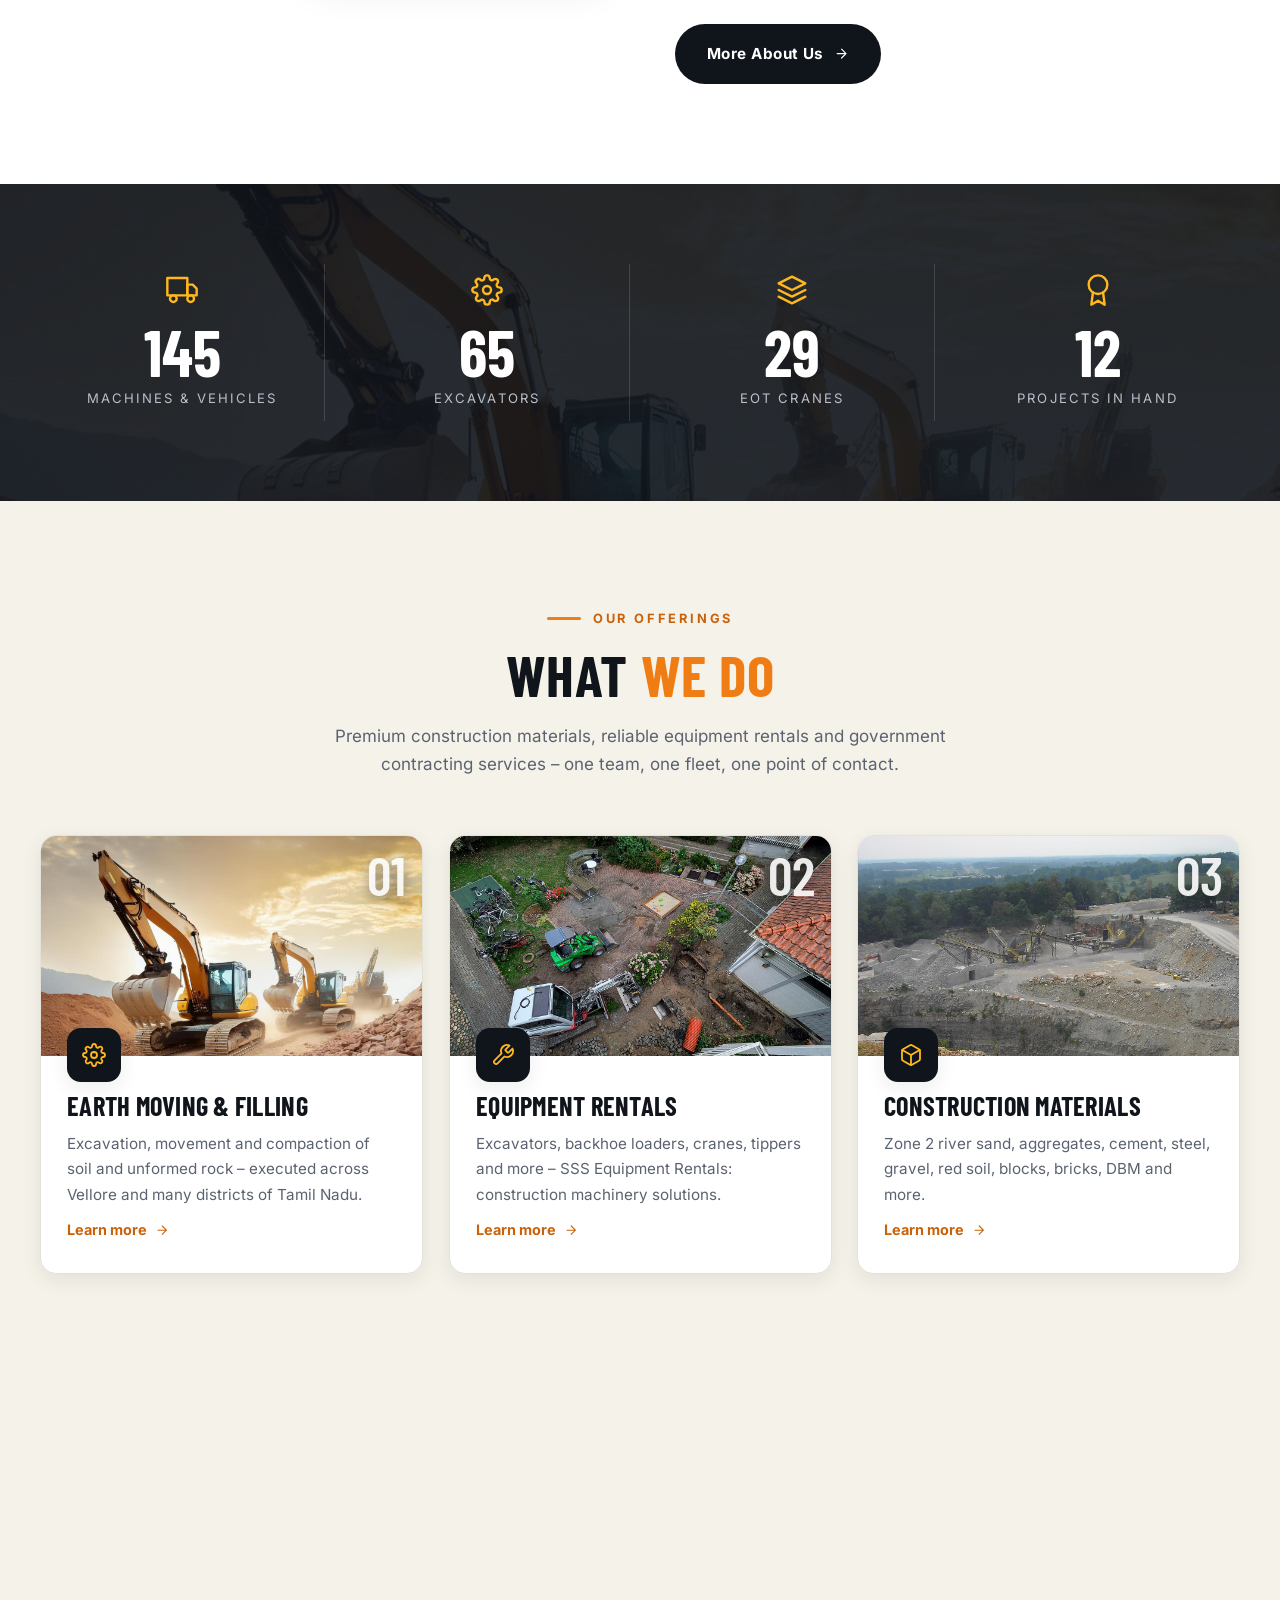
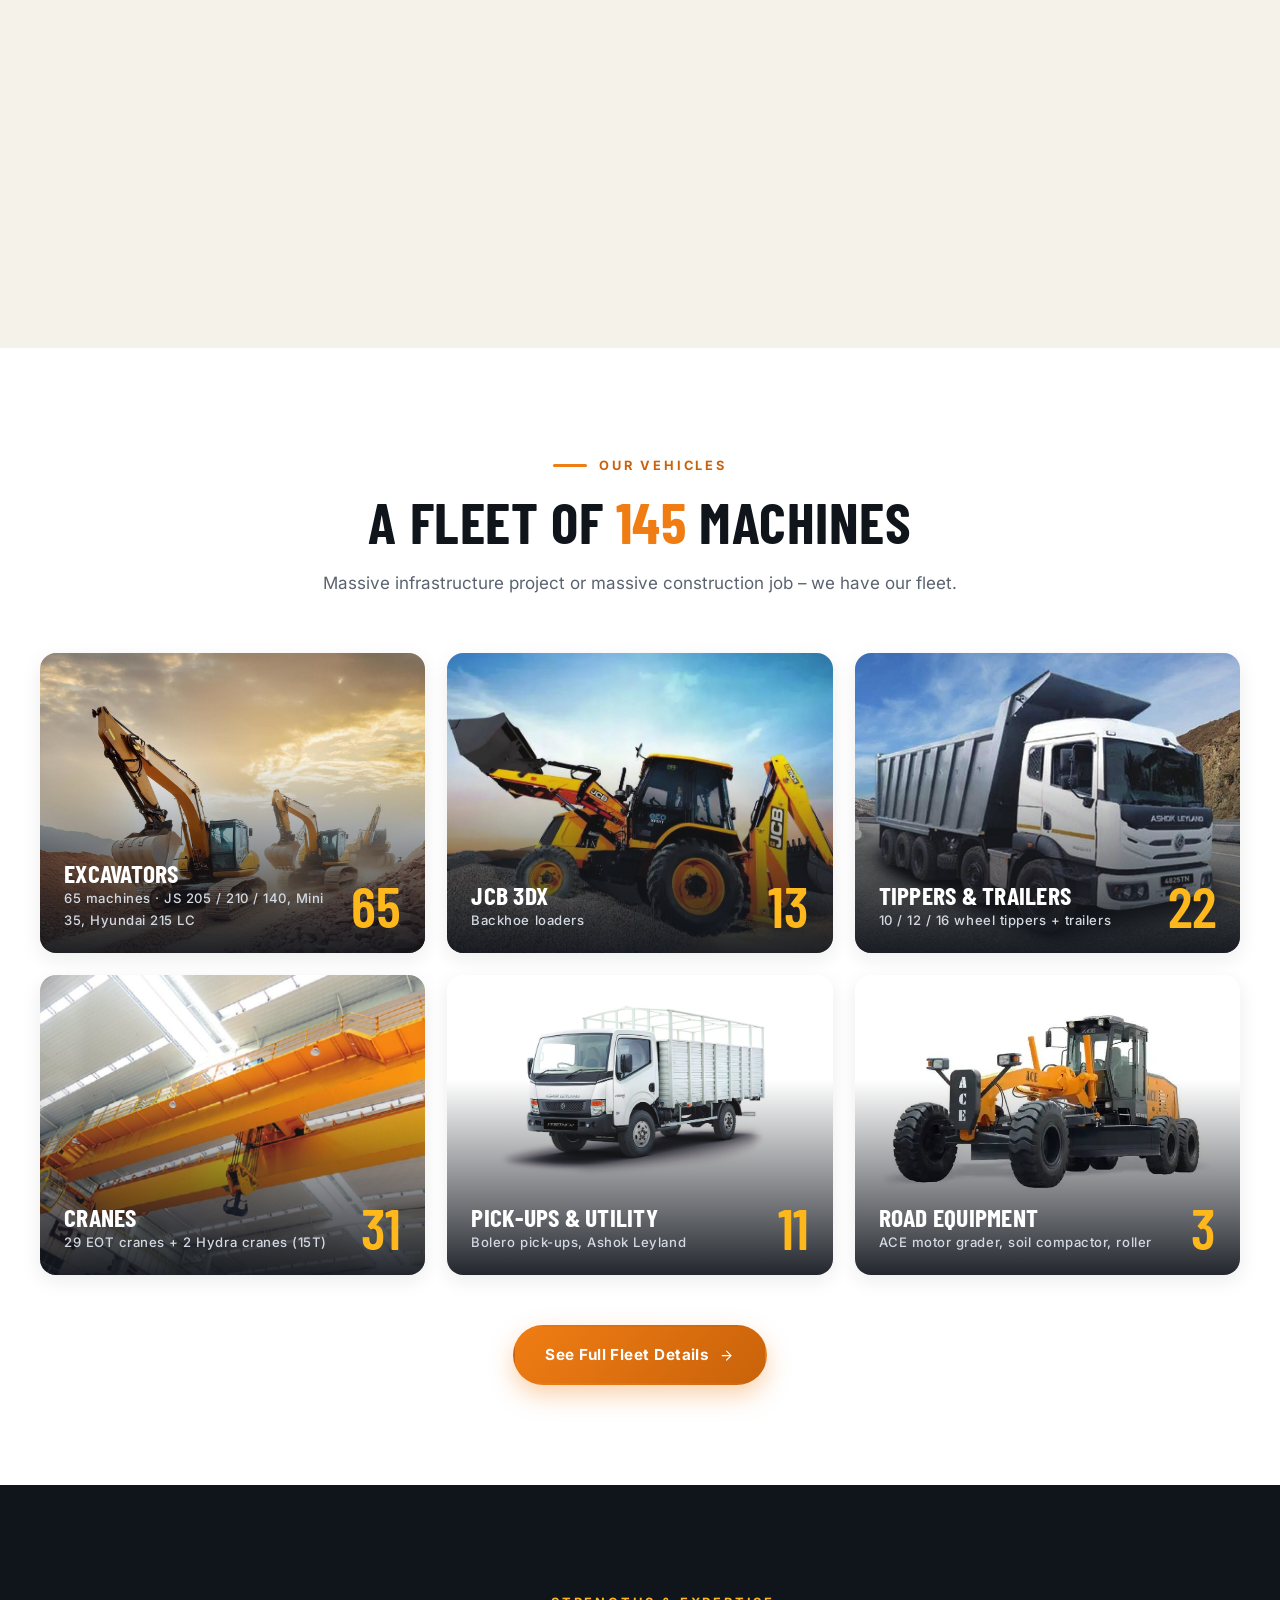
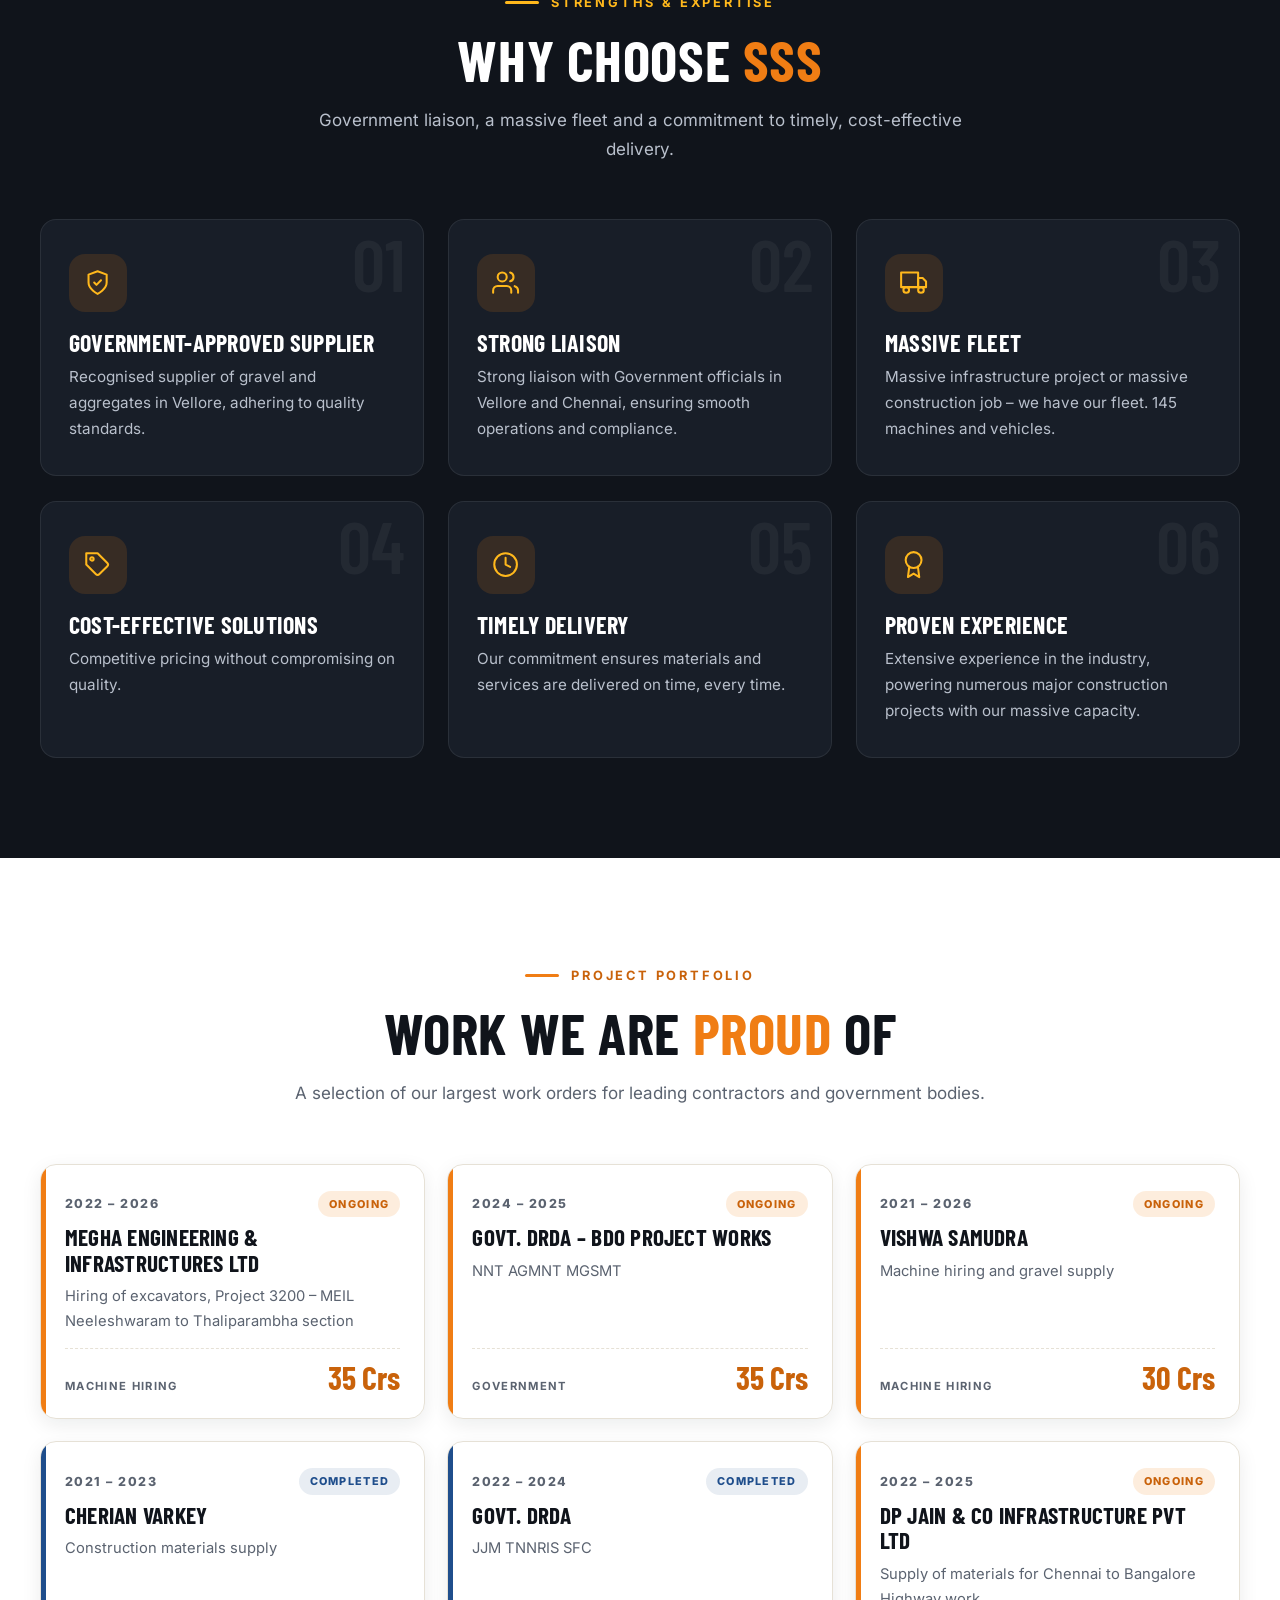
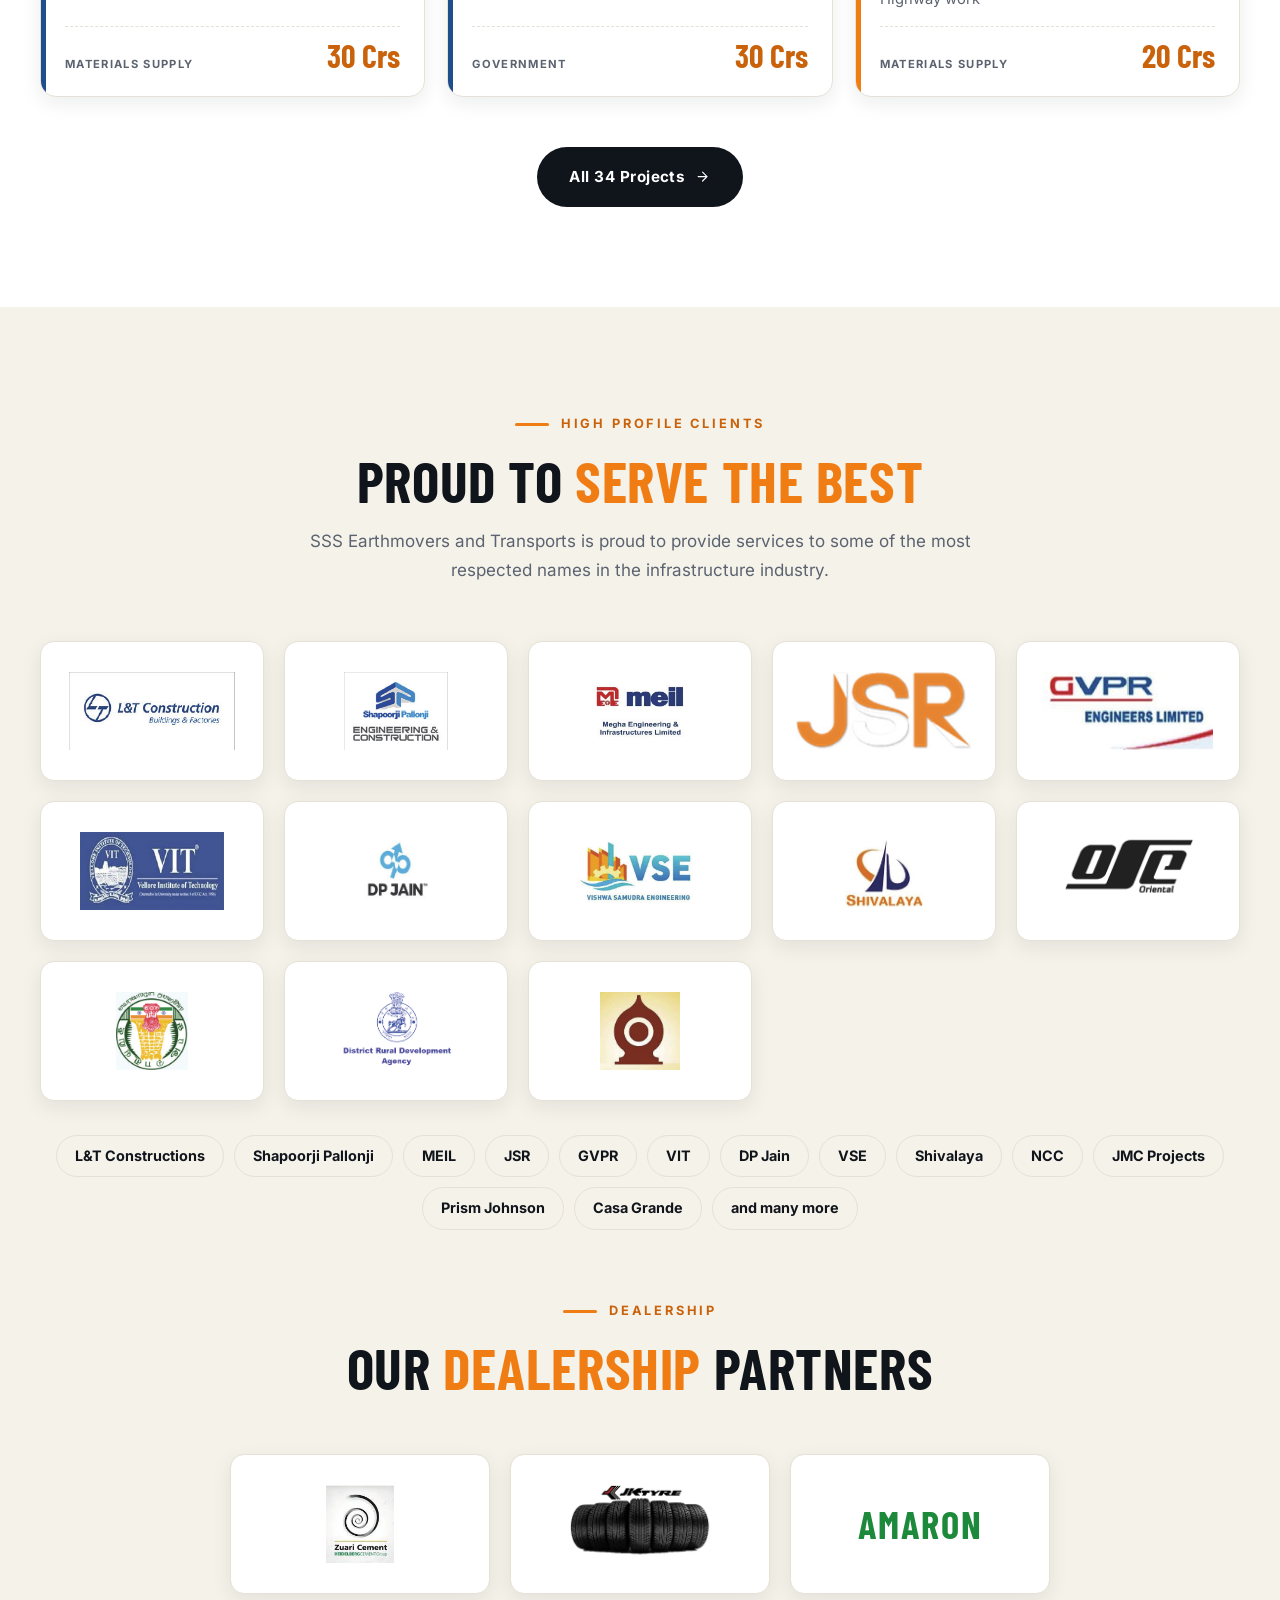
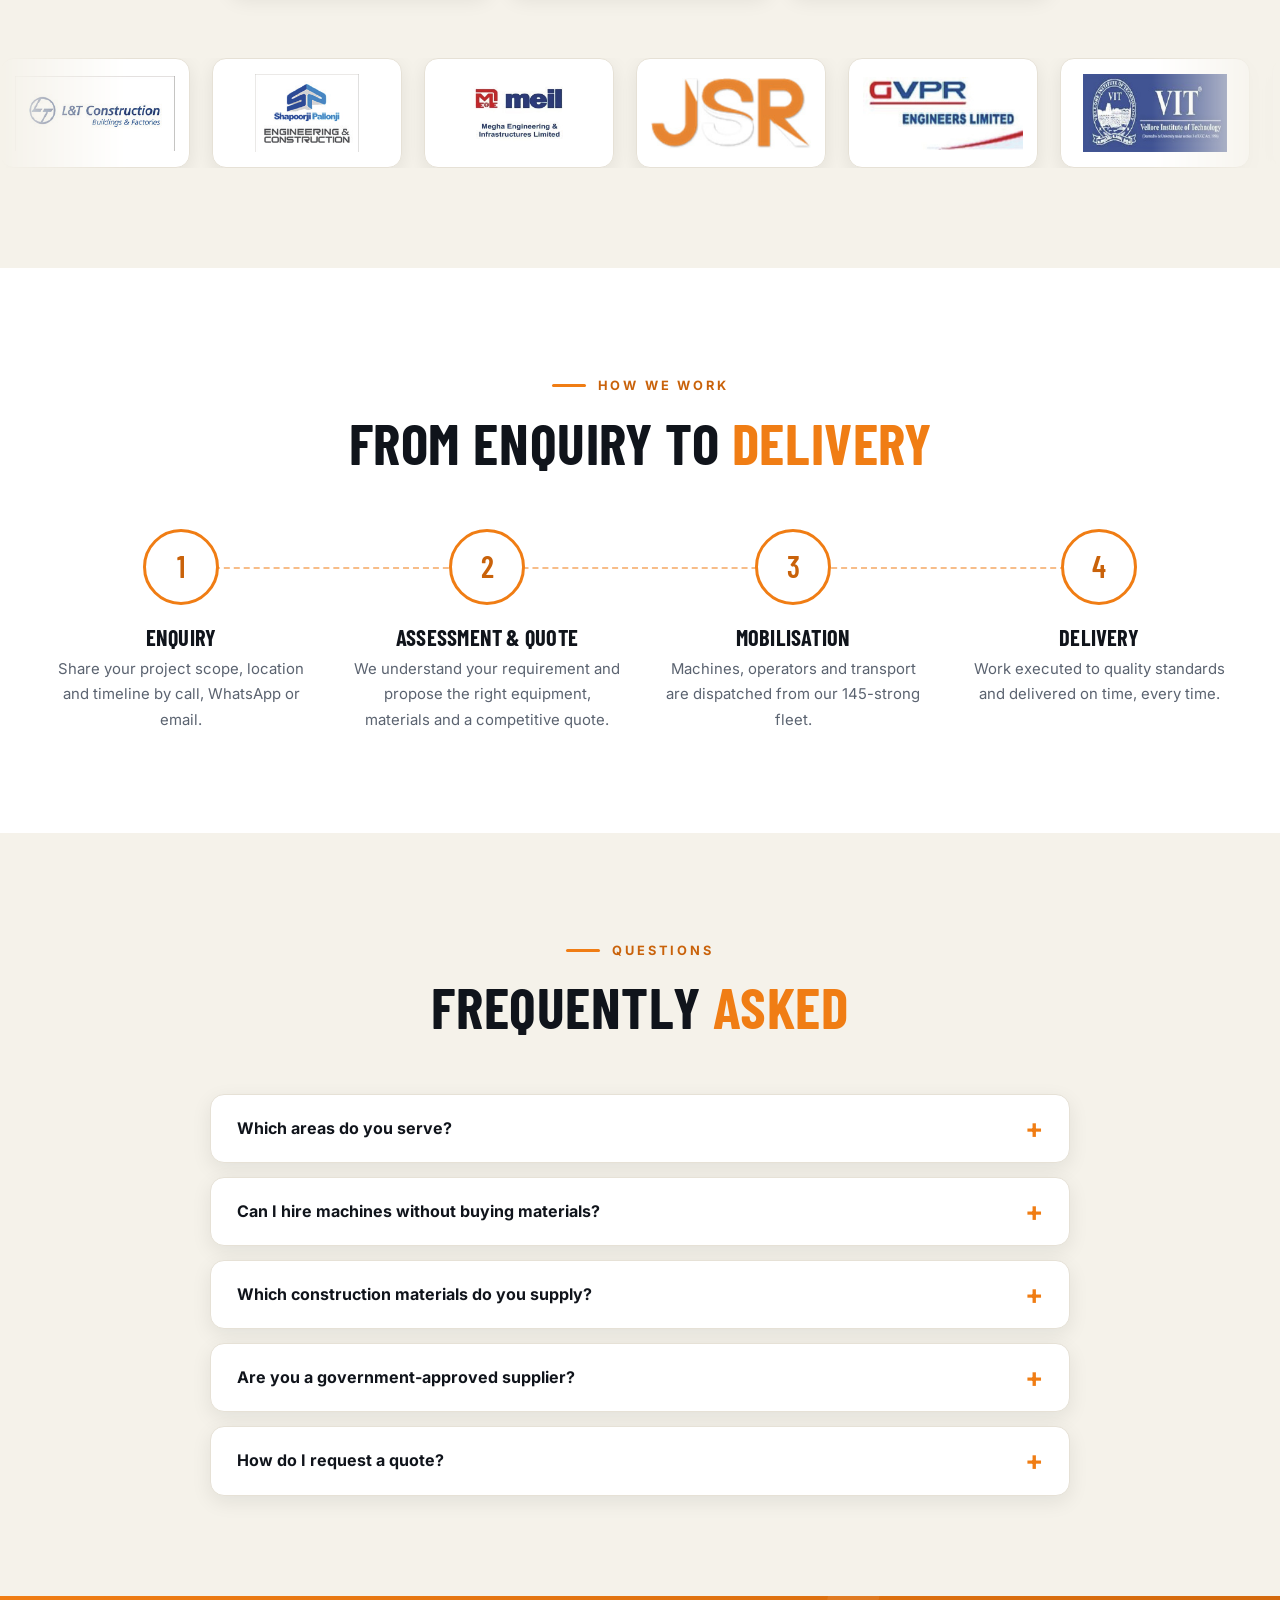
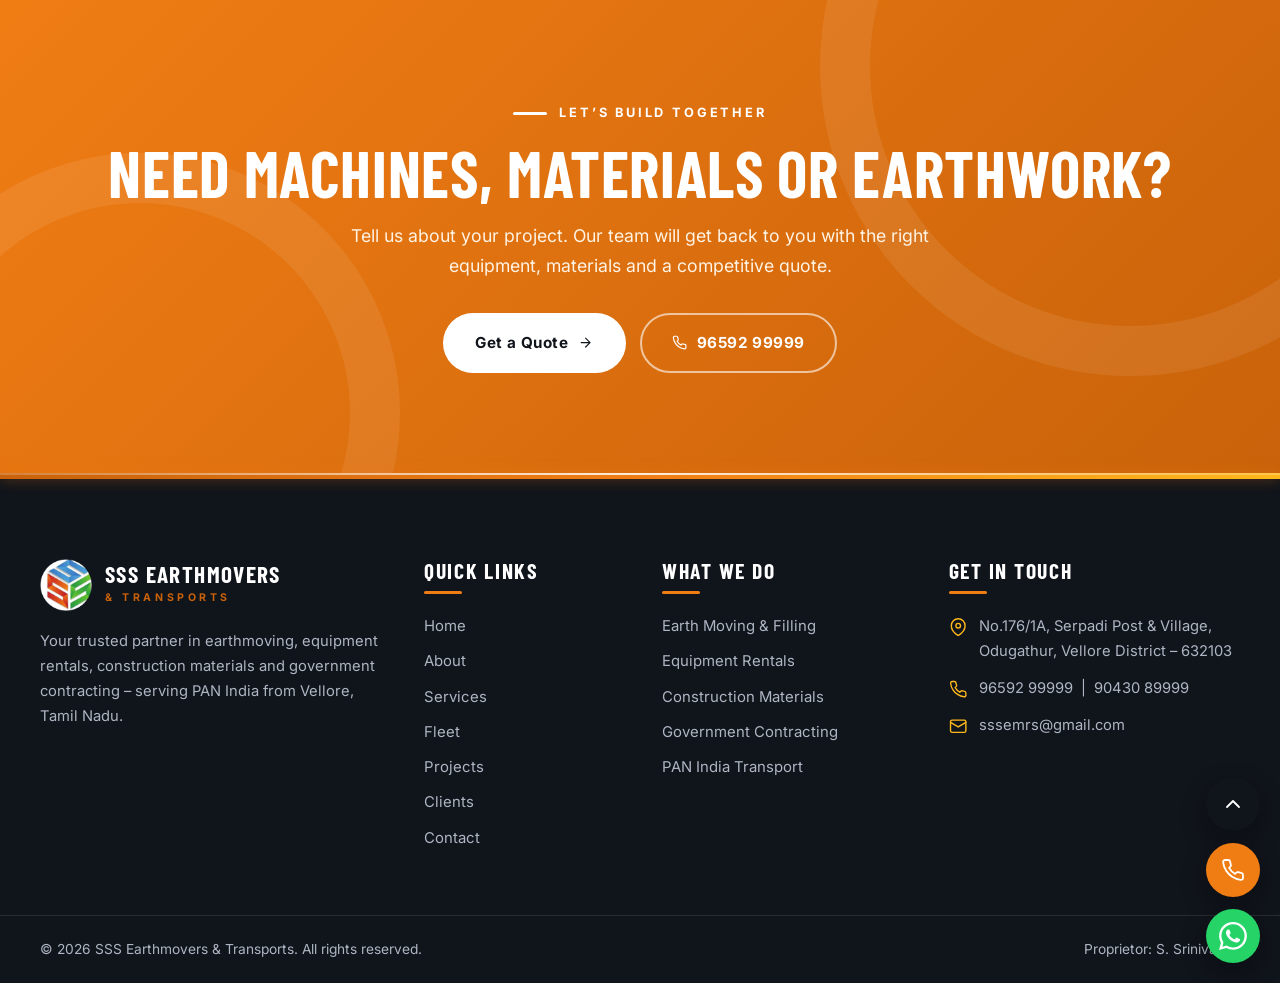
==== commit c3cb71bb: "Merge clients page into home page with smooth scroll and update all navigation links" ====
--- a/index.html
+++ b/index.html
@@ -21,7 +21,7 @@
 <header class="nav"><div class="container">
   <a class="brand" href="index.html"><img src="images/logo.png" alt="SSS logo"><span><b>SSS Earthmovers</b><small>&amp; TRANSPORTS</small></span></a>
   <input type="checkbox" id="nav-toggle" aria-label="Toggle menu"><label class="burger" for="nav-toggle"><span></span><span></span><span></span></label>
-  <nav class="menu"><a href="index.html" class=active>Home</a><a href="about.html">About</a><a href="services.html">Services</a><a href="fleet.html">Fleet</a><a href="projects.html">Projects</a><a href="clients.html">Clients</a><a href="contact.html" class="btn btn-primary">Contact Us</a></nav>
+  <nav class="menu"><a href="index.html" class=active>Home</a><a href="about.html">About</a><a href="services.html">Services</a><a href="fleet.html">Fleet</a><a href="projects.html">Projects</a><a href="#clients">Clients</a><a href="contact.html" class="btn btn-primary">Contact Us</a></nav>
 </div></header>
 
 <section class="hero">
@@ -111,11 +111,18 @@
   </div>
 </section>
 
-<section class="section soft">
+<section class="section soft" id="clients">
   <div class="container">
-    <div class="head center rv"><span class="eyebrow">High Profile Clients</span><h2 class="title">Trusted by the <em>industry’s best</em></h2><p class="lead">Our partnership with these leading companies underscores our commitment to excellence.</p></div>
+    <div class="head center rv"><span class="eyebrow">High Profile Clients</span><h2 class="title">Proud to <em>serve the best</em></h2><p class="lead">SSS Earthmovers and Transports is proud to provide services to some of the most respected names in the infrastructure industry.</p></div>
+    <div class="logo-grid stagger"><div class="logo-card rv"><img src="images/clients/lt.png" alt="L&amp;T Construction" loading="lazy"></div><div class="logo-card rv"><img src="images/clients/spcl.png" alt="Shapoorji Pallonji" loading="lazy"></div><div class="logo-card rv"><img src="images/clients/meil.png" alt="MEIL" loading="lazy"></div><div class="logo-card rv"><img src="images/clients/jsr.png" alt="JSR" loading="lazy"></div><div class="logo-card rv"><img src="images/clients/gvpr.png" alt="GVPR" loading="lazy"></div><div class="logo-card rv"><img src="images/clients/vit.png" alt="VIT" loading="lazy"></div><div class="logo-card rv"><img src="images/clients/dpjain.png" alt="DP Jain" loading="lazy"></div><div class="logo-card rv"><img src="images/clients/vse.png" alt="Vishwa Samudra Engineering" loading="lazy"></div><div class="logo-card rv"><img src="images/clients/shivalaya.png" alt="Shivalaya" loading="lazy"></div><div class="logo-card rv"><img src="images/clients/oriental.png" alt="Oriental" loading="lazy"></div><div class="logo-card rv"><img src="images/clients/tngov.png" alt="Government of Tamil Nadu" loading="lazy"></div><div class="logo-card rv"><img src="images/clients/drda.png" alt="District Rural Development Agency" loading="lazy"></div><div class="logo-card rv"><img src="images/clients/hrce.png" alt="HR &amp; CE Department" loading="lazy"></div></div>
+    <ul class="client-chips stagger"><li class="rv">L&amp;T Constructions</li><li class="rv">Shapoorji Pallonji</li><li class="rv">MEIL</li><li class="rv">JSR</li><li class="rv">GVPR</li><li class="rv">VIT</li><li class="rv">DP Jain</li><li class="rv">VSE</li><li class="rv">Shivalaya</li><li class="rv">NCC</li><li class="rv">JMC Projects</li><li class="rv">Prism Johnson</li><li class="rv">Casa Grande</li><li class="rv">and many more</li></ul>
+
+    <div style="margin-top:64px">
+      <div class="head center rv"><span class="eyebrow">Dealership</span><h2 class="title">Our <em>dealership</em> partners</h2></div>
+      <div class="logo-grid three stagger"><div class="logo-card rv"><img src="images/clients/zuari.png" alt="Zuari Cement" loading="lazy"></div><div class="logo-card rv"><img src="images/clients/jktyre.png" alt="JK Tyre" loading="lazy"></div><div class="logo-card rv"><b style="font-family:var(--f-head);font-size:2.4rem;color:#1d8a3b;letter-spacing:.04em">AMARON</b></div></div>
+    </div>
   </div>
-  <div class="logo-marquee"><div class="logo-track"><div class="logo-card"><img src="images/clients/lt.png" alt="L&amp;T Construction" loading="lazy"></div><div class="logo-card"><img src="images/clients/spcl.png" alt="Shapoorji Pallonji" loading="lazy"></div><div class="logo-card"><img src="images/clients/meil.png" alt="MEIL" loading="lazy"></div><div class="logo-card"><img src="images/clients/jsr.png" alt="JSR" loading="lazy"></div><div class="logo-card"><img src="images/clients/gvpr.png" alt="GVPR" loading="lazy"></div><div class="logo-card"><img src="images/clients/vit.png" alt="VIT" loading="lazy"></div><div class="logo-card"><img src="images/clients/dpjain.png" alt="DP Jain" loading="lazy"></div><div class="logo-card"><img src="images/clients/vse.png" alt="Vishwa Samudra Engineering" loading="lazy"></div><div class="logo-card"><img src="images/clients/shivalaya.png" alt="Shivalaya" loading="lazy"></div><div class="logo-card"><img src="images/clients/oriental.png" alt="Oriental" loading="lazy"></div><div class="logo-card"><img src="images/clients/tngov.png" alt="Government of Tamil Nadu" loading="lazy"></div><div class="logo-card"><img src="images/clients/drda.png" alt="District Rural Development Agency" loading="lazy"></div><div class="logo-card"><img src="images/clients/hrce.png" alt="HR &amp; CE Department" loading="lazy"></div><div class="logo-card"><img src="images/clients/zuari.png" alt="Zuari Cement" loading="lazy"></div><div class="logo-card"><img src="images/clients/jktyre.png" alt="JK Tyre" loading="lazy"></div><div class="logo-card"><img src="images/clients/lt.png" alt="L&amp;T Construction" loading="lazy"></div><div class="logo-card"><img src="images/clients/spcl.png" alt="Shapoorji Pallonji" loading="lazy"></div><div class="logo-card"><img src="images/clients/meil.png" alt="MEIL" loading="lazy"></div><div class="logo-card"><img src="images/clients/jsr.png" alt="JSR" loading="lazy"></div><div class="logo-card"><img src="images/clients/gvpr.png" alt="GVPR" loading="lazy"></div><div class="logo-card"><img src="images/clients/vit.png" alt="VIT" loading="lazy"></div><div class="logo-card"><img src="images/clients/dpjain.png" alt="DP Jain" loading="lazy"></div><div class="logo-card"><img src="images/clients/vse.png" alt="Vishwa Samudra Engineering" loading="lazy"></div><div class="logo-card"><img src="images/clients/shivalaya.png" alt="Shivalaya" loading="lazy"></div><div class="logo-card"><img src="images/clients/oriental.png" alt="Oriental" loading="lazy"></div><div class="logo-card"><img src="images/clients/tngov.png" alt="Government of Tamil Nadu" loading="lazy"></div><div class="logo-card"><img src="images/clients/drda.png" alt="District Rural Development Agency" loading="lazy"></div><div class="logo-card"><img src="images/clients/hrce.png" alt="HR &amp; CE Department" loading="lazy"></div><div class="logo-card"><img src="images/clients/zuari.png" alt="Zuari Cement" loading="lazy"></div><div class="logo-card"><img src="images/clients/jktyre.png" alt="JK Tyre" loading="lazy"></div></div></div>
+  <div style="margin-top:64px"><div class="logo-marquee"><div class="logo-track"><div class="logo-card"><img src="images/clients/lt.png" alt="L&amp;T Construction" loading="lazy"></div><div class="logo-card"><img src="images/clients/spcl.png" alt="Shapoorji Pallonji" loading="lazy"></div><div class="logo-card"><img src="images/clients/meil.png" alt="MEIL" loading="lazy"></div><div class="logo-card"><img src="images/clients/jsr.png" alt="JSR" loading="lazy"></div><div class="logo-card"><img src="images/clients/gvpr.png" alt="GVPR" loading="lazy"></div><div class="logo-card"><img src="images/clients/vit.png" alt="VIT" loading="lazy"></div><div class="logo-card"><img src="images/clients/dpjain.png" alt="DP Jain" loading="lazy"></div><div class="logo-card"><img src="images/clients/vse.png" alt="Vishwa Samudra Engineering" loading="lazy"></div><div class="logo-card"><img src="images/clients/shivalaya.png" alt="Shivalaya" loading="lazy"></div><div class="logo-card"><img src="images/clients/oriental.png" alt="Oriental" loading="lazy"></div><div class="logo-card"><img src="images/clients/tngov.png" alt="Government of Tamil Nadu" loading="lazy"></div><div class="logo-card"><img src="images/clients/drda.png" alt="District Rural Development Agency" loading="lazy"></div><div class="logo-card"><img src="images/clients/hrce.png" alt="HR &amp; CE Department" loading="lazy"></div><div class="logo-card"><img src="images/clients/zuari.png" alt="Zuari Cement" loading="lazy"></div><div class="logo-card"><img src="images/clients/jktyre.png" alt="JK Tyre" loading="lazy"></div><div class="logo-card"><img src="images/clients/lt.png" alt="L&amp;T Construction" loading="lazy"></div><div class="logo-card"><img src="images/clients/spcl.png" alt="Shapoorji Pallonji" loading="lazy"></div><div class="logo-card"><img src="images/clients/meil.png" alt="MEIL" loading="lazy"></div><div class="logo-card"><img src="images/clients/jsr.png" alt="JSR" loading="lazy"></div><div class="logo-card"><img src="images/clients/gvpr.png" alt="GVPR" loading="lazy"></div><div class="logo-card"><img src="images/clients/vit.png" alt="VIT" loading="lazy"></div><div class="logo-card"><img src="images/clients/dpjain.png" alt="DP Jain" loading="lazy"></div><div class="logo-card"><img src="images/clients/vse.png" alt="Vishwa Samudra Engineering" loading="lazy"></div><div class="logo-card"><img src="images/clients/shivalaya.png" alt="Shivalaya" loading="lazy"></div><div class="logo-card"><img src="images/clients/oriental.png" alt="Oriental" loading="lazy"></div><div class="logo-card"><img src="images/clients/tngov.png" alt="Government of Tamil Nadu" loading="lazy"></div><div class="logo-card"><img src="images/clients/drda.png" alt="District Rural Development Agency" loading="lazy"></div><div class="logo-card"><img src="images/clients/hrce.png" alt="HR &amp; CE Department" loading="lazy"></div><div class="logo-card"><img src="images/clients/zuari.png" alt="Zuari Cement" loading="lazy"></div><div class="logo-card"><img src="images/clients/jktyre.png" alt="JK Tyre" loading="lazy"></div></div></div></div>
 </section>
 
 <section class="section">
@@ -139,7 +146,7 @@
 <div class="container foot-grid">
   <div><a class="brand" href="index.html"><img src="images/logo.png" alt=""><span><b>SSS Earthmovers</b><small>&amp; TRANSPORTS</small></span></a>
   <p>Your trusted partner in earthmoving, equipment rentals, construction materials and government contracting – serving PAN India from Vellore, Tamil Nadu.</p></div>
-  <div><h4>Quick Links</h4><ul><li><a href="index.html">Home</a></li><li><a href="about.html">About</a></li><li><a href="services.html">Services</a></li><li><a href="fleet.html">Fleet</a></li><li><a href="projects.html">Projects</a></li><li><a href="clients.html">Clients</a></li><li><a href="contact.html">Contact</a></li></ul></div>
+  <div><h4>Quick Links</h4><ul><li><a href="index.html">Home</a></li><li><a href="about.html">About</a></li><li><a href="services.html">Services</a></li><li><a href="fleet.html">Fleet</a></li><li><a href="projects.html">Projects</a></li><li><a href="#clients">Clients</a></li><li><a href="contact.html">Contact</a></li></ul></div>
   <div><h4>What We Do</h4><ul><li><a href="services.html">Earth Moving &amp; Filling</a></li><li><a href="services.html">Equipment Rentals</a></li><li><a href="services.html">Construction Materials</a></li><li><a href="services.html">Government Contracting</a></li><li><a href="services.html">PAN India Transport</a></li></ul></div>
   <div><h4>Get In Touch</h4>
     <div class="ci"><svg class="ic" viewBox="0 0 24 24" fill="none" stroke="currentColor" stroke-width="1.8" stroke-linecap="round" stroke-linejoin="round" aria-hidden="true"><path d="M21 10c0 7-9 13-9 13S3 17 3 10a9 9 0 0 1 18 0z"/><circle cx="12" cy="10" r="3"/></svg><span>No.176/1A, Serpadi Post &amp; Village, Odugathur, Vellore District – 632103</span></div>
--- a/style.css
+++ b/style.css
@@ -564,3 +564,4 @@
 }
 
 @media (min-width:1061px){.hero h1 .line{white-space:nowrap}}
+#clients{scroll-margin-top:80px}
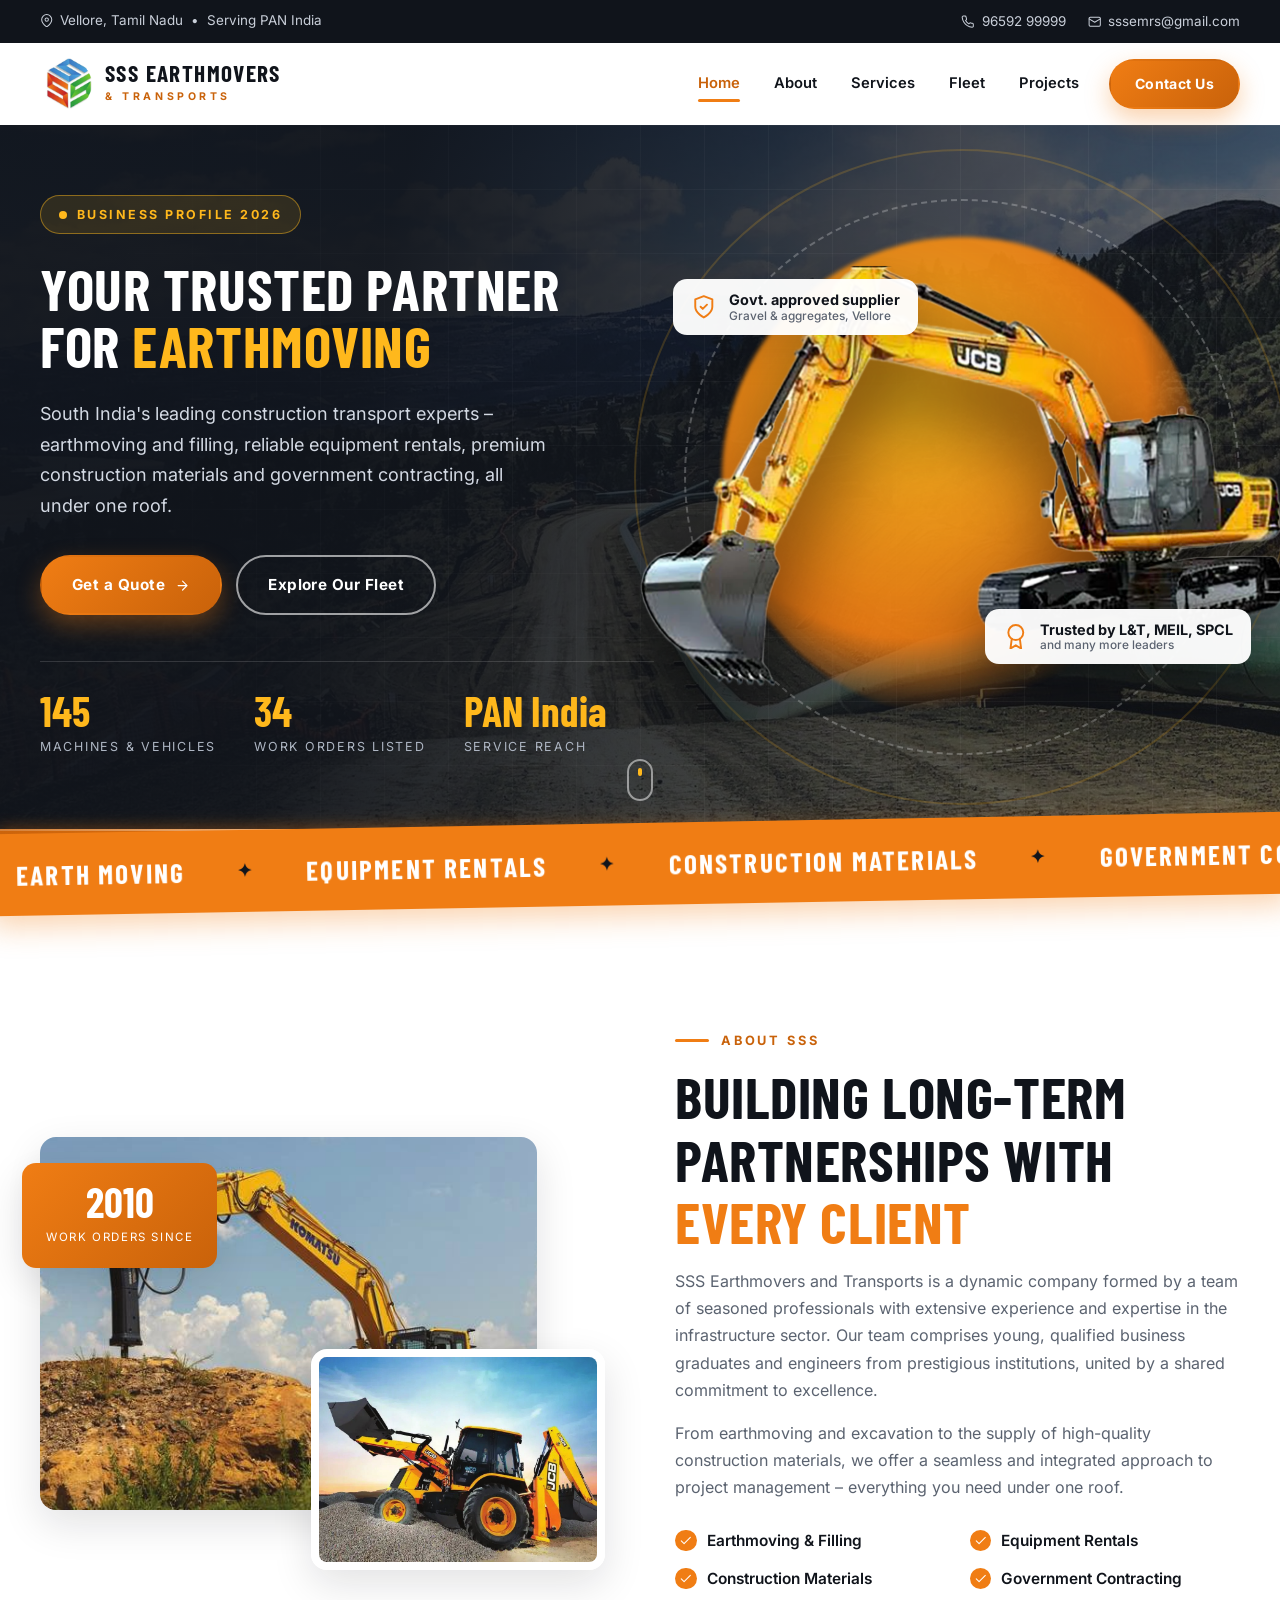
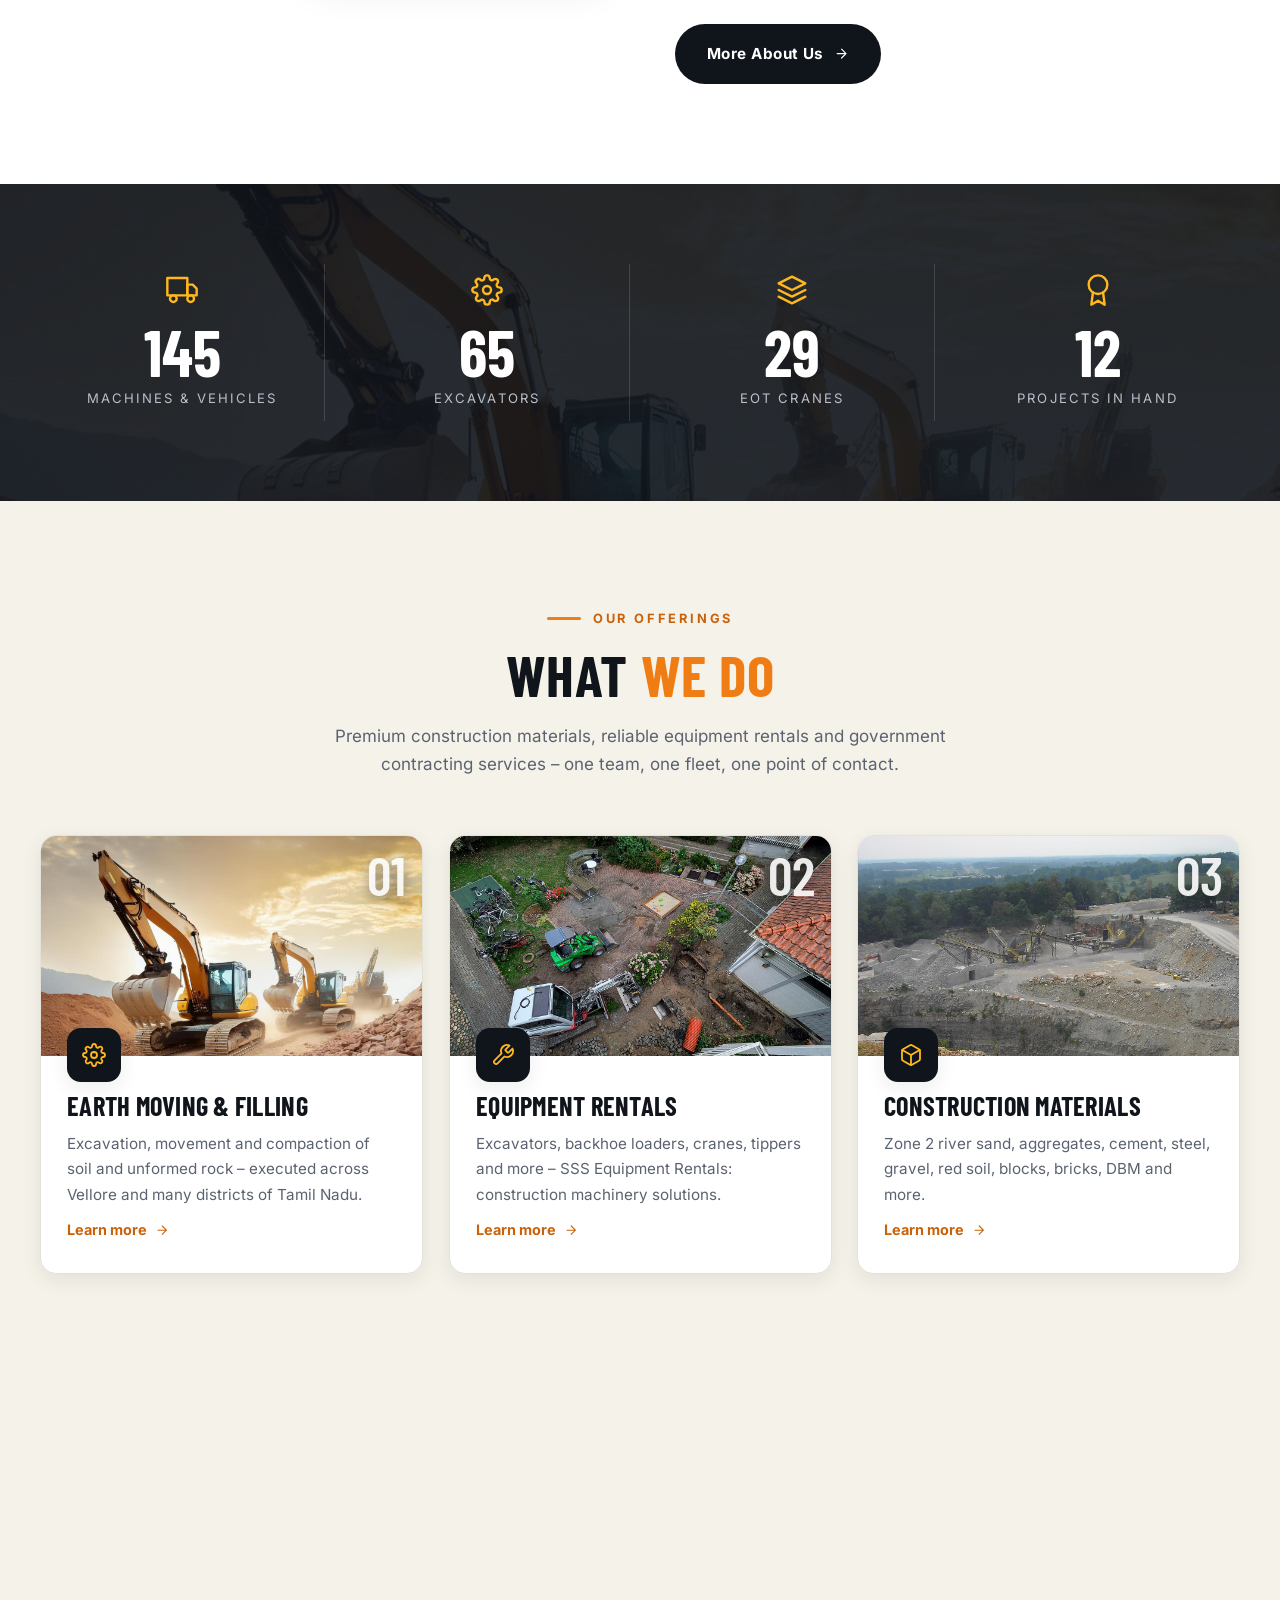
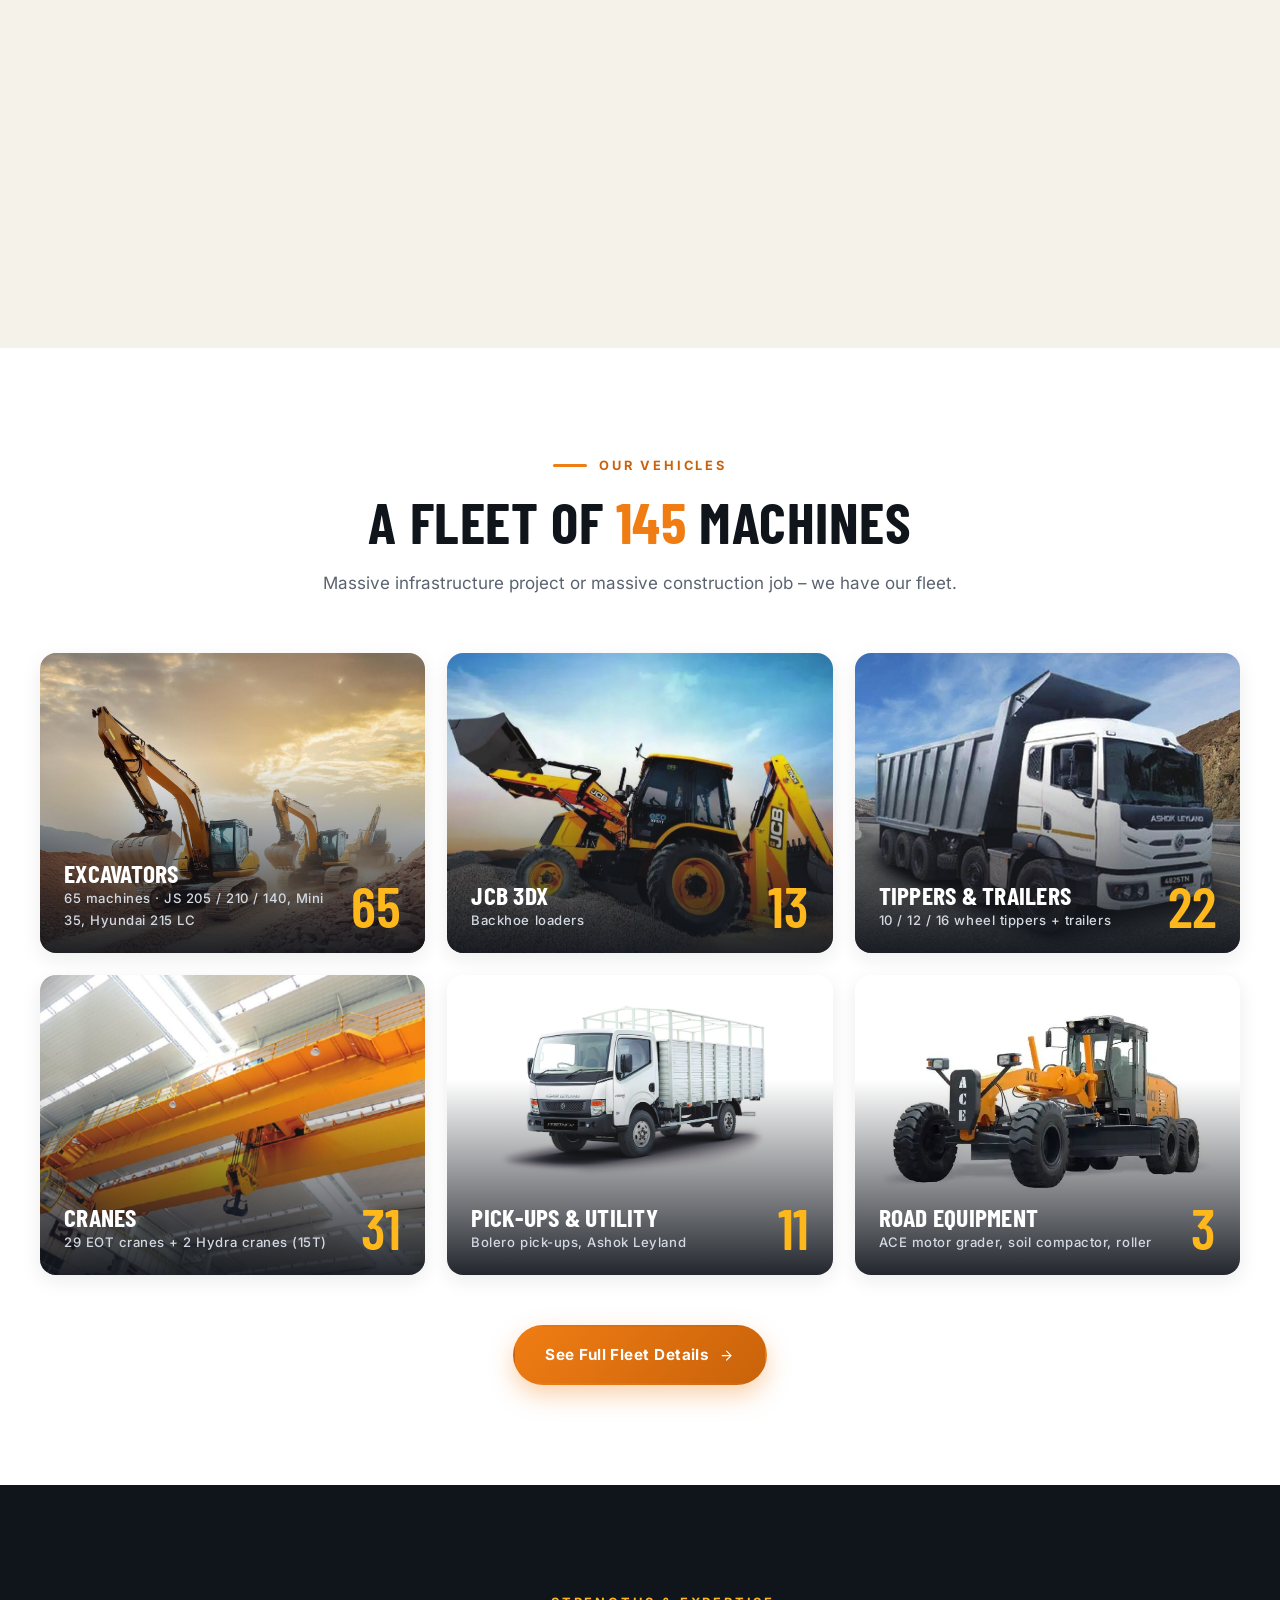
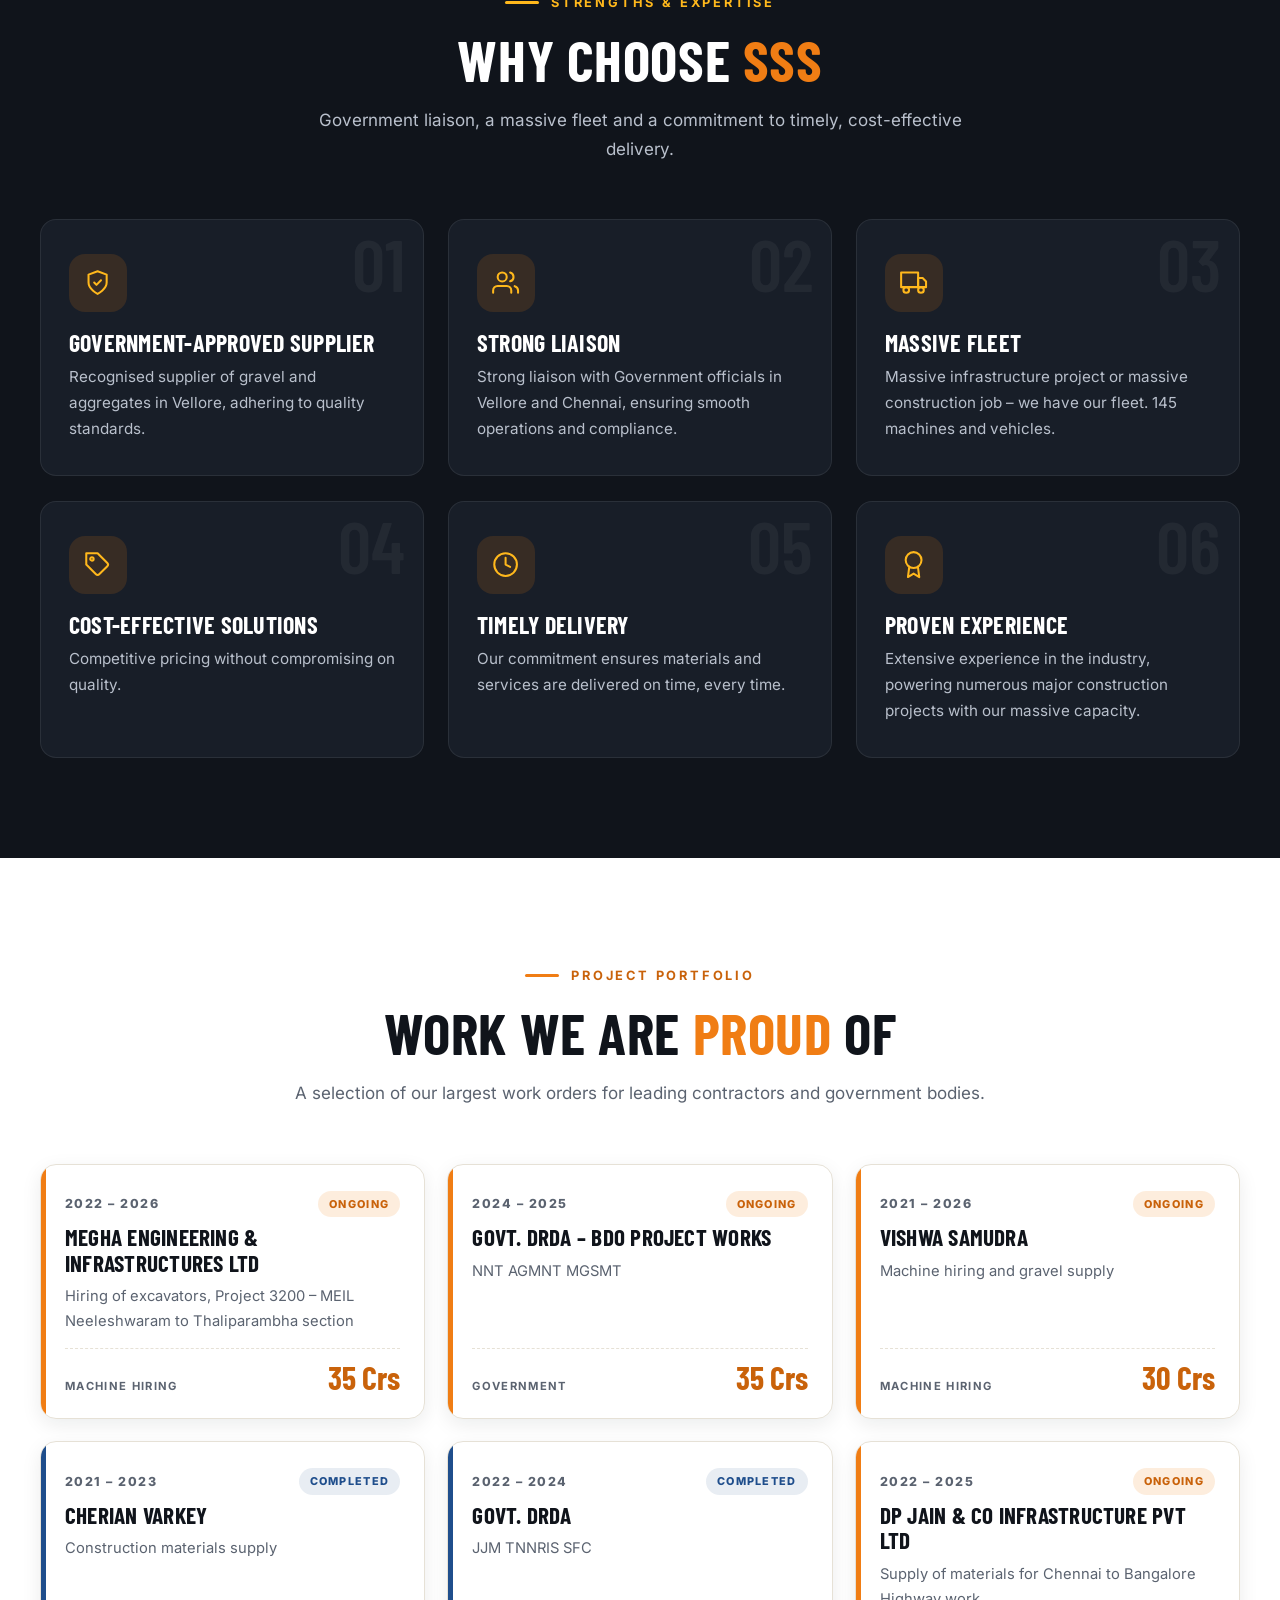
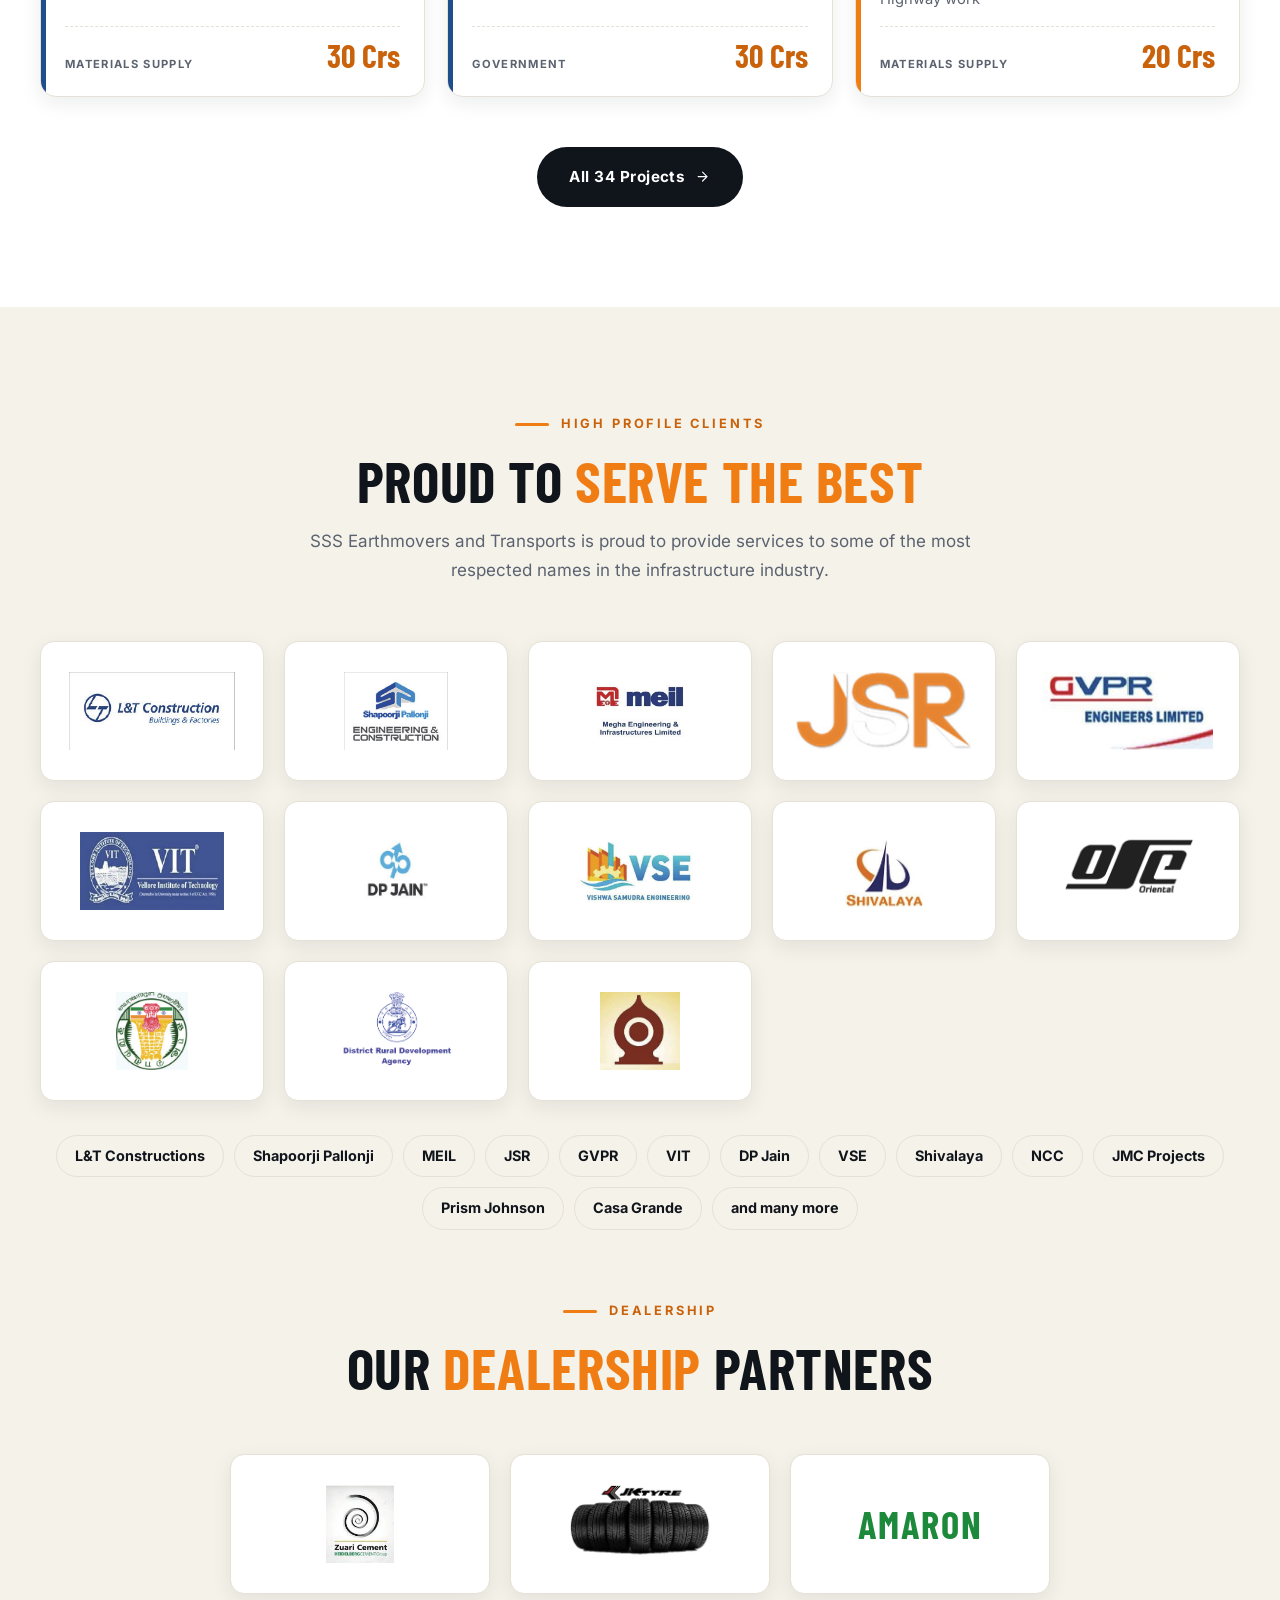
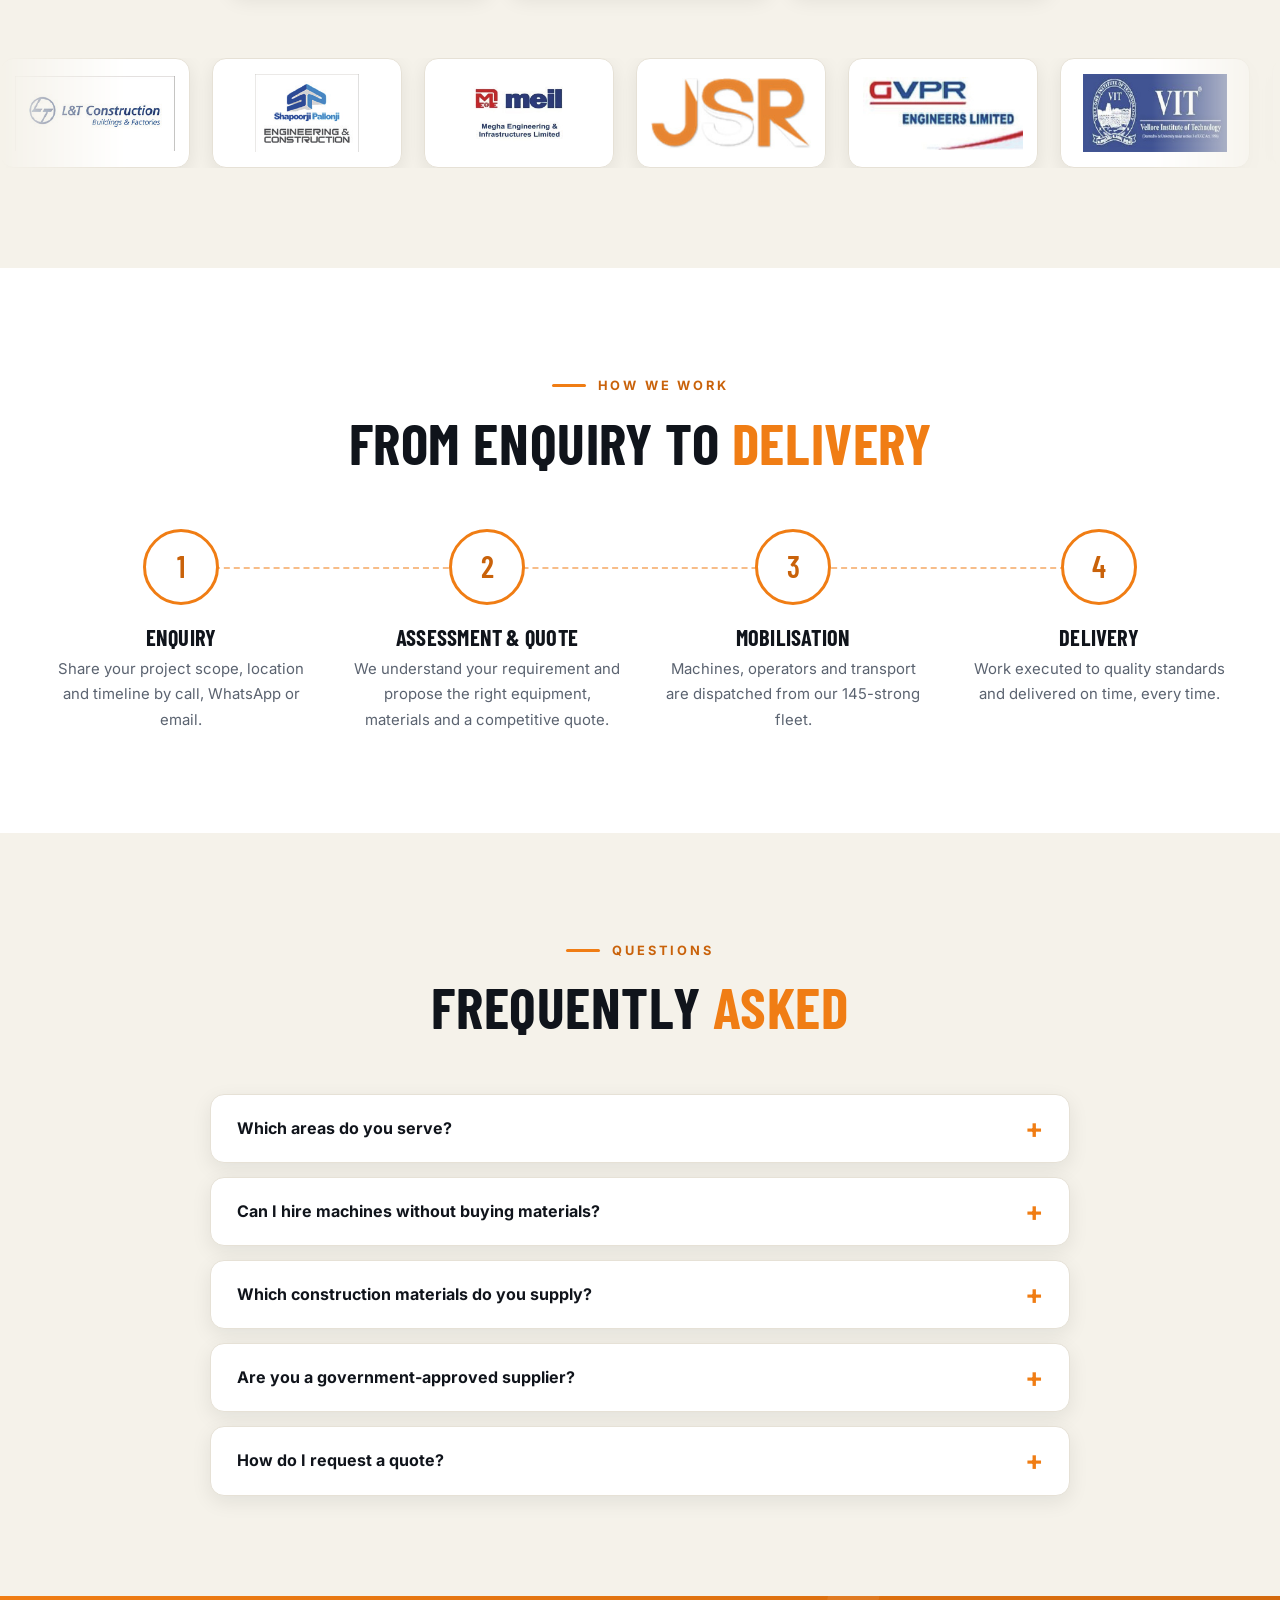
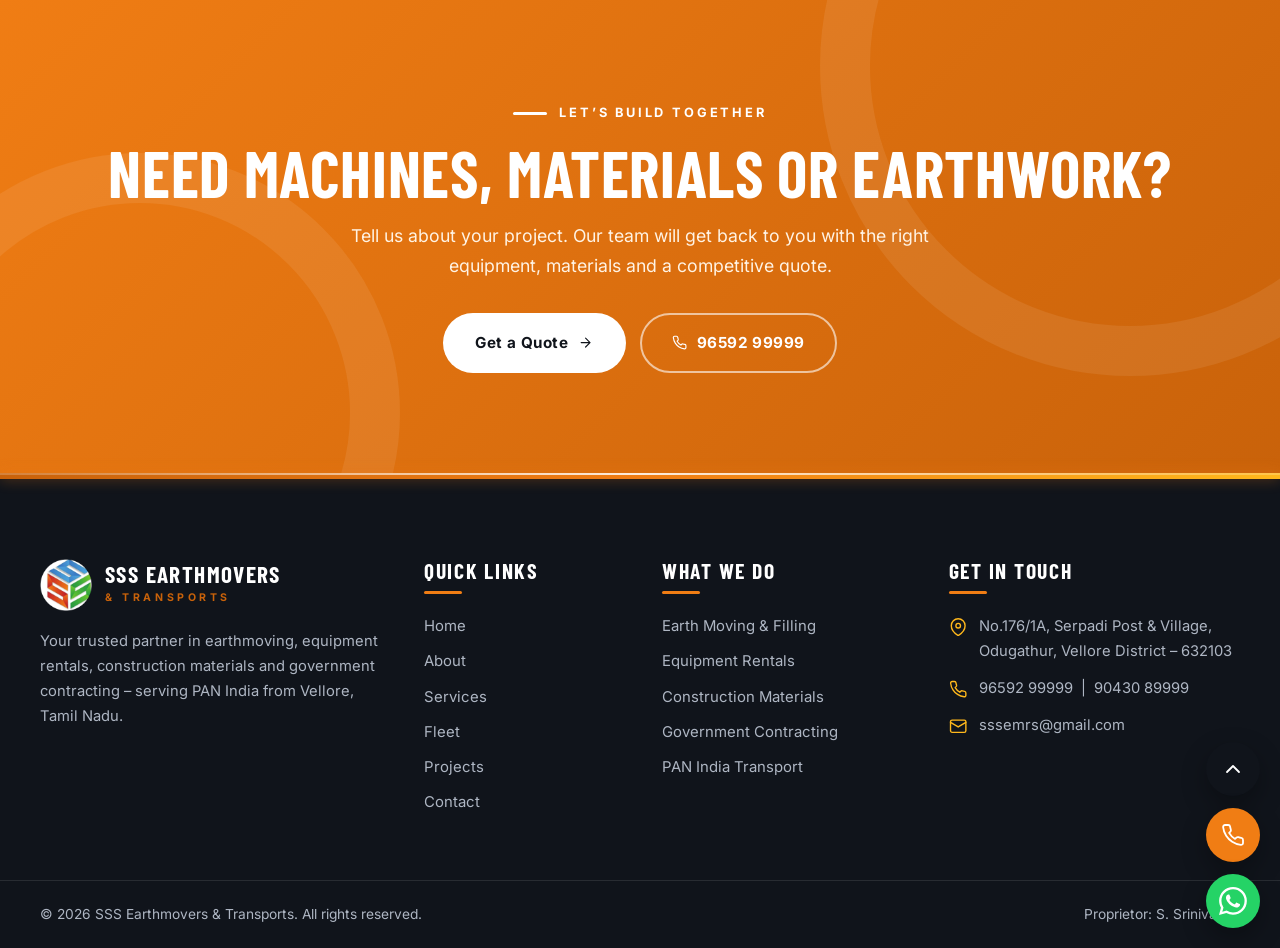
==== commit b4dd75df: "Remove client page and remove Clients from navbar and footers across all pages" ====
--- a/index.html
+++ b/index.html
@@ -21,7 +21,7 @@
 <header class="nav"><div class="container">
   <a class="brand" href="index.html"><img src="images/logo.png" alt="SSS logo"><span><b>SSS Earthmovers</b><small>&amp; TRANSPORTS</small></span></a>
   <input type="checkbox" id="nav-toggle" aria-label="Toggle menu"><label class="burger" for="nav-toggle"><span></span><span></span><span></span></label>
-  <nav class="menu"><a href="index.html" class=active>Home</a><a href="about.html">About</a><a href="services.html">Services</a><a href="fleet.html">Fleet</a><a href="projects.html">Projects</a><a href="#clients">Clients</a><a href="contact.html" class="btn btn-primary">Contact Us</a></nav>
+  <nav class="menu"><a href="index.html" class=active>Home</a><a href="about.html">About</a><a href="services.html">Services</a><a href="fleet.html">Fleet</a><a href="projects.html">Projects</a><a href="contact.html" class="btn btn-primary">Contact Us</a></nav>
 </div></header>
 
 <section class="hero">
@@ -146,7 +146,7 @@
 <div class="container foot-grid">
   <div><a class="brand" href="index.html"><img src="images/logo.png" alt=""><span><b>SSS Earthmovers</b><small>&amp; TRANSPORTS</small></span></a>
   <p>Your trusted partner in earthmoving, equipment rentals, construction materials and government contracting – serving PAN India from Vellore, Tamil Nadu.</p></div>
-  <div><h4>Quick Links</h4><ul><li><a href="index.html">Home</a></li><li><a href="about.html">About</a></li><li><a href="services.html">Services</a></li><li><a href="fleet.html">Fleet</a></li><li><a href="projects.html">Projects</a></li><li><a href="#clients">Clients</a></li><li><a href="contact.html">Contact</a></li></ul></div>
+  <div><h4>Quick Links</h4><ul><li><a href="index.html">Home</a></li><li><a href="about.html">About</a></li><li><a href="services.html">Services</a></li><li><a href="fleet.html">Fleet</a></li><li><a href="projects.html">Projects</a></li><li><a href="contact.html">Contact</a></li></ul></div>
   <div><h4>What We Do</h4><ul><li><a href="services.html">Earth Moving &amp; Filling</a></li><li><a href="services.html">Equipment Rentals</a></li><li><a href="services.html">Construction Materials</a></li><li><a href="services.html">Government Contracting</a></li><li><a href="services.html">PAN India Transport</a></li></ul></div>
   <div><h4>Get In Touch</h4>
     <div class="ci"><svg class="ic" viewBox="0 0 24 24" fill="none" stroke="currentColor" stroke-width="1.8" stroke-linecap="round" stroke-linejoin="round" aria-hidden="true"><path d="M21 10c0 7-9 13-9 13S3 17 3 10a9 9 0 0 1 18 0z"/><circle cx="12" cy="10" r="3"/></svg><span>No.176/1A, Serpadi Post &amp; Village, Odugathur, Vellore District – 632103</span></div>
